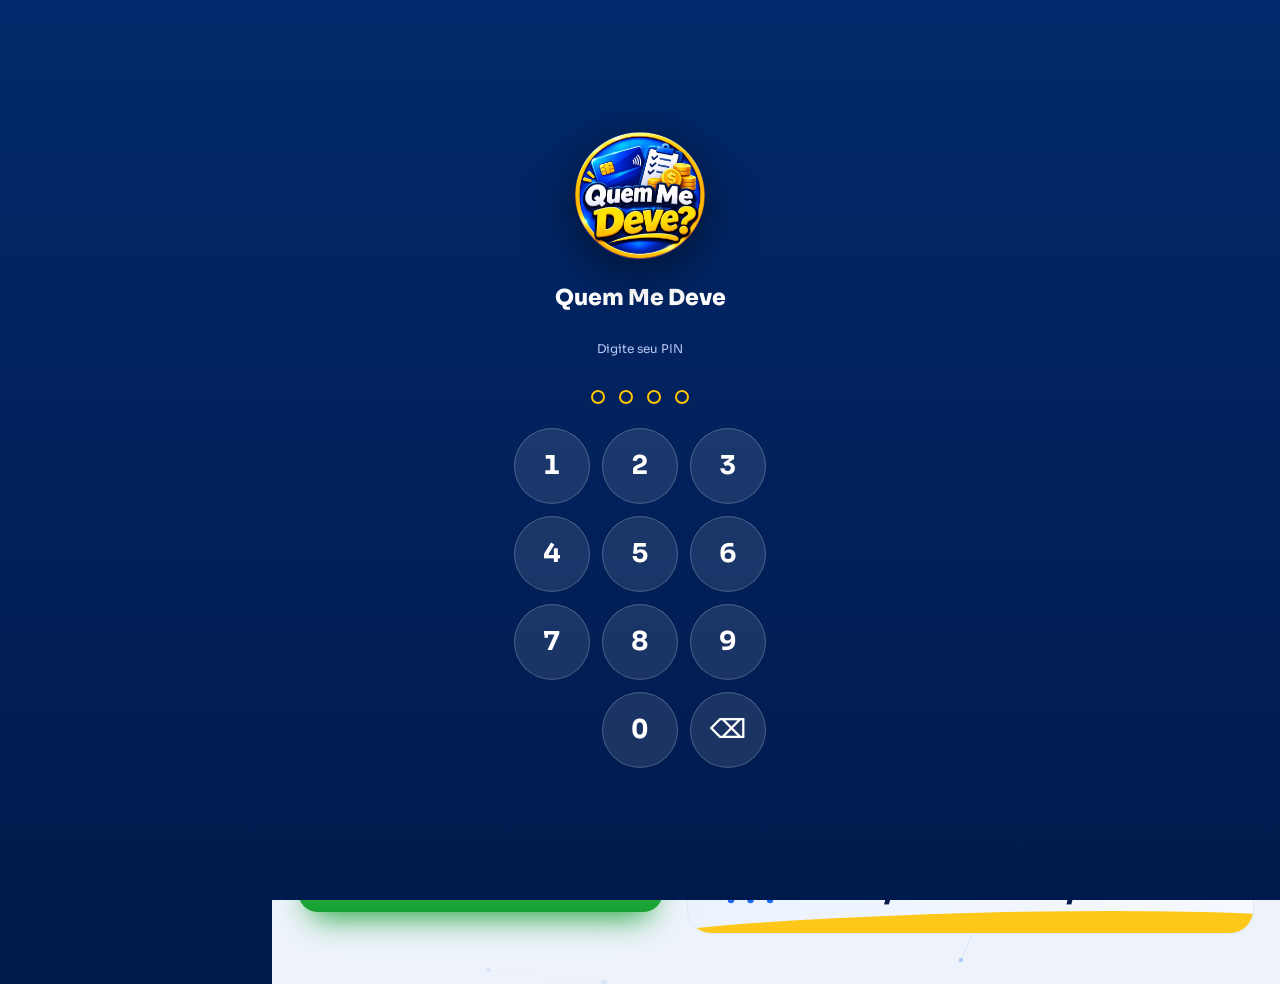
==== index.html @ 71e8ed75 "Add files via upload" ====
<!DOCTYPE html>
<html lang="pt-BR">
<head>
<meta charset="utf-8">
<meta name="viewport" content="width=device-width, initial-scale=1, viewport-fit=cover">
<title>Quem Me Deve</title>
<meta name="theme-color" content="#02296b">
<link rel="manifest" href="manifest.webmanifest">
<link rel="icon" type="image/png" href="logo.png">
<link rel="apple-touch-icon" href="apple-touch-icon.png">
<meta name="apple-mobile-web-app-title" content="Quem Me Deve">
<meta name="apple-mobile-web-app-capable" content="yes">
<meta name="mobile-web-app-capable" content="yes">
<link rel="preconnect" href="https://fonts.googleapis.com"><link rel="preconnect" href="https://fonts.gstatic.com" crossorigin>
<link href="https://fonts.googleapis.com/css2?family=Sora:wght@400;600;700;800&display=swap" rel="stylesheet">
<link rel="stylesheet" href="style.css?v=16">
</head>
<body>
<div class="app">
<aside class="side">
<canvas id="fx2" aria-hidden="true"></canvas>
<div class="sb-logo"><img src="logo.png" alt="Quem Me Deve"></div>
<nav class="nav" aria-label="Menu">
<button class="nv on" data-nv="home"><svg viewBox="0 0 24 24" fill="none" stroke="currentColor" stroke-width="2" stroke-linecap="round" stroke-linejoin="round" aria-hidden="true"><path d="M3 11l9-8 9 8v9a1 1 0 0 1-1 1h-5v-6H9v6H4a1 1 0 0 1-1-1z"/></svg><span>Início</span></button>
<button class="nv" data-nv="nova"><svg viewBox="0 0 24 24" fill="none" stroke="currentColor" stroke-width="2" stroke-linecap="round" stroke-linejoin="round" aria-hidden="true"><circle cx="12" cy="12" r="10"/><path d="M12 8v8M8 12h8"/></svg><span>Nova Dívida</span></button>
<button class="nv" data-nv="minhas"><svg viewBox="0 0 24 24" fill="none" stroke="currentColor" stroke-width="2" stroke-linecap="round" stroke-linejoin="round" aria-hidden="true"><path d="M8 6h13M8 12h13M8 18h13M3 6h.01M3 12h.01M3 18h.01"/></svg><span>Minhas Dívidas</span></button>
<button class="nv" data-nv="rel"><svg viewBox="0 0 24 24" fill="none" stroke="currentColor" stroke-width="2" stroke-linecap="round" stroke-linejoin="round" aria-hidden="true"><path d="M18 20V10M12 20V4M6 20v-6"/></svg><span>Relatórios</span></button>
<button class="nv" id="cfg"><svg viewBox="0 0 24 24" fill="none" stroke="currentColor" stroke-width="2" stroke-linecap="round" stroke-linejoin="round" aria-hidden="true"><circle cx="12" cy="12" r="3"/><path d="M19.4 15a1.7 1.7 0 0 0 .3 1.8l.1.1a2 2 0 1 1-2.8 2.8l-.1-.1a1.7 1.7 0 0 0-1.8-.3 1.7 1.7 0 0 0-1 1.5V21a2 2 0 1 1-4 0v-.1a1.7 1.7 0 0 0-1.1-1.5 1.7 1.7 0 0 0-1.8.3l-.1.1a2 2 0 1 1-2.8-2.8l.1-.1a1.7 1.7 0 0 0 .3-1.8 1.7 1.7 0 0 0-1.5-1H3a2 2 0 1 1 0-4h.1a1.7 1.7 0 0 0 1.5-1.1 1.7 1.7 0 0 0-.3-1.8l-.1-.1a2 2 0 1 1 2.8-2.8l.1.1a1.7 1.7 0 0 0 1.8.3H9a1.7 1.7 0 0 0 1-1.5V3a2 2 0 1 1 4 0v.1a1.7 1.7 0 0 0 1 1.5 1.7 1.7 0 0 0 1.8-.3l.1-.1a2 2 0 1 1 2.8 2.8l-.1.1a1.7 1.7 0 0 0-.3 1.8V9a1.7 1.7 0 0 0 1.5 1H21a2 2 0 1 1 0 4h-.1a1.7 1.7 0 0 0-1.5 1z"/></svg><span>Configurações</span></button>
<button class="nv" id="sair"><svg viewBox="0 0 24 24" fill="none" stroke="currentColor" stroke-width="2" stroke-linecap="round" stroke-linejoin="round" aria-hidden="true"><path d="M9 21H5a2 2 0 0 1-2-2V5a2 2 0 0 1 2-2h4M16 17l5-5-5-5M21 12H9"/></svg><span>Sair</span></button>
</nav>
<div class="sb-art" aria-hidden="true"></div>
</aside>

<div class="mainc">
<header class="topbar">
<span class="tdate"><svg viewBox="0 0 24 24" fill="none" stroke="currentColor" stroke-width="2" stroke-linecap="round" stroke-linejoin="round" aria-hidden="true"><rect x="3" y="5" width="18" height="16" rx="3"/><path d="M8 3v4M16 3v4M3 10h18M8 14h.01M12 14h.01M16 14h.01M8 18h.01M12 18h.01"/></svg><span id="hello"></span></span>
<div class="tact"><button class="tb-i" id="priv" title="Modo privacidade: esconder valores" aria-label="Modo privacidade"></button><button class="tb-i" id="rkb" title="Ranking de pagadores" aria-label="Ranking">🏆</button><button class="tb-i" id="tb" title="Lixeira" aria-label="Lixeira">🗑 <span class="bn" id="bn" hidden>0</span></button><span class="tsep"></span><button class="avatar" id="usr" title="Configurações" aria-label="Configurações"><svg viewBox="0 0 24 24" fill="none" stroke="currentColor" stroke-width="2" stroke-linecap="round" stroke-linejoin="round" aria-hidden="true"><circle cx="12" cy="8" r="4"/><path d="M4 21a8 8 0 0 1 16 0"/></svg></button></div>
</header>

<main class="page">
<canvas id="fx" aria-hidden="true"></canvas>
<section id="v_home">
<div class="banner rise"><img src="banner.webp" alt="Quem Me Deve? Controle suas dívidas de forma simples e eficiente!"></div>

<div class="kpis">
<div class="kpi k1 rise"><span class="ki"><svg viewBox="0 0 24 24" fill="none" stroke="currentColor" stroke-width="2" stroke-linecap="round" stroke-linejoin="round" aria-hidden="true"><path d="M3 7a2 2 0 0 1 2-2h13v4"/><path d="M3 7v11a2 2 0 0 0 2 2h14a1 1 0 0 0 1-1v-3"/><path d="M21 12v4h-5a2 2 0 0 1 0-4z"/></svg></span><div><small>Total Devido</small><b id="tt">R$ 0,00</b><em id="ktn"></em></div></div>
<div class="kpi k2 rise"><span class="ki"><svg viewBox="0 0 24 24" fill="none" stroke="currentColor" stroke-width="2" stroke-linecap="round" stroke-linejoin="round" aria-hidden="true"><path d="M5 12.5l4.5 4.5L19 7.5" stroke-width="3"/></svg></span><div><small>Já Pago</small><b id="tk">R$ 0,00</b><em id="kkn"></em></div></div>
<div class="kpi k3 rise"><span class="ki"><svg viewBox="0 0 24 24" fill="none" stroke="currentColor" stroke-width="2" stroke-linecap="round" stroke-linejoin="round" aria-hidden="true"><circle cx="12" cy="12" r="9"/><path d="M12 7v5l3 2"/></svg></span><div><small>Ainda Deve</small><b id="tp">R$ 0,00</b><em id="kpn"></em></div></div>
<div class="kpi k4 rise"><span class="ki"><svg viewBox="0 0 24 24" fill="none" stroke="currentColor" stroke-width="2" stroke-linecap="round" stroke-linejoin="round" aria-hidden="true"><rect x="3" y="5" width="18" height="16" rx="3"/><path d="M8 3v4M16 3v4M3 10h18M8 14h.01M12 14h.01M16 14h.01M8 18h.01M12 18h.01"/></svg></span><div><small>Parcelas Pendentes</small><b id="kpp">0</b><em>em aberto</em></div></div>
</div>

<section class="panel rise" id="minhas">
<div class="ph"><h2><svg viewBox="0 0 24 24" fill="none" stroke="currentColor" stroke-width="2" stroke-linecap="round" stroke-linejoin="round" aria-hidden="true"><path d="M8 6h13M8 12h13M8 18h13M3 6h.01M3 12h.01M3 18h.01"/></svg> Minhas Dívidas <span class="s" id="cnt"></span></h2>
<label class="search"><svg viewBox="0 0 24 24" fill="none" stroke="currentColor" stroke-width="2" stroke-linecap="round" stroke-linejoin="round" aria-hidden="true"><circle cx="11" cy="11" r="7"/><path d="M20 20l-3.5-3.5"/></svg><input id="q" type="search" placeholder="Buscar por nome..." aria-label="Buscar"></label></div>
<div class="pf"><select id="fm" aria-label="Mês"></select><select id="fp" aria-label="Pessoa"></select><select id="fs" aria-label="Situação"><option value="">Todas</option><option value="0">Pendentes</option><option value="1">Pagas</option></select>
<div class="pfb"><button class="sec" id="expb">⇣ Abrir tudo</button><button class="sec" id="vw">☰ Cards</button><button class="sec" id="selb">☑ Selecionar</button></div></div>
<div id="list"></div>
</section>

<div class="acts">
<button class="go" id="rg"><span class="gi">+</span> Adicionar Nova Dívida</button>
<div class="mot"><svg viewBox="0 0 24 24" fill="none" stroke="currentColor" stroke-width="2" stroke-linecap="round" stroke-linejoin="round" aria-hidden="true"><path d="M4 20V13M10 20V9M16 20V12"/><path d="M3 9l6-5 4 3 7-5M15 2h5v5" stroke-width="2.4"/></svg><p>Organização hoje,<br>tranquilidade sempre!</p></div>
</div>
</section>

<section id="v_rep" hidden>
<div class="rph"><h2>Relatórios</h2><button class="sec" id="rkb2">🏆 Ranking de pagadores</button></div>
<section class="dash rise">
<div class="dn e" id="dn"><i><span id="pct">0%</span></i></div>
<div class="panels">
<div class="bars"><h3>Pendente por pessoa</h3><div id="bp"></div></div>
<div class="bars"><h3>Pendente por origem</h3><div id="bo"></div></div>
<div class="bars"><h3>Por mês</h3><div id="bm"></div></div>
</div>
<div class="lg"><u style="background:var(--ok)"></u>pago <u style="background:var(--pe);margin-left:12px"></u>pendente · o círculo mostra a % paga</div>
</section>
<section class="rec rise">
<div class="sh"><h2>Recebimentos por mês</h2><span class="s" id="rtot"></span></div>
<div class="cols" id="rc"></div>
<p class="s" style="margin:12px 0 0">Conta o valor pelo mês em que a dívida foi marcada como paga. Segue o filtro de pessoa. Pagamentos parciais ainda não entram.</p>
</section>
</section>

<span hidden><b id="h_p"></b><b id="h_n"></b><b id="h_k"></b></span>
</main>
</div>
</div>


<dialog id="ed"><form class="fg" id="ef">
<h2 class="full">Editar dívida</h2>
<div class="full"><label for="e_desc">Descrição</label><input id="e_desc" required></div>
<div><label for="e_who">Nome</label><input id="e_who" list="ppl" required></div>
<div><label for="e_cat">Origem</label><input id="e_cat" list="cats"></div>
<div><label for="e_val">Valor total (R$)</label><input id="e_val" type="number" step="0.01" required></div>
<div><label for="e_got">Já pagou (R$)</label><input id="e_got" type="number" step="0.01" min="0"></div>
<div class="full"><label for="e_mon">Data da dívida</label><input id="e_mon" type="date" required></div>
<div class="full"><label for="e_note">Observação</label><input id="e_note"></div>
<label class="full ck" id="e_allw" hidden><input type="checkbox" id="e_all" checked> Aplicar nome, pessoa e origem às <b id="e_n"></b> parcelas</label>
<div class="full" id="e_h"></div>
<button class="sec" type="button" data-close="ed">Cancelar</button><button class="add" type="submit">Salvar</button>
</form></dialog>

<dialog id="pd"><form class="fg" id="pf">
<h2 class="full">⚙ Dados da pessoa</h2>
<div class="full psum" id="p_sum"></div>
<p class="s full" id="p_hint">Mudar o total ajusta o valor das dívidas pendentes, na mesma proporção. O que já foi pago não muda.</p>
<div class="full pr"><span id="p_av"></span><div><button class="sec" type="button" id="p_pick">Escolher foto</button> <button class="sec" type="button" id="p_rm">Remover</button></div><input id="p_file" type="file" accept="image/*" hidden></div>
<div class="full"><label for="p_name">Nome</label><input id="p_name" required></div>
<div class="full"><label for="p_phone">WhatsApp (com DDD)</label><input id="p_phone" type="tel" inputmode="tel" placeholder="Ex.: 85 99999-9999"></div>
<div class="full ktools"><button class="sec" type="button" id="p_n">＋ Nova dívida</button><button class="sec" type="button" id="p_w">💬 Cobrar</button><button class="sec" type="button" id="p_x">📄 Extrato</button><button class="sec" type="button" id="p_r">🧾 Recibo</button><button class="sec" type="button" id="p_q">✔ Quitar tudo</button></div>
<button class="sec" type="button" data-close="pd">Cancelar</button><button class="add" type="submit">Salvar</button>
</form></dialog>

<dialog id="kd"><form class="fg" id="kf">
<h2 class="full">Parcelas</h2>
<p class="s full" id="k_t"></p>
<div class="full" id="k_l"></div>
<div class="full ktools"><button class="sec" type="button" id="k_n">＋ Outra dívida</button><button class="sec" type="button" id="k_w">💬 Cobrar</button><button class="sec" type="button" id="k_x">📄 Extrato</button><button class="sec" type="button" id="k_rc">🧾 Recibo</button><button class="sec" type="button" id="k_g">⚙ Dívida</button><button class="sec" type="button" id="k_p">👤 Pessoa</button></div>
<button class="sec full" type="button" id="k_all">Marcar todas como pagas</button>
<button class="sec" type="button" data-close="kd">Cancelar</button><button class="add" type="submit">Salvar</button>
</form></dialog>

<dialog id="xd"><div id="x_b"></div>
<div class="fg" style="margin-top:12px">
<button class="add" id="x_w">Enviar no WhatsApp</button><button class="sec" id="x_i">Imagem</button>
<button class="sec" id="x_c">Copiar texto</button><button class="sec" data-close="xd">Fechar</button>
</div></dialog>

<dialog id="vd"><img id="v_img" alt="Comprovante" style="width:100%;border-radius:14px;max-height:65vh;object-fit:contain;background:var(--bg)">
<div class="fg" style="margin-top:12px"><button class="sec" id="v_dl">Baixar</button><button class="sec" id="v_re">Trocar foto</button><button class="sec" id="v_rm">Remover</button><button class="add" data-close="vd">Fechar</button></div></dialog>
<input id="pfile" type="file" accept="image/*" hidden>

<dialog id="td"><h2>🗑 Lixeira</h2><p class="s">Itens apagados ficam aqui por 30 dias e podem ser restaurados.</p>
<div id="t_l"></div>
<div class="fg" style="margin-top:12px"><button class="sec" id="t_e">Esvaziar lixeira</button><button class="add" data-close="td">Fechar</button></div></dialog>

<button class="fab" id="fab" aria-label="Nova dívida">+</button>

<dialog id="rd"><form id="f">
<h2 class="full">Registrar dívidas</h2>
<div class="full pr"><span id="r_av"></span><div><button class="sec" type="button" id="r_pick">Foto da pessoa</button></div><input id="r_file" type="file" accept="image/*" hidden></div>
<div><label for="who">Nome</label><input id="who" list="ppl" required placeholder="Ex.: Maria" autocomplete="off"><datalist id="ppl"></datalist></div>
<div><label for="r_phone">WhatsApp (com DDD)</label><input id="r_phone" type="tel" inputmode="tel" placeholder="Ex.: 85 99999-9999"></div>
<p class="s full" id="r_hint"></p>
<div><label for="r_day">Dia fixo de vencimento</label><input id="r_day" type="number" min="1" max="31" value="10"></div>
<p class="s" style="align-self:end;margin:0 0 12px">Todo mês nesse dia. Dá para mudar a data de cada dívida.</p>
<div class="full" id="r_debts"></div>
<button class="sec full" type="button" id="r_add">＋ Adicionar outra dívida</button>
<datalist id="cats"></datalist>
<button class="sec" type="button" data-close="rd">Cancelar</button><button class="add" type="submit" id="r_go">Registrar</button>
</form></dialog>

<dialog id="cd"><div class="cs">
<h2>⚙ Configurações</h2>
<div class="cg"><h3>Som e aparência</h3>
<div class="cr"><span>Sons do site</span><button class="sec" id="snd">Ligado</button></div>
<div class="cr"><span>Modo privacidade (esconder valores)</span><button class="sec" id="privb">Desativado</button></div>
<div class="cr"><span>Efeitos e partículas</span><button class="sec" id="fxb">Ligado</button></div>
<div class="cr"><span>Tema</span><select id="th"><option value="">Claro</option><option value="dark">Escuro</option></select></div></div>
<div class="cg"><h3>Dívidas</h3>
<div class="cr"><span>Dia padrão de vencimento</span><input id="cfg_day" type="number" min="1" max="31" style="width:90px;height:40px"></div>
<p class="s">As novas dívidas vencem nesse dia, todo mês. Você pode mudar a data de cada dívida ao registrar.</p></div>
<div class="cg"><h3>Segurança</h3>
<div class="cr"><span>Pedir PIN ao abrir</span><button class="sec" id="pin_t">Ativado</button></div>
<div class="cr"><span>Alterar PIN</span><button class="sec" id="pin_c">Alterar</button></div>
<div class="cr"><span>Bloquear agora</span><button class="sec" id="pin_l">Bloquear</button></div>
<p class="s">O PIN inicial é 1234. Ele protege a tela, mas não criptografa os dados guardados no aparelho.</p></div>
<div class="cg"><h3>Aplicativo no celular</h3>
<div class="cr"><span>Instalar na tela inicial</span><button class="add" id="inst">Instalar aplicativo</button></div>
<p class="s" id="i_hint"></p></div>
<div class="cg"><h3>Dados e backup</h3>
<div class="bk2"><button class="sec" id="bc">Copiar backup (.js)</button><button class="sec" id="bd">Baixar backup</button><button class="sec" id="br">Restaurar backup</button><button class="sec" id="cv">Exportar CSV (Excel)</button><button class="sec" id="imb">Importar planilha (CSV)</button><input id="bf" type="file" accept=".js,.txt,.json" hidden></div>
<p class="s" id="bs">O backup é um arquivo JavaScript com dívidas, telefones e fotos. Cole o texto copiado em um arquivo chamado dividas-backup.js (ou baixe o arquivo).</p>
<p class="s" id="mode"></p></div>
<button class="add" data-close="cd">Fechar</button>
</div></dialog>

<dialog id="rk"><h2>🏆 Ranking de pagadores</h2>
<p class="s">Tempo médio entre a data da dívida e o pagamento. Menos dias é melhor. Dívidas registradas já como pagas contam 0 dia.</p>
<div id="rk_l"></div>
<button class="add" style="margin-top:14px;width:100%" data-close="rk">Fechar</button></dialog>

<dialog id="im"><h2>Importar planilha</h2>
<p class="s">Cole as linhas ou escolha um arquivo CSV. Colunas: Descrição, Nome, Valor, Data, Origem, Situação, Observação. A primeira linha pode ser o cabeçalho.</p>
<textarea id="i_txt" rows="7" placeholder="Descrição;Nome;Valor;Data;Origem;Situação;Observação"></textarea>
<div id="i_pv" class="s" style="margin-bottom:12px"></div>
<div class="fg"><button class="sec" id="i_file">Escolher arquivo</button><button class="sec" id="i_tpl">Baixar modelo</button><button class="sec" data-close="im">Cancelar</button><button class="add" id="i_go">Importar</button></div>
<input id="i_f" type="file" accept=".csv,.txt" hidden></dialog>

<dialog id="sd"><form class="fg" id="sf"><h2 class="full">Mover data</h2><p class="s full" id="s_t"></p>
<div class="full"><label for="s_d">Nova data</label><input id="s_d" type="date" required></div>
<button class="sec" type="button" data-close="sd">Cancelar</button><button class="add" type="submit">Mover</button></form></dialog>

<div id="selbar" hidden><span id="sel_n">0 selecionadas</span><button class="sec" id="s_all">Todas</button><button class="add" id="s_pay">Pagar</button><button class="sec" id="s_date">Mover data</button><button class="sec" id="s_del">Apagar</button><button class="sec" id="s_x" aria-label="Sair">✕</button></div>

<div id="lock"><div class="lk"><div class="logo"><img src="logo.png" alt=""></div><h2>Quem Me Deve</h2><p class="s" id="lk_m">Digite seu PIN</p><div class="dots" id="lk_d"></div><div class="pad" id="lk_p"></div></div></div>

<dialog id="recd"><div id="rc_b"></div>
<div class="fg rc-act">
<button class="add" id="rc_w">Enviar no WhatsApp</button><button class="sec" id="rc_i">Imagem</button>
<button class="sec" id="rc_c">Copiar texto</button><button class="sec" id="rc_p">Imprimir / PDF</button>
<button class="sec full" data-close="recd">Fechar</button></div></dialog>

<dialog id="dg"><form class="fg" id="dgf"><h2 class="full">⚙ Editar dívida</h2><p class="s full" id="dg_t"></p>
<div class="full"><label for="dg_n">Nome da dívida</label><input id="dg_n" required placeholder="Ex.: Celular"></div>
<div><label for="dg_w">Nome da pessoa</label><input id="dg_w" list="ppl" required></div>
<div><label for="dg_c">Origem</label><input id="dg_c" list="cats" placeholder="Ex.: Nubank"></div>
<button class="sec full" type="button" id="dg_x">🗑 Apagar dívida inteira</button>
<button class="sec" type="button" data-close="dg">Cancelar</button><button class="add" type="submit">Salvar</button></form></dialog>

<div id="toast" role="status"><span id="tm"></span><button id="tu">Desfazer</button><button id="t2" hidden></button></div>
<canvas id="fxc" aria-hidden="true"></canvas>
<script src="script.js?v=16"></script>
<script src="efeitos.js?v=16"></script>
</body>
</html>
---- style.css ----
/* ==========================================================
   Quem Me Deve · painel azul e dourado
   01 Tokens · 02 Base · 03 Botões e campos · 04 Estrutura (menu e topo)
   05 Início (banner, resumo, ações) · 06 Minhas Dívidas (painel e tabela)
   07 Cards por pessoa · 08 Relatórios · 09 Janelas · 10 Avisos e PIN
   11 Efeitos · 12 Privacidade · 13 Responsivo e impressão
   ========================================================== */

/* 01 · Tokens */
@property --p{syntax:"<number>";inherits:false;initial-value:0}
:root{
  color-scheme:light;
  --font:"Sora","Plus Jakarta Sans","Segoe UI Variable Text","Segoe UI",system-ui,-apple-system,Roboto,sans-serif;
  --bg:#eef3fb;--card:#ffffff;--tx:#0c1c4a;--mu:#5f6f99;--bd:#dfe7f5;
  --pr:#1a6cf5;--pr2:#0ea5e9;--gold:#ffc400;--on:#fff;--navy:#0c1c4a;
  --ok:#15923c;--okb:#e2f6e8;--pe:#d92d2d;--peb:#fde4e4;--rd:#d92d2d;--wa:#15923c;
  --nav1:#02296b;--nav2:#011a4d;
  --shadow:0 10px 28px -16px rgba(8,40,120,.45);
  --r:22px;--ease:cubic-bezier(.2,.8,.2,1);
  box-sizing:border-box;padding-top:env(safe-area-inset-top,0px);padding-bottom:env(safe-area-inset-bottom,0px);
}
:root[data-theme="dark"]{
  color-scheme:dark;
  --bg:#07122f;--card:#0e1d4d;--tx:#eaf0ff;--mu:#8ea3d8;--bd:#1e3470;
  --pr:#4d90ff;--pr2:#38bdf8;--on:#fff;--navy:#eaf0ff;
  --ok:#4ade80;--okb:rgba(74,222,128,.14);--pe:#ff7b7b;--peb:rgba(255,123,123,.15);--rd:#ff8a80;--wa:#4ade80;
  --shadow:0 10px 28px -16px rgba(0,0,0,.8)}

/* 02 · Base */
*{box-sizing:border-box}
[hidden]{display:none!important}
html{scroll-padding-top:env(safe-area-inset-top,0px);-webkit-text-size-adjust:100%}
body{margin:0;background:var(--nav2);color:var(--tx);font-family:var(--font);line-height:1.45;font-variant-numeric:tabular-nums}
h1,h2,h3{margin:0}
::selection{background:color-mix(in srgb,var(--pr) 30%,transparent)}
::-webkit-scrollbar{width:10px;height:10px}::-webkit-scrollbar-thumb{background:var(--bd);border-radius:10px}
.s{font-size:12px;color:var(--mu)}
.full{grid-column:1/-1}
.rise{animation:rise .7s var(--ease) both}
@keyframes rise{from{opacity:0;transform:translateY(18px)}}
@keyframes grow{from{transform:scaleX(0)}}
@keyframes growy{from{transform:scaleY(0)}}
@keyframes pop{from{opacity:0;transform:translateY(14px) scale(.96)}}
@keyframes beat{50%{transform:scale(1.06)}}
@keyframes shake{25%{transform:translateX(-10px)}75%{transform:translateX(10px)}}
@keyframes sheet{from{transform:translateY(100%)}}

/* 03 · Botões e campos */
button{font:inherit;cursor:pointer;border:0;border-radius:12px;padding:10px 16px;color:inherit;transition:transform .18s var(--ease),background .2s,border-color .2s,filter .2s,box-shadow .2s}
button:active{transform:scale(.95)}
button:focus-visible,input:focus-visible,select:focus-visible,textarea:focus-visible{outline:0;box-shadow:0 0 0 3px color-mix(in srgb,var(--pr) 35%,transparent)}
label{display:block;font-size:11px;font-weight:700;letter-spacing:.05em;text-transform:uppercase;color:var(--mu);margin:0 0 5px 3px}
input,select,textarea{width:100%;height:46px;padding:0 14px;border:1.5px solid var(--bd);border-radius:12px;background:var(--bg);color:var(--tx);font:inherit;font-size:16px;transition:border-color .2s,background .2s}
textarea{height:auto;padding:12px;font-size:14px;resize:vertical;margin:10px 0}
input::placeholder{color:color-mix(in srgb,var(--mu) 70%,transparent)}
input:focus,select:focus,textarea:focus{border-color:var(--pr);background:var(--card)}
select option{background:var(--card);color:var(--tx)}
input[type=checkbox]{width:19px;height:19px;accent-color:var(--pr);flex:none}
.add{background:linear-gradient(180deg,#38cf55,#17a232);color:#fff;font-weight:800;box-shadow:0 10px 22px -12px #17a232}
.add:hover{filter:brightness(1.07);transform:translateY(-2px)}
.sec{background:var(--card);border:1.5px solid var(--bd);color:var(--tx);font-weight:600}
.sec:hover{border-color:var(--pr);color:var(--pr)}
.fg{display:grid;grid-template-columns:1fr 1fr;gap:14px}
.pv{align-self:end;font-size:14px;font-weight:700;color:var(--pr);padding-bottom:12px}
svg{width:1.2em;height:1.2em;flex:none}

/* 04 · Estrutura: menu lateral e topo */
.app{display:grid;grid-template-columns:272px 1fr;min-height:100vh}
.side{position:sticky;top:0;height:100vh;display:flex;flex-direction:column;padding:26px 18px 0;background:linear-gradient(180deg,var(--nav1),var(--nav2));overflow:hidden;color:#fff}
.sb-logo{display:grid;place-items:center;margin-bottom:26px}
.sb-logo img{width:150px;height:150px;filter:drop-shadow(0 10px 24px rgba(0,0,0,.45));animation:beat 5s ease-in-out infinite}
.nav{display:flex;flex-direction:column;gap:6px;position:relative;z-index:1}
.nv{display:flex;align-items:center;gap:16px;width:100%;padding:13px 18px;border-radius:14px;background:transparent;color:#e7eeff;font-size:16px;font-weight:600;text-align:left}
.nv svg{width:24px;height:24px}
.nv:hover{background:rgba(255,255,255,.1)}
.nv.on{background:linear-gradient(90deg,#1a6cf5,#2f8bff);color:#fff;box-shadow:0 10px 24px -12px #2f8bff}
.sb-art{position:absolute;left:0;right:0;bottom:0;height:230px;background:url(side-art.png) center bottom/cover no-repeat;-webkit-mask-image:linear-gradient(180deg,transparent,#000 38%);mask-image:linear-gradient(180deg,transparent,#000 38%);pointer-events:none}
.mainc{min-width:0;display:flex;flex-direction:column;background:var(--nav2)}
.topbar{display:flex;justify-content:space-between;align-items:center;gap:12px;padding:14px 30px;background:linear-gradient(90deg,var(--nav1),var(--nav2));color:#fff;position:sticky;top:0;z-index:20}
.tdate{display:flex;align-items:center;gap:12px;font-size:15px;font-weight:600;margin-left:auto}
.tdate svg{width:26px;height:26px}
.tact{display:flex;align-items:center;gap:10px}
.tb-i{background:rgba(255,255,255,.12);color:#fff;border-radius:50%;width:40px;height:40px;padding:0;font-size:16px;display:grid;place-items:center;position:relative}
.tb-i:hover{background:rgba(255,255,255,.22)}
.tsep{width:1.5px;height:34px;background:rgba(255,255,255,.35);margin:0 6px}
.avatar{width:46px;height:46px;padding:0;border-radius:50%;background:transparent;color:#fff;display:grid;place-items:center}
.avatar svg{width:36px;height:36px}
.bn{display:inline-block;background:#ef4444;color:#fff;border-radius:99px;font-size:10px;font-weight:800;padding:1px 6px;position:absolute;top:-4px;right:-6px}
.page{flex:1;background:var(--bg);border-top-left-radius:30px;padding:22px 26px 50px;min-width:0;transition:background .3s}

/* 05 · Início: banner, resumo e ações */
.banner img{display:block;width:100%;height:auto;border-radius:28px;box-shadow:var(--shadow)}
.kpis{display:grid;grid-template-columns:repeat(4,1fr);gap:16px;margin-top:18px}
.kpi{--kc:var(--pr);display:flex;align-items:center;gap:16px;padding:18px;border-radius:var(--r);border:1.5px solid color-mix(in srgb,var(--kc) 22%,transparent);background:linear-gradient(135deg,color-mix(in srgb,var(--kc) 10%,var(--card)),color-mix(in srgb,var(--kc) 4%,var(--card)));box-shadow:var(--shadow);transition:transform .3s var(--ease)}
.kpi:hover{transform:translateY(-4px)}
.ki{width:58px;height:58px;border-radius:50%;display:grid;place-items:center;flex:none;color:#fff;background:radial-gradient(circle at 30% 25%,color-mix(in srgb,var(--kc) 60%,#fff),var(--kc));box-shadow:0 10px 20px -8px var(--kc)}
.ki svg{width:28px;height:28px}
.kpi small{display:block;font-size:15px;font-weight:700;color:var(--kc)}
.kpi b{display:block;font-size:clamp(22px,2.6vw,31px);font-weight:800;letter-spacing:-.03em;line-height:1.1;color:var(--kc)}
.kpi em{display:block;font-style:normal;font-size:11px;color:var(--mu);margin-top:2px}
.k1{--kc:#1a5fe0}.k2{--kc:var(--ok)}.k3{--kc:var(--pe)}.k4{--kc:#6a3fd8}
.k1 small,.k1 b{color:var(--navy)}
.kpi:nth-child(2){animation-delay:.07s}.kpi:nth-child(3){animation-delay:.14s}.kpi:nth-child(4){animation-delay:.21s}
.acts{display:grid;grid-template-columns:auto 1fr;gap:24px;align-items:center;margin-top:22px}
.go{display:flex;align-items:center;gap:16px;padding:22px 40px 22px 26px;border-radius:20px;background:linear-gradient(180deg,#3bd35a,#16a032);color:#fff;font-size:22px;font-weight:800;box-shadow:0 18px 32px -14px #15a032;animation:rise .8s var(--ease) .3s both}
.go:hover{transform:translateY(-3px);filter:brightness(1.06)}
.gi{font-size:40px;line-height:.8;font-weight:500}
.mot{position:relative;display:flex;align-items:center;gap:22px;padding:20px 30px;border-radius:24px;background:linear-gradient(120deg,color-mix(in srgb,var(--pr) 9%,var(--card)),color-mix(in srgb,var(--pr) 4%,var(--card)));border:1.5px solid var(--bd);overflow:hidden}
.mot svg{width:78px;height:78px;color:var(--pr)}
.mot p{margin:0;font-size:clamp(18px,2.2vw,27px);font-weight:800;font-style:italic;color:var(--navy);line-height:1.2;letter-spacing:-.02em}
.mot::after{content:"";position:absolute;left:0;right:0;bottom:-26px;height:46px;border-radius:50%;background:var(--gold);opacity:.9;transform:scaleX(1.3) rotate(-2deg)}

/* 06 · Minhas Dívidas: painel, filtros e tabela */
.panel{margin-top:20px;border-radius:var(--r);background:var(--card);border:1.5px solid var(--bd);box-shadow:var(--shadow);overflow:hidden;animation-delay:.25s}
.ph{display:flex;justify-content:space-between;align-items:center;gap:16px;flex-wrap:wrap;padding:16px 20px;background:linear-gradient(90deg,#02205f,#033a96);color:#fff}
.ph h2{display:flex;align-items:center;gap:12px;font-size:25px;font-weight:800;letter-spacing:-.03em}
.ph h2 svg{width:28px;height:28px}
.ph .s{color:rgba(255,255,255,.7);font-weight:500;font-size:13px;letter-spacing:0}
.search{position:relative;display:block;margin:0;width:min(360px,100%);text-transform:none}
.search svg{position:absolute;left:14px;top:50%;transform:translateY(-50%);width:20px;height:20px;color:var(--pr)}
.search input{height:46px;padding-left:44px;border-radius:99px;border:0;background:#fff;color:#0c1c4a;font-size:15px}
.pf{display:flex;gap:10px;align-items:center;flex-wrap:wrap;padding:12px 20px;background:color-mix(in srgb,var(--pr) 7%,var(--card));border-bottom:1.5px solid var(--bd)}
.pf select{width:auto;min-width:130px;height:40px;font-size:14px}
.pfb{display:flex;gap:8px;flex-wrap:wrap;margin-left:auto}
.pfb button{padding:9px 14px;font-size:13px}
#list:has(.tw){padding:0}
#list:not(:has(.tw)){padding:18px;display:grid;grid-template-columns:1fr;gap:20px;align-items:start}
.tw{overflow-x:auto}
.tw table{width:100%;min-width:1040px;border-collapse:collapse;font-size:15px}
.tw th{background:color-mix(in srgb,var(--pr) 9%,var(--card));color:var(--navy);font-size:15px;font-weight:700;padding:15px 12px;text-align:center;white-space:nowrap}
.tw td{padding:14px 12px;text-align:center;border-bottom:1.5px solid var(--bd);vertical-align:middle}
.tw td.n,.tw th:first-child{text-align:left;padding-left:20px}
.tw td.n{font-weight:800;white-space:nowrap}
.tw td.v,.tw td.r{font-weight:700;white-space:nowrap}
.tw td.r{color:var(--pe)}.tw td.r.z{color:var(--ok)}
.tw td.num{white-space:nowrap}
.tw td small{display:block;font-size:11px;font-weight:500;color:var(--mu)}
.tw tr.gr{cursor:pointer;animation:rise .5s var(--ease) both}
.tw tr.gr:hover td{background:color-mix(in srgb,var(--pr) 6%,transparent)}
.tw tfoot td{font-weight:800;border-bottom:0;background:color-mix(in srgb,var(--pr) 7%,var(--card))}
.st{display:inline-block;padding:5px 16px;border-radius:99px;font-size:13px;font-weight:800}
.st-pe{background:var(--peb);color:var(--pe)}
.st-ok{background:var(--okb);color:var(--ok)}
.st-late{background:var(--pe);color:#fff}
.q{display:inline-block;background:var(--okb);color:var(--ok);border-radius:99px;padding:3px 11px;font-size:12px;font-weight:800}
.ac{white-space:nowrap}
.ab{width:38px;height:36px;padding:0;border-radius:9px;color:#fff;display:inline-grid;place-items:center;margin:0 3px}
.ab svg{width:18px;height:18px}
.ab-e{background:linear-gradient(180deg,#2f8bff,#1a63e6)}
.ab-d{background:linear-gradient(180deg,#f25555,#d92d2d)}
.ab-g{background:linear-gradient(180deg,#5f78b8,#3f5594)}
.ab-w{background:linear-gradient(180deg,#34c759,#16a34a)}
.tw td.n .av{width:30px;height:30px;font-size:12px;display:inline-grid;vertical-align:middle;margin-right:10px}
.ab:hover{filter:brightness(1.1);transform:translateY(-2px)}
.empty{grid-column:1/-1;text-align:center;color:var(--mu);padding:48px 16px}
.empty::before{content:"🧾";display:block;font-size:44px;margin-bottom:8px}

/* 07 · Cards por pessoa (visão em cards) */
.group{background:var(--card);border:1.5px solid var(--bd);border-radius:var(--r);padding:18px;box-shadow:var(--shadow)}
.gh{display:flex;align-items:center;gap:12px;flex-wrap:wrap}
.av{width:48px;height:48px;border-radius:50%;object-fit:cover;flex:none;display:grid;place-items:center;font-weight:800;font-size:19px;color:#fff;background:linear-gradient(135deg,hsl(var(--h,220) 70% 52%),hsl(calc(var(--h,220) + 40) 70% 42%))}
.gn{background:none;padding:0;font-size:19px;font-weight:800;letter-spacing:-.02em;color:var(--tx);text-align:left;border-radius:8px}
.gn:hover{color:var(--pr)}
.gp{margin-left:auto;background:var(--peb);color:var(--pe);border-radius:99px;padding:5px 13px;font-size:12px;font-weight:800}
.gear{width:36px;height:36px;padding:0;border-radius:50%;background:var(--card);border:1.5px solid var(--bd);color:var(--mu);font-size:17px;display:grid;place-items:center;flex:none}
.gear:hover{color:var(--pr);border-color:var(--pr);transform:rotate(80deg)}
.ga{display:flex;flex-wrap:wrap;gap:7px;flex-basis:100%}
.ga button{padding:7px 14px;font-size:13px;font-weight:600;background:var(--card);border:1.5px solid var(--bd)}
.ga button:hover{border-color:var(--pr);color:var(--pr)}
.ga .wa{background:var(--okb);border-color:transparent;color:var(--wa)}
.pb{height:6px;border-radius:6px;background:var(--bd);overflow:hidden}
.pb i{display:block;height:100%;background:linear-gradient(90deg,var(--ok),#4ade80);border-radius:6px;transform-origin:left;animation:grow 1s var(--ease) both}
.gpb{margin:16px 0 6px}
.tgl{background:none;border:0;padding:0;color:inherit;border-radius:12px}
.chev{display:inline-block;font-size:14px;color:var(--mu);transition:transform .25s var(--ease)}
.pt{width:34px;height:34px;border-radius:50%;border:1.5px solid var(--bd);display:grid;place-items:center;flex:none}
.debt{margin-top:14px;border:1.5px solid var(--bd);border-radius:18px;padding:6px 8px 10px;background:color-mix(in srgb,var(--pr) 3%,var(--card))}
.debt.one{padding-top:2px;padding-bottom:6px}
.dh{display:flex;align-items:center;justify-content:space-between;gap:10px;flex-wrap:wrap;padding:12px 10px 2px}
.dt.tgl{display:flex;align-items:center;gap:10px;flex:1;min-width:0;text-align:left}
.dt b{display:block;font-size:17px;font-weight:800;letter-spacing:-.02em}
.dt .s{display:block;margin-top:1px}
.dt.tgl:hover b{color:var(--pr)}
.dbtn{display:flex;gap:6px;flex-wrap:wrap;align-items:center}
.dh .gear{width:34px;height:34px;font-size:16px}
.debt>.pb{margin:10px 10px 8px;height:5px}
.debt:not(.open) .dt .chev,.group.shut .pt .chev{transform:rotate(-90deg)}
.debt:not(.one):not(.open) .it{display:none}
.group.shut .debt,.group.shut .gpb{display:none}
.debt.open .it{animation:rise .35s var(--ease) both}
.it{position:relative;display:flex;flex-wrap:wrap;align-items:center;gap:8px;margin-top:6px;padding:12px 10px 12px 26px;border:1.5px solid transparent;border-radius:14px;background:var(--card);transition:transform .25s var(--ease),border-color .25s,opacity .3s}
.it::before{content:"";position:absolute;left:11px;top:50%;width:8px;height:8px;margin-top:-4px;border-radius:50%;background:var(--pe)}
.it.paid::before{background:var(--ok)}
.it:hover{transform:translateX(4px);border-color:var(--bd)}
.it.in{animation:rise .6s var(--ease) both}
.it.paid .d,.it.paid .v{opacity:.55}
.it.sel{border-color:var(--pr);background:color-mix(in srgb,var(--pr) 9%,var(--card))}
.it .m{flex:1;min-width:150px}
.it .d{font-weight:700;overflow-wrap:anywhere}
.it .m .pb{margin-top:8px;height:4px}
.it .v{font-weight:800;white-space:nowrap;text-align:right;min-width:104px}
.it .v small{display:block;font-size:11px;font-weight:600;color:var(--pe)}
.sk{width:20px;height:20px;margin:0 2px 0 -8px;cursor:pointer}
.c{display:inline-block;border:1.5px solid var(--bd);border-radius:99px;padding:0 9px;font-size:10px;font-weight:800;letter-spacing:.04em;margin-right:6px;color:var(--pr)}
.tg{padding:6px 14px;font-size:11px;font-weight:800;letter-spacing:.04em;text-transform:uppercase;border-radius:99px}
.tg.p{background:var(--peb);color:var(--pe)}
.tg.o{background:var(--okb);color:var(--ok)}
.pcs{padding:5px 12px;font-size:11px;font-weight:700;background:var(--card);border:1.5px solid var(--bd);color:var(--pr);border-radius:99px}
.pcs:hover{border-color:var(--pr)}
.x{background:none;color:var(--mu);padding:6px 9px;font-size:16px;border-radius:10px}
.x:hover{background:var(--bg);color:var(--pr)}

/* 08 · Relatórios */
.rph,.sh{display:flex;justify-content:space-between;align-items:center;gap:12px;margin:0 0 16px;flex-wrap:wrap}
.rph h2,.sh h2{font-size:26px;font-weight:800;letter-spacing:-.03em}
.dash,.rec{background:var(--card);border:1.5px solid var(--bd);border-radius:var(--r);box-shadow:var(--shadow);padding:24px;margin-bottom:18px}
.dash{display:grid;grid-template-columns:170px 1fr;gap:30px;align-items:center}
.dn{--p:0;width:160px;height:160px;border-radius:50%;display:grid;place-items:center;background:conic-gradient(var(--ok) calc(var(--p)*1%),var(--pe) 0);transition:--p 1.1s var(--ease)}
.dn.e{background:var(--bd)}
.dn i{width:120px;height:120px;border-radius:50%;background:var(--card);display:grid;place-items:center;font-style:normal;font-weight:800;font-size:30px;letter-spacing:-.04em}
.dn small{display:block;font-size:10px;font-weight:700;letter-spacing:.1em;text-transform:uppercase;color:var(--mu);text-align:center}
.panels{display:grid;grid-template-columns:repeat(auto-fit,minmax(210px,1fr));gap:26px}
.bars h3{font-size:11px;font-weight:800;letter-spacing:.12em;text-transform:uppercase;color:var(--mu);margin-bottom:14px}
.br{display:grid;grid-template-columns:64px 1fr 78px;gap:10px;align-items:center;font-size:12px;margin-bottom:10px}
.br .t{height:10px;background:var(--bd);border-radius:10px;overflow:hidden;display:flex}
.br .t b{display:block;height:100%;transform-origin:left;animation:grow 1s var(--ease) both}
.br .a{background:linear-gradient(90deg,var(--ok),#4ade80)}
.br .b{background:linear-gradient(90deg,var(--pe),#ff9a7a)}
.br span:last-child{text-align:right;font-weight:700}
.br span:first-child{overflow:hidden;text-overflow:ellipsis;white-space:nowrap;color:var(--mu)}
.lg{grid-column:1/-1;font-size:12px;color:var(--mu);border-top:1.5px dashed var(--bd);padding-top:14px}
.lg u{text-decoration:none;display:inline-block;width:9px;height:9px;border-radius:50%;margin-right:5px}
.rec .sh{margin-bottom:14px}.rec .sh h2{font-size:18px}
.cols{display:flex;gap:9px;height:210px;overflow-x:auto}
.col{flex:1;min-width:46px;display:grid;grid-template-rows:auto 1fr auto;gap:8px;text-align:center}
.cv{font-size:10px;font-weight:800;color:var(--mu);min-height:15px;white-space:nowrap}
.cb{display:flex;align-items:flex-end;background:var(--bd);border-radius:12px;overflow:hidden}
.cb i{display:block;width:100%;border-radius:12px;background:linear-gradient(180deg,#ffd21f,#f59e0b);transform-origin:bottom;animation:growy 1s var(--ease) both}
.cm{font-size:10px;font-weight:700;color:var(--mu)}
.col.now .cm{color:var(--pr)}.col.now .cv{color:var(--tx)}
.rk-row{display:flex;align-items:center;gap:12px;padding:12px 0;border-bottom:1.5px dashed var(--bd)}
.rk-pos{width:30px;text-align:center;font-size:20px;font-weight:800;flex:none}
.rk-row .av{width:42px;height:42px;font-size:16px}
.rk-row .mm{flex:1;min-width:0}.rk-row .mm b{display:block}
.rk-b{font-size:11px;font-weight:800;padding:4px 10px;border-radius:99px;white-space:nowrap}
.rk-b.g{background:var(--okb);color:var(--ok)}.rk-b.m{background:#fff3d6;color:#a86400}.rk-b.r{background:var(--peb);color:var(--pe)}.rk-b.n{background:var(--bd);color:var(--mu)}

/* 09 · Janelas */
dialog{border:0;border-radius:26px;padding:24px;width:min(500px,94vw);max-height:92vh;overflow:auto;background:var(--card);color:var(--tx);box-shadow:0 40px 90px -20px rgba(0,10,50,.6)}
dialog[open]{animation:pop .32s var(--ease)}
dialog::backdrop{background:rgba(2,16,60,.6);backdrop-filter:blur(5px)}
dialog h2{font-size:22px;font-weight:800;letter-spacing:-.03em}
dialog #f{display:grid;grid-template-columns:1fr 1fr;gap:14px}
.pr{display:flex;align-items:center;gap:14px}
.pr .av{width:70px;height:70px;font-size:26px}
.psum{display:grid;grid-template-columns:1fr 1fr;gap:10px}
.psum div{background:var(--bg);border:1.5px solid var(--bd);border-radius:18px;padding:12px 14px}
.psum small{display:block;font-size:10px;font-weight:800;letter-spacing:.1em;text-transform:uppercase;color:var(--mu)}
.psum b{font-size:18px;font-weight:800}
.psum .t{grid-column:1/-1;background:linear-gradient(120deg,#0a3bc2,#1d8bff);border:0;color:#fff}
.psum .t small{color:rgba(255,255,255,.8)}
.psum .t input{background:rgba(255,255,255,.18);border:1.5px solid rgba(255,255,255,.4);color:#fff;font-size:28px;font-weight:800;height:58px;margin-top:6px}
.psum .t input:focus{background:rgba(255,255,255,.28);border-color:#fff}
.ck{display:flex;gap:10px;align-items:center;font-size:13px;font-weight:500;letter-spacing:0;text-transform:none;color:var(--tx);margin:0}
.pl{display:flex;gap:4px;align-items:center;padding:6px 8px 6px 14px;border:1.5px solid var(--bd);border-radius:16px;margin:0 0 8px;font-size:14px}
.pl:hover{border-color:var(--pr)}
.plc{display:flex;gap:12px;align-items:center;flex:1;min-width:0;margin:0;padding:6px 0;font-size:14px;font-weight:500;letter-spacing:0;text-transform:none;color:var(--tx);cursor:pointer}
.plc span{flex:1}.plc b{white-space:nowrap}
.pl .x{padding:6px 8px;font-size:14px;white-space:nowrap}
.pl .x.on{color:var(--pr);font-weight:700}
.ktools{display:flex;flex-wrap:wrap;gap:8px}
.ktools button{padding:9px 14px;font-size:13px}
.xh{font-size:24px;font-weight:800}
.xs{margin:18px 0 4px;font-size:11px;font-weight:800;letter-spacing:.1em;text-transform:uppercase;color:var(--mu)}
.xr{display:flex;justify-content:space-between;align-items:center;gap:12px;padding:10px 0;border-bottom:1.5px dashed var(--bd);font-size:14px}
.xr b{white-space:nowrap}
.xt{display:flex;justify-content:space-between;gap:10px;margin-top:16px;padding:14px 16px;border-radius:16px;background:var(--bg);font-weight:800}
.xt .ok{color:var(--ok)}.xt .pe{color:var(--pe)}
#x_b{max-height:55vh;overflow:auto}
.tr>span{flex:1;min-width:0}.tr .pcs{flex:none}
.hist summary{cursor:pointer;font-size:13px;font-weight:700;color:var(--pr);padding:6px 0}
.hr{display:flex;gap:12px;justify-content:space-between;font-size:13px;padding:7px 0;border-bottom:1.5px dashed var(--bd)}
.hr>span:first-child{flex:none}
.cs{display:grid;gap:16px}
.cg{border:1.5px solid var(--bd);border-radius:20px;padding:16px;background:var(--bg)}
.cg h3{font-size:11px;font-weight:800;letter-spacing:.12em;text-transform:uppercase;color:var(--mu);margin:0 0 8px}
.cg .s{margin:8px 0 0}
.cr{display:flex;justify-content:space-between;align-items:center;gap:12px;padding:7px 0;font-size:14px;font-weight:600}
.cr select{width:auto;min-width:140px;height:40px}
.cr button{padding:8px 16px;font-size:13px}
.bk2{display:flex;flex-wrap:wrap;gap:8px}.bk2 button{padding:8px 14px;font-size:13px}
dialog#recd{width:min(580px,94vw)}
.rc-h{display:flex;align-items:center;gap:14px;margin-bottom:16px}
.rc-h img{width:68px;height:68px;border-radius:50%;flex:none}
.rc-h h2{font-size:28px;color:var(--pr)}
.rc-cl{display:flex;flex-direction:column;gap:2px;margin-bottom:6px}
.rc-cl b{font-size:22px;font-weight:800}
.rc-debt{border:1.5px dashed var(--bd);border-radius:18px;padding:16px;margin-top:14px}
.rc-dt{display:flex;justify-content:space-between;align-items:baseline;gap:10px;margin-bottom:10px;flex-wrap:wrap}
.rc-dt b{font-size:18px;font-weight:800}
.rc-stats{display:grid;grid-template-columns:repeat(3,1fr);gap:8px;margin:12px 0}
.rc-stats div{background:var(--bg);border-radius:14px;padding:9px 10px;text-align:center}
.rc-stats small{display:block;font-size:10px;font-weight:800;letter-spacing:.08em;text-transform:uppercase;color:var(--mu)}
.rc-stats b{font-size:15px;font-weight:800}
.rc-stats .ok b{color:var(--ok)}.rc-stats .pe b{color:var(--pe)}
.rc-p{display:flex;gap:10px;align-items:center;padding:7px 0;border-bottom:1.5px dashed var(--bd);font-size:14px}
.rc-p>span:first-child{width:62px;font-weight:700;flex:none}
.rc-p>span.s{flex:1}
.rc-p.ok>span:first-child{color:var(--ok)}
.rc-q{margin-top:10px;font-weight:800;color:var(--ok)}
.rc-t{display:grid;grid-template-columns:1fr 1fr;gap:10px;margin-top:16px;padding:16px;border-radius:18px;background:linear-gradient(110deg,#ffd21f,#ffb300);color:#0c1c4a}
.rc-t small{display:block;font-size:10px;font-weight:800;letter-spacing:.1em;text-transform:uppercase;opacity:.75}
.rc-t b{font-size:22px;font-weight:800}
.rc-act{margin-top:16px}

/* 10 · Avisos, seleção e PIN */
#toast{position:fixed;left:50%;bottom:calc(22px + env(safe-area-inset-bottom,0px));transform:translate(-50%,30px);opacity:0;pointer-events:none;background:#031e5a;color:#fff;border-radius:16px;padding:11px 12px 11px 20px;display:flex;gap:10px;align-items:center;flex-wrap:wrap;box-shadow:0 20px 50px -14px rgba(0,10,50,.7);transition:.35s var(--ease);z-index:60;max-width:92vw;font-size:14px}
#toast.on{opacity:1;transform:translate(-50%,0);pointer-events:auto}
#toast button{background:linear-gradient(110deg,#ffd21f,#ffb300);color:#0c1c4a;padding:7px 15px;font-weight:800;font-size:13px;border-radius:99px}
#selbar{position:fixed;left:50%;bottom:calc(20px + env(safe-area-inset-bottom,0px));transform:translateX(-50%);z-index:55;display:flex;align-items:center;gap:8px;flex-wrap:wrap;justify-content:center;padding:10px 12px 10px 18px;border-radius:22px;background:var(--card);border:1.5px solid var(--bd);box-shadow:0 20px 50px -14px rgba(0,10,50,.5);max-width:94vw;animation:pop .35s var(--ease)}
#selbar span{font-weight:800;font-size:14px}
#selbar button{padding:8px 14px;font-size:13px}
.fab{display:none}
#lock{position:fixed;inset:0;z-index:200;display:grid;place-items:center;background:linear-gradient(180deg,var(--nav1),var(--nav2));padding:20px;color:#fff}
.lk{text-align:center;width:min(320px,100%);display:grid;gap:14px;justify-items:center}
.lk .logo img{width:130px;height:130px;filter:drop-shadow(0 10px 24px rgba(0,0,0,.5))}
.lk h2{font-size:22px;font-weight:800}
.lk .s{color:#b8c8f5}
.dots{display:flex;gap:14px;margin:6px 0 10px}
.dots i{width:14px;height:14px;border-radius:50%;border:2px solid #ffc400;transition:background .15s,transform .15s}
.dots i.f{background:#ffc400;transform:scale(1.15)}
.dots.bad{animation:shake .4s}
.pad{display:grid;grid-template-columns:repeat(3,76px);gap:12px}
.pad button{height:76px;border-radius:50%;font-size:26px;font-weight:700;padding:0;background:rgba(255,255,255,.1);border:1.5px solid rgba(255,255,255,.22);color:#fff}
.pad button:hover{background:rgba(255,255,255,.2)}
.pad .nb{visibility:hidden}

/* 11 · Efeitos (partículas, brilho, ondinha) */
.page{position:relative;overflow:clip}
.page>*:not(#fx){position:relative;z-index:1}
#fx{position:sticky;top:0;display:block;width:100%;height:100vh;margin-bottom:-100vh;pointer-events:none;z-index:0}
#fx2{position:absolute;inset:0;width:100%;height:100%;pointer-events:none;z-index:0}
.sb-logo,.nav{position:relative;z-index:1}
#fxc{position:fixed;inset:0;width:100%;height:100%;pointer-events:none;z-index:300}
.fx-off #fx,.fx-off #fx2,.fx-off #fxc{display:none}
.kpi,.mot{position:relative;overflow:hidden;--mx:50%;--my:50%}
.kpi::before,.mot::before{content:"";position:absolute;inset:0;border-radius:inherit;background:radial-gradient(280px circle at var(--mx) var(--my),rgba(255,255,255,.65),transparent 60%);opacity:0;transition:opacity .3s;pointer-events:none}
:root[data-theme="dark"] .kpi::before,:root[data-theme="dark"] .mot::before{background:radial-gradient(280px circle at var(--mx) var(--my),rgba(255,255,255,.14),transparent 60%)}
.kpi:hover::before,.mot:hover::before{opacity:1}
.kpi>*,.mot>*{position:relative;z-index:1}
.go,.add,.nv,.ab,.ga button{position:relative;overflow:hidden}
.rip{position:absolute;border-radius:50%;background:rgba(255,255,255,.5);transform:scale(0);animation:ripple .65s ease-out;pointer-events:none}
@keyframes ripple{to{transform:scale(3.2);opacity:0}}
.banner{position:relative;overflow:hidden;border-radius:28px}
.banner::after{content:"";position:absolute;inset:0;background:linear-gradient(110deg,transparent 38%,rgba(255,255,255,.38) 50%,transparent 62%);transform:translateX(-130%);animation:sweep 8s ease-in-out 2s infinite;pointer-events:none}
@keyframes sweep{0%,55%{transform:translateX(-130%)}100%{transform:translateX(130%)}}
#v_home,#v_rep{animation:viewin .5s var(--ease)}
@keyframes viewin{from{opacity:0;transform:translateY(14px)}}
.topbar{transition:box-shadow .3s}
.topbar.sc{box-shadow:0 14px 30px -14px rgba(0,10,50,.7)}

/* 12 · Modo privacidade (esconde os valores em reais) */
.tb-i svg{width:20px;height:20px}
.tb-i.on{background:#ffc400;color:#0c1c4a}
.priv :is(#tt,#tk,#tp,.tw td.v,.tw td.r,.tw tbody td:nth-child(5),.tw tfoot td+td,.gp,.dt .s,.it .v,.psum b,.psum input,.br span:last-child,.cv,#rtot,.rk-row .mm .s,.pl b,#t_l .xr b,.pv){filter:blur(7px);user-select:none;pointer-events:none}
.priv .tw tfoot td+td{filter:blur(7px)}
.priv .psum input{pointer-events:auto}

/* 13 · Responsivo e impressão */
@media(max-width:1180px){.kpis{grid-template-columns:repeat(2,1fr)}.acts{grid-template-columns:1fr}.go{justify-content:center}}
@media(max-width:900px){
  #fx2{display:none}
  .app{grid-template-columns:1fr}
  .side{position:fixed;top:auto;bottom:0;left:0;right:0;height:auto;flex-direction:row;padding:6px 6px calc(6px + env(safe-area-inset-bottom,0px));z-index:50;box-shadow:0 -10px 30px -10px rgba(0,10,50,.5)}
  .sb-logo,.sb-art{display:none}
  .nav{flex-direction:row;width:100%;gap:2px}
  .nv{flex-direction:column;gap:3px;padding:8px 2px;font-size:10px;text-align:center;flex:1;min-width:0;justify-content:center}
  .nv svg{width:22px;height:22px}
  .nv span{overflow:hidden;text-overflow:ellipsis;white-space:nowrap;max-width:100%}
  .topbar{padding:12px 16px}
  .page{border-top-left-radius:24px;padding:16px 14px 110px}
  .dash{grid-template-columns:1fr;justify-items:center;gap:24px}
  .panels,.bars{width:100%}
  #toast{bottom:calc(86px + env(safe-area-inset-bottom,0px))}
  #selbar{bottom:calc(86px + env(safe-area-inset-bottom,0px))}
}
@media(max-width:560px){
  .kpi{padding:14px;gap:10px;flex-direction:column;align-items:flex-start}
  .ki{width:48px;height:48px}
  .go{font-size:18px;padding:18px 24px}
  .ph h2{font-size:21px}
  .pf select{flex:1;min-width:110px}
  .pfb{margin-left:0}
  dialog{width:100%;max-width:none;margin:auto 0 0;border-radius:26px 26px 0 0;padding-bottom:calc(24px + env(safe-area-inset-bottom,0px))}
  dialog[open]{animation:sheet .35s var(--ease)}
}
@media(prefers-reduced-motion:reduce){*,*::before,*::after{animation:none!important;transition:none!important}}
@media print{
  .priv *{filter:none!important}
  body>*:not(#recd){display:none!important}
  dialog#recd{display:block!important;position:static!important;width:100%!important;max-height:none!important;box-shadow:none!important;border:0!important;background:#fff!important;color:#111!important;--tx:#111;--mu:#555;--bd:#cfcfcf;--card:#fff;--bg:#f4f6fb}
  dialog#recd::backdrop{display:none}
  .rc-act{display:none!important}
}

/* 14 · Registrar várias dívidas e recibo detalhado */
dialog#rd{width:min(640px,94vw)}
.dbk{border:1.5px solid var(--bd);border-radius:18px;padding:14px;margin-bottom:12px;background:var(--bg)}
.dbk-h{display:flex;justify-content:space-between;align-items:center;margin-bottom:10px}
.dbk-h b{font-size:15px;font-weight:800}
.dbk .fg{gap:10px}
.qk{display:flex;align-items:center;gap:8px;flex-wrap:wrap}
.d-pv{margin-left:auto;font-size:13px;font-weight:700;color:var(--pr)}
.rc-sum{display:flex;flex-wrap:wrap;gap:8px;margin:10px 0 2px}
.rc-sum span{background:var(--bg);border:1.5px solid var(--bd);border-radius:99px;padding:5px 12px;font-size:12px;font-weight:700}
.rc-sum .late{background:var(--peb);color:var(--pe);border-color:transparent}
.rc-meta{font-size:12px;color:var(--mu);margin:-4px 0 8px}
.rc-p.late>span:first-child,.rc-p .lt{color:var(--pe);font-weight:800}
.rc-p .pc{color:var(--pr);font-size:11px;font-weight:700}
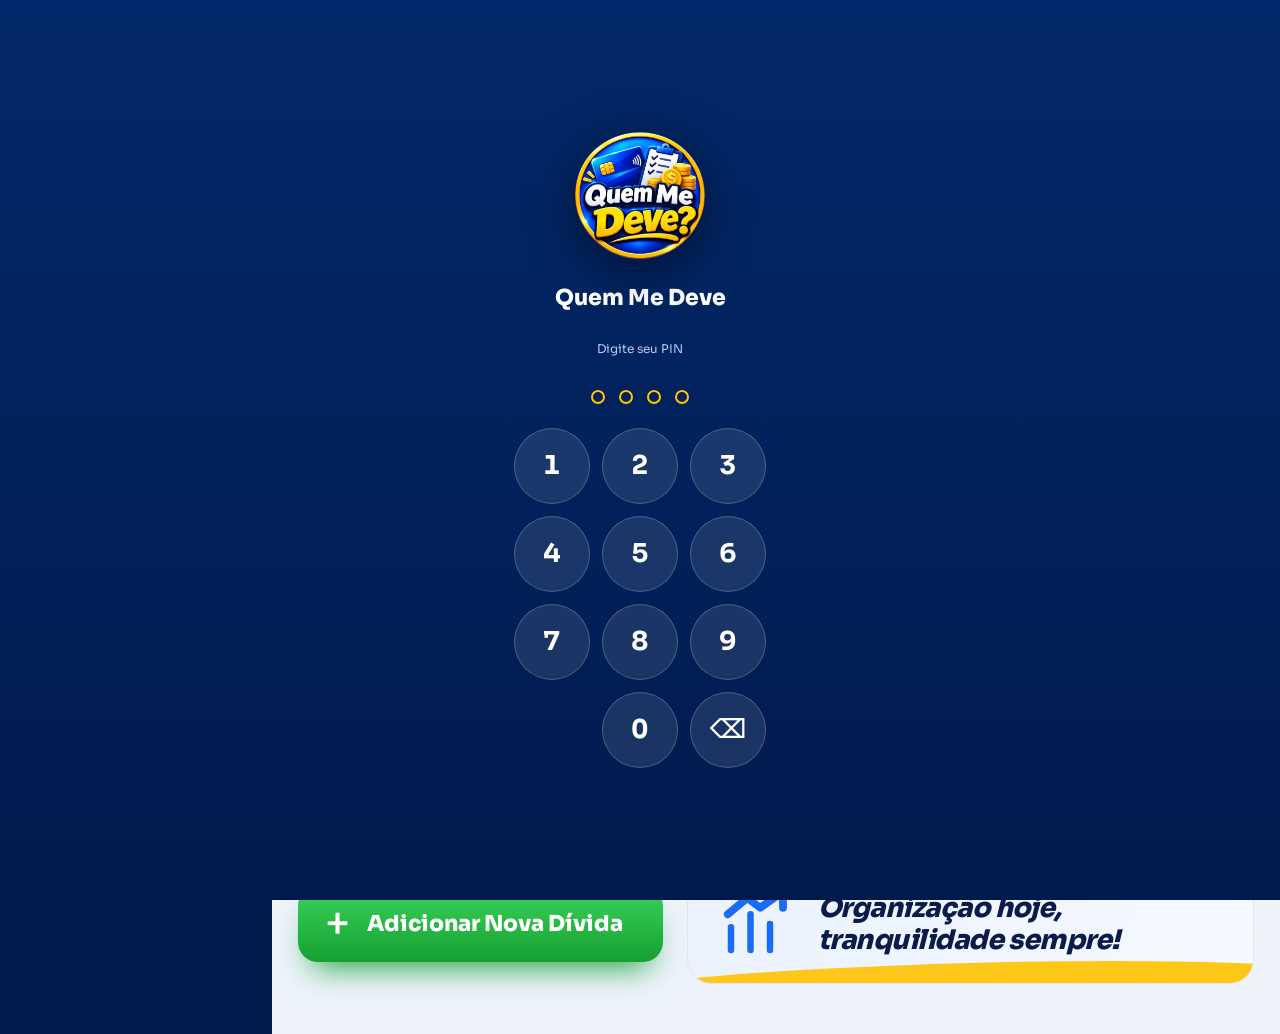
==== commit f820e31a: "Add files via upload" ====
--- a/index.html
+++ b/index.html
@@ -13,7 +13,7 @@
 <meta name="mobile-web-app-capable" content="yes">
 <link rel="preconnect" href="https://fonts.googleapis.com"><link rel="preconnect" href="https://fonts.gstatic.com" crossorigin>
 <link href="https://fonts.googleapis.com/css2?family=Sora:wght@400;600;700;800&display=swap" rel="stylesheet">
-<link rel="stylesheet" href="style.css?v=16">
+<link rel="stylesheet" href="style.css?v=18">
 </head>
 <body>
 <div class="app">
@@ -53,6 +53,7 @@
 <div class="ph"><h2><svg viewBox="0 0 24 24" fill="none" stroke="currentColor" stroke-width="2" stroke-linecap="round" stroke-linejoin="round" aria-hidden="true"><path d="M8 6h13M8 12h13M8 18h13M3 6h.01M3 12h.01M3 18h.01"/></svg> Minhas Dívidas <span class="s" id="cnt"></span></h2>
 <label class="search"><svg viewBox="0 0 24 24" fill="none" stroke="currentColor" stroke-width="2" stroke-linecap="round" stroke-linejoin="round" aria-hidden="true"><circle cx="11" cy="11" r="7"/><path d="M20 20l-3.5-3.5"/></svg><input id="q" type="search" placeholder="Buscar por nome..." aria-label="Buscar"></label></div>
 <div class="pf"><select id="fm" aria-label="Mês"></select><select id="fp" aria-label="Pessoa"></select><select id="fs" aria-label="Situação"><option value="">Todas</option><option value="0">Pendentes</option><option value="1">Pagas</option></select>
+<div class="seg" id="jseg" role="group" aria-label="Como mostrar as dívidas"><button type="button" data-j="0" class="on" title="Uma linha para cada dívida">Separadas</button><button type="button" data-j="1" title="Uma linha para cada pessoa, somando tudo">Juntar por pessoa</button></div>
 <div class="pfb"><button class="sec" id="expb">⇣ Abrir tudo</button><button class="sec" id="vw">☰ Cards</button><button class="sec" id="selb">☑ Selecionar</button></div></div>
 <div id="list"></div>
 </section>
@@ -107,8 +108,9 @@
 <p class="s full" id="p_hint">Mudar o total ajusta o valor das dívidas pendentes, na mesma proporção. O que já foi pago não muda.</p>
 <div class="full pr"><span id="p_av"></span><div><button class="sec" type="button" id="p_pick">Escolher foto</button> <button class="sec" type="button" id="p_rm">Remover</button></div><input id="p_file" type="file" accept="image/*" hidden></div>
 <div class="full"><label for="p_name">Nome</label><input id="p_name" required></div>
+<div class="full"><label for="p_code">Código / ID da pessoa</label><input id="p_code" placeholder="Ex.: C001" autocomplete="off"></div>
 <div class="full"><label for="p_phone">WhatsApp (com DDD)</label><input id="p_phone" type="tel" inputmode="tel" placeholder="Ex.: 85 99999-9999"></div>
-<div class="full ktools"><button class="sec" type="button" id="p_n">＋ Nova dívida</button><button class="sec" type="button" id="p_w">💬 Cobrar</button><button class="sec" type="button" id="p_x">📄 Extrato</button><button class="sec" type="button" id="p_r">🧾 Recibo</button><button class="sec" type="button" id="p_q">✔ Quitar tudo</button></div>
+<div class="full ktools"><button class="sec" type="button" id="p_pay">💵 Pagamento</button><button class="sec" type="button" id="p_n">＋ Nova dívida</button><button class="sec" type="button" id="p_w">💬 Cobrar</button><button class="sec" type="button" id="p_x">📄 Extrato</button><button class="sec" type="button" id="p_r">🧾 Recibo</button><button class="sec" type="button" id="p_q">✔ Quitar tudo</button></div>
 <button class="sec" type="button" data-close="pd">Cancelar</button><button class="add" type="submit">Salvar</button>
 </form></dialog>
 
@@ -116,7 +118,7 @@
 <h2 class="full">Parcelas</h2>
 <p class="s full" id="k_t"></p>
 <div class="full" id="k_l"></div>
-<div class="full ktools"><button class="sec" type="button" id="k_n">＋ Outra dívida</button><button class="sec" type="button" id="k_w">💬 Cobrar</button><button class="sec" type="button" id="k_x">📄 Extrato</button><button class="sec" type="button" id="k_rc">🧾 Recibo</button><button class="sec" type="button" id="k_g">⚙ Dívida</button><button class="sec" type="button" id="k_p">👤 Pessoa</button></div>
+<div class="full ktools"><button class="sec" type="button" id="k_pay">💵 Pagamento</button><button class="sec" type="button" id="k_n">＋ Outra dívida</button><button class="sec" type="button" id="k_w">💬 Cobrar</button><button class="sec" type="button" id="k_x">📄 Extrato</button><button class="sec" type="button" id="k_rc">🧾 Recibo</button><button class="sec" type="button" id="k_g">⚙ Dívida</button><button class="sec" type="button" id="k_p">👤 Pessoa</button></div>
 <button class="sec full" type="button" id="k_all">Marcar todas como pagas</button>
 <button class="sec" type="button" data-close="kd">Cancelar</button><button class="add" type="submit">Salvar</button>
 </form></dialog>
@@ -127,9 +129,11 @@
 <button class="sec" id="x_c">Copiar texto</button><button class="sec" data-close="xd">Fechar</button>
 </div></dialog>
 
-<dialog id="vd"><img id="v_img" alt="Comprovante" style="width:100%;border-radius:14px;max-height:65vh;object-fit:contain;background:var(--bg)">
-<div class="fg" style="margin-top:12px"><button class="sec" id="v_dl">Baixar</button><button class="sec" id="v_re">Trocar foto</button><button class="sec" id="v_rm">Remover</button><button class="add" data-close="vd">Fechar</button></div></dialog>
-<input id="pfile" type="file" accept="image/*" hidden>
+<dialog id="vd"><div class="s" id="v_c" style="margin-bottom:6px"></div>
+<img id="v_img" alt="Comprovante" style="width:100%;border-radius:14px;max-height:58vh;object-fit:contain;background:var(--bg)">
+<div id="v_th" class="thumbs"></div>
+<div class="fg" style="margin-top:12px"><button class="sec" id="v_dl">Baixar</button><button class="sec" id="v_re">＋ Adicionar</button><button class="sec" id="v_rm">Remover esta</button><button class="add" data-close="vd">Fechar</button></div></dialog>
+<input id="pfile" type="file" accept="image/*" multiple hidden>
 
 <dialog id="td"><h2>🗑 Lixeira</h2><p class="s">Itens apagados ficam aqui por 30 dias e podem ser restaurados.</p>
 <div id="t_l"></div>
@@ -143,8 +147,9 @@
 <div><label for="who">Nome</label><input id="who" list="ppl" required placeholder="Ex.: Maria" autocomplete="off"><datalist id="ppl"></datalist></div>
 <div><label for="r_phone">WhatsApp (com DDD)</label><input id="r_phone" type="tel" inputmode="tel" placeholder="Ex.: 85 99999-9999"></div>
 <p class="s full" id="r_hint"></p>
+<div><label for="r_code">Código / ID (opcional)</label><input id="r_code" placeholder="Automático" autocomplete="off"></div>
 <div><label for="r_day">Dia fixo de vencimento</label><input id="r_day" type="number" min="1" max="31" value="10"></div>
-<p class="s" style="align-self:end;margin:0 0 12px">Todo mês nesse dia. Dá para mudar a data de cada dívida.</p>
+<p class="s full" style="margin:-4px 0 0">As parcelas vencem todo mês nesse dia. Dá para mudar a data de cada dívida.</p>
 <div class="full" id="r_debts"></div>
 <button class="sec full" type="button" id="r_add">＋ Adicionar outra dívida</button>
 <datalist id="cats"></datalist>
@@ -196,7 +201,8 @@
 
 <div id="lock"><div class="lk"><div class="logo"><img src="logo.png" alt=""></div><h2>Quem Me Deve</h2><p class="s" id="lk_m">Digite seu PIN</p><div class="dots" id="lk_d"></div><div class="pad" id="lk_p"></div></div></div>
 
-<dialog id="recd"><div id="rc_b"></div>
+<dialog id="recd"><label class="ck" id="rc_jw" hidden><input type="checkbox" id="rc_j"> Juntar todas as dívidas em um só quadro</label>
+<div id="rc_b"></div>
 <div class="fg rc-act">
 <button class="add" id="rc_w">Enviar no WhatsApp</button><button class="sec" id="rc_i">Imagem</button>
 <button class="sec" id="rc_c">Copiar texto</button><button class="sec" id="rc_p">Imprimir / PDF</button>
@@ -209,9 +215,24 @@
 <button class="sec full" type="button" id="dg_x">🗑 Apagar dívida inteira</button>
 <button class="sec" type="button" data-close="dg">Cancelar</button><button class="add" type="submit">Salvar</button></form></dialog>
 
+<dialog id="pg"><form class="fg" id="pgf">
+<h2 class="full">💵 Registrar pagamento</h2>
+<p class="s full" id="pg_t"></p>
+<div class="pgsum full"><div><small>Falta pagar</small><b id="pg_rem">R$ 0,00</b></div><div><small>Depois deste pagamento</small><b id="pg_after">R$ 0,00</b></div></div>
+<div><label for="pg_v">Valor recebido (R$)</label><input id="pg_v" type="number" step="0.01" min="0.01" required placeholder="0,00"></div>
+<div><label for="pg_m">Forma de pagamento</label><select id="pg_m"><option>Pix</option><option>Dinheiro</option><option>Cartão</option><option>Transferência</option><option>Boleto</option><option>Outro</option></select></div>
+<div><label for="pg_d">Data do pagamento</label><input id="pg_d" type="date" required></div>
+<div style="align-self:end"><button class="sec" type="button" id="pg_all" style="width:100%">Pagar tudo</button></div>
+<p class="s full" id="pg_ex" style="margin:-4px 0 0"></p>
+<div class="full"><label for="pg_n">Observação</label><input id="pg_n" placeholder="Opcional"></div>
+<div class="full"><label>Comprovantes (pode ser mais de um)</label><div class="thumbs" id="pg_th"></div><button class="sec" type="button" id="pg_add">＋ Adicionar fotos</button></div>
+<button class="sec" type="button" data-close="pg">Fechar</button><button class="add" type="submit" id="pg_go">Registrar pagamento</button>
+<div class="full" id="pg_h"></div>
+</form></dialog>
+
 <div id="toast" role="status"><span id="tm"></span><button id="tu">Desfazer</button><button id="t2" hidden></button></div>
 <canvas id="fxc" aria-hidden="true"></canvas>
-<script src="script.js?v=16"></script>
-<script src="efeitos.js?v=16"></script>
+<script src="script.js?v=18"></script>
+<script src="efeitos.js?v=18"></script>
 </body>
 </html>
--- a/style.css
+++ b/style.css
@@ -417,3 +417,46 @@
 .rc-meta{font-size:12px;color:var(--mu);margin:-4px 0 8px}
 .rc-p.late>span:first-child,.rc-p .lt{color:var(--pe);font-weight:800}
 .rc-p .pc{color:var(--pr);font-size:11px;font-weight:700}
+
+/* 15 · Juntar dívidas por pessoa */
+.seg{display:inline-flex;background:var(--bg);border:1.5px solid var(--bd);border-radius:12px;padding:3px;gap:2px}
+.seg button{padding:7px 14px;font-size:13px;font-weight:700;background:transparent;color:var(--mu);border-radius:9px}
+.seg button.on{background:var(--pr);color:#fff}
+.jsum{display:none;margin:12px 2px 0;padding:11px 14px;border-radius:14px;background:color-mix(in srgb,var(--pr) 7%,var(--card));border:1.5px solid var(--bd);font-size:13px;align-items:center;gap:6px;flex-wrap:wrap}
+.jsum span{margin-left:auto;font-weight:800}
+.group.jn .jsum{display:flex}
+.group.jn .debt{display:none}
+.group.jn.open .debt{display:block}
+.group.jn:not(.open) .pt .chev{transform:rotate(-90deg)}
+.ab-r{background:linear-gradient(180deg,#f7b500,#d99200)}
+.ab-n{background:linear-gradient(180deg,#19b3b3,#0e8f8f)}
+.tw td.dsc small{display:block;font-size:11px;font-weight:500;color:var(--mu);max-width:260px;margin:0 auto;overflow:hidden;text-overflow:ellipsis;white-space:nowrap}
+.rc-p.wide>span:first-child{width:auto;flex:0 1 44%;overflow:hidden;text-overflow:ellipsis;white-space:nowrap}
+
+/* 16 · Código/ID, pagamentos e comprovantes */
+.cd{display:inline-block;margin-left:8px;padding:1px 9px;border-radius:99px;background:color-mix(in srgb,var(--pr) 12%,transparent);color:var(--pr);font-size:11px;font-weight:800;letter-spacing:.04em;vertical-align:middle}
+.nm{display:inline-block;vertical-align:middle;text-align:left}
+.tw .nm .cd{display:table;margin:2px 0 0}
+.gn+.cd{margin-left:0}
+.dt b .cd,.dt .cd{margin:0 0 2px}
+.ab-p{background:linear-gradient(180deg,#9b6dff,#6d3fd8)}
+.thumbs{display:flex;flex-wrap:wrap;gap:8px;margin-bottom:8px}
+.thumbs .th{position:relative}
+.thumbs img{width:64px;height:64px;object-fit:cover;border-radius:12px;border:2px solid var(--bd);cursor:pointer;display:block}
+.thumbs img.on{border-color:var(--pr)}
+.thumbs .th button{position:absolute;top:-6px;right:-6px;width:20px;height:20px;border-radius:50%;padding:0;background:var(--pe);color:#fff;font-size:11px;line-height:1}
+#v_th{flex-wrap:nowrap;overflow-x:auto;margin-top:10px;padding-bottom:4px}
+.pgsum{display:grid;grid-template-columns:1fr 1fr;gap:10px}
+.pgsum div{background:var(--bg);border:1.5px solid var(--bd);border-radius:16px;padding:10px 14px}
+.pgsum small{display:block;font-size:10px;font-weight:800;letter-spacing:.1em;text-transform:uppercase;color:var(--mu)}
+.pgsum b{font-size:20px;font-weight:800}
+.pgsum div:last-child b{color:var(--ok)}
+.ph-title{margin:6px 0 2px;font-size:11px;font-weight:800;letter-spacing:.1em;text-transform:uppercase;color:var(--mu)}
+.ph-row{display:flex;gap:10px;align-items:center;padding:10px 0;border-bottom:1.5px dashed var(--bd)}
+.ph-row>div:first-child{flex:1;min-width:0}
+.ph-row b{font-weight:800}
+.ph-row .mt{background:var(--okb);color:var(--ok);border-radius:99px;padding:1px 9px;font-size:11px;font-weight:800;margin-left:6px}
+.ph-row .thumbs{margin:0;flex-wrap:nowrap}.ph-row .thumbs img{width:40px;height:40px;border-radius:10px}
+.rc-pays{margin-top:14px}
+.rc-pays .rc-p>span:first-child{width:92px}
+.priv :is(.pgsum b,.ph-row>div>b,.rc-pays b){filter:blur(7px);user-select:none}
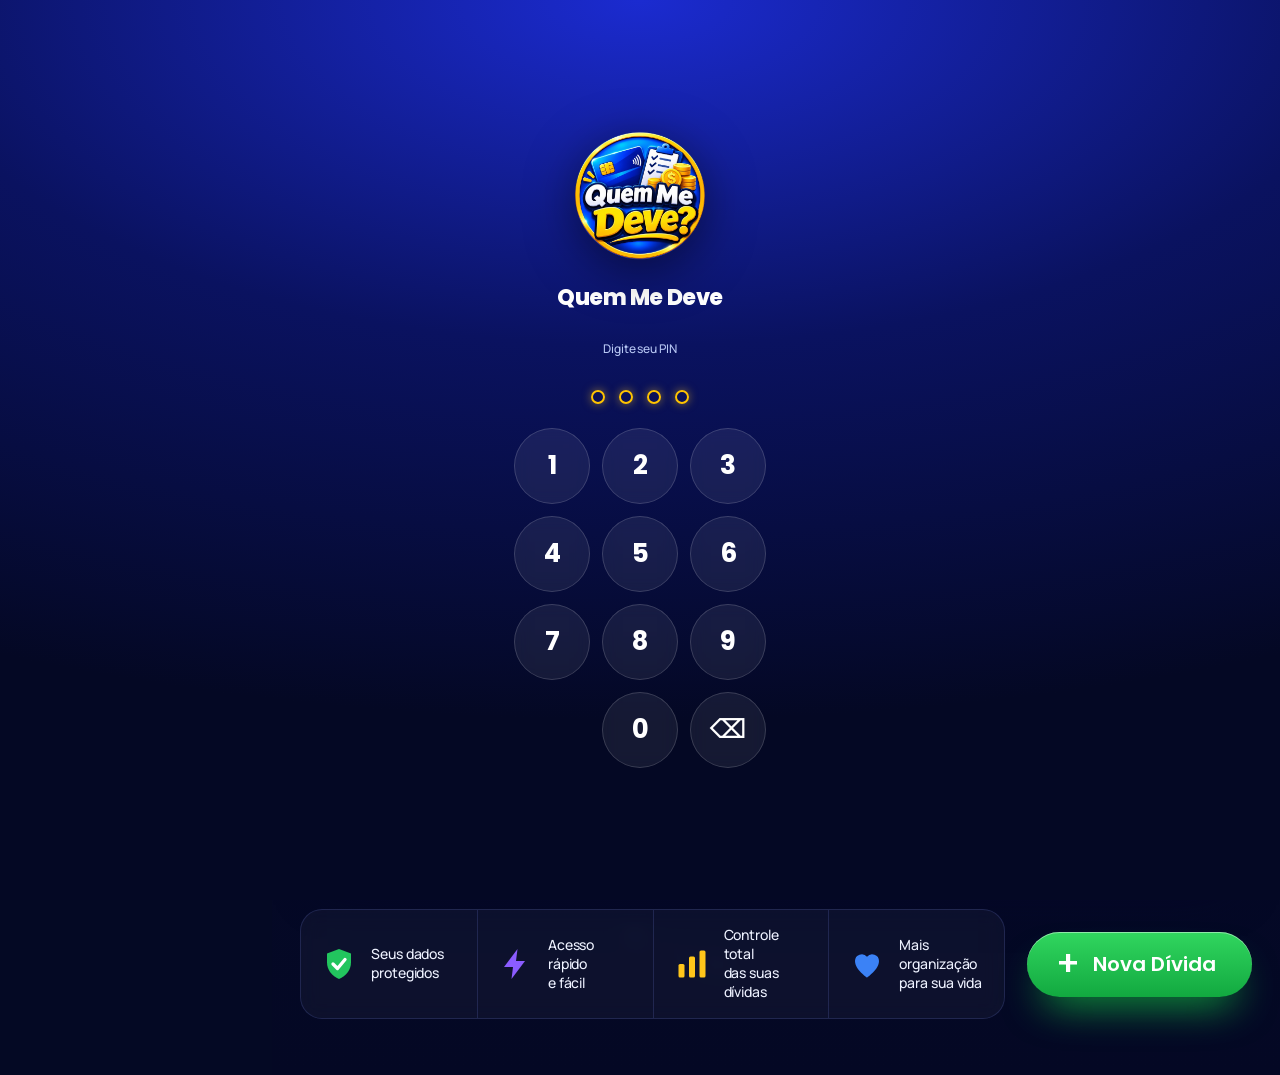
==== commit 218be2cc: "Add files via upload" ====
--- a/index.html
+++ b/index.html
@@ -3,8 +3,10 @@
 <head>
 <meta charset="utf-8">
 <meta name="viewport" content="width=device-width, initial-scale=1, viewport-fit=cover">
-<title>Quem Me Deve</title>
-<meta name="theme-color" content="#02296b">
+<title>Quem Me Deve · Admin</title>
+<meta name="robots" content="noindex,nofollow">
+<meta name="theme-color" content="#050b30">
+<script>try{var t=localStorage.getItem("dv-th");document.documentElement.dataset.theme=t===""?"light":(t||"dark")}catch(e){document.documentElement.dataset.theme="dark"}</script>
 <link rel="manifest" href="manifest.webmanifest">
 <link rel="icon" type="image/png" href="logo.png">
 <link rel="apple-touch-icon" href="apple-touch-icon.png">
@@ -12,8 +14,8 @@
 <meta name="apple-mobile-web-app-capable" content="yes">
 <meta name="mobile-web-app-capable" content="yes">
 <link rel="preconnect" href="https://fonts.googleapis.com"><link rel="preconnect" href="https://fonts.gstatic.com" crossorigin>
-<link href="https://fonts.googleapis.com/css2?family=Sora:wght@400;600;700;800&display=swap" rel="stylesheet">
-<link rel="stylesheet" href="style.css?v=18">
+<link href="https://fonts.googleapis.com/css2?family=Poppins:wght@500;600;700;800&family=Manrope:wght@400;500;600;700;800&display=swap" rel="stylesheet">
+<link rel="stylesheet" href="style.css?v=24">
 </head>
 <body>
 <div class="app">
@@ -28,13 +30,14 @@
 <button class="nv" id="cfg"><svg viewBox="0 0 24 24" fill="none" stroke="currentColor" stroke-width="2" stroke-linecap="round" stroke-linejoin="round" aria-hidden="true"><circle cx="12" cy="12" r="3"/><path d="M19.4 15a1.7 1.7 0 0 0 .3 1.8l.1.1a2 2 0 1 1-2.8 2.8l-.1-.1a1.7 1.7 0 0 0-1.8-.3 1.7 1.7 0 0 0-1 1.5V21a2 2 0 1 1-4 0v-.1a1.7 1.7 0 0 0-1.1-1.5 1.7 1.7 0 0 0-1.8.3l-.1.1a2 2 0 1 1-2.8-2.8l.1-.1a1.7 1.7 0 0 0 .3-1.8 1.7 1.7 0 0 0-1.5-1H3a2 2 0 1 1 0-4h.1a1.7 1.7 0 0 0 1.5-1.1 1.7 1.7 0 0 0-.3-1.8l-.1-.1a2 2 0 1 1 2.8-2.8l.1.1a1.7 1.7 0 0 0 1.8.3H9a1.7 1.7 0 0 0 1-1.5V3a2 2 0 1 1 4 0v.1a1.7 1.7 0 0 0 1 1.5 1.7 1.7 0 0 0 1.8-.3l.1-.1a2 2 0 1 1 2.8 2.8l-.1.1a1.7 1.7 0 0 0-.3 1.8V9a1.7 1.7 0 0 0 1.5 1H21a2 2 0 1 1 0 4h-.1a1.7 1.7 0 0 0-1.5 1z"/></svg><span>Configurações</span></button>
 <button class="nv" id="sair"><svg viewBox="0 0 24 24" fill="none" stroke="currentColor" stroke-width="2" stroke-linecap="round" stroke-linejoin="round" aria-hidden="true"><path d="M9 21H5a2 2 0 0 1-2-2V5a2 2 0 0 1 2-2h4M16 17l5-5-5-5M21 12H9"/></svg><span>Sair</span></button>
 </nav>
+<div class="sb-tip"><svg viewBox="0 0 24 24" fill="none" stroke="#ffc61a" stroke-width="1.6" stroke-linecap="round" stroke-linejoin="round" aria-hidden="true"><path d="M9 18h6M10 21h4M12 3a6 6 0 0 0-3.5 10.9c.6.5 1 1.2 1 2V16h5v-.1c0-.8.4-1.5 1-2A6 6 0 0 0 12 3z" fill="#ffc61a" fill-opacity=".25"/></svg>Organize suas dívidas e tenha mais tranquilidade!</div>
 <div class="sb-art" aria-hidden="true"></div>
 </aside>
 
 <div class="mainc">
 <header class="topbar">
 <span class="tdate"><svg viewBox="0 0 24 24" fill="none" stroke="currentColor" stroke-width="2" stroke-linecap="round" stroke-linejoin="round" aria-hidden="true"><rect x="3" y="5" width="18" height="16" rx="3"/><path d="M8 3v4M16 3v4M3 10h18M8 14h.01M12 14h.01M16 14h.01M8 18h.01M12 18h.01"/></svg><span id="hello"></span></span>
-<div class="tact"><button class="tb-i" id="priv" title="Modo privacidade: esconder valores" aria-label="Modo privacidade"></button><button class="tb-i" id="rkb" title="Ranking de pagadores" aria-label="Ranking">🏆</button><button class="tb-i" id="tb" title="Lixeira" aria-label="Lixeira">🗑 <span class="bn" id="bn" hidden>0</span></button><span class="tsep"></span><button class="avatar" id="usr" title="Configurações" aria-label="Configurações"><svg viewBox="0 0 24 24" fill="none" stroke="currentColor" stroke-width="2" stroke-linecap="round" stroke-linejoin="round" aria-hidden="true"><circle cx="12" cy="8" r="4"/><path d="M4 21a8 8 0 0 1 16 0"/></svg></button></div>
+<div class="tact"><button class="tb-i" id="priv" title="Modo privacidade: esconder valores" aria-label="Modo privacidade"></button><button class="tb-i" id="qpay" title="Recebi um pagamento" aria-label="Recebi um pagamento">💵</button><button class="tb-i" id="rkb" title="Ranking de pagadores" aria-label="Ranking">🏆</button><button class="tb-i" id="tb" title="Lixeira" aria-label="Lixeira">🗑 <span class="bn" id="bn" hidden>0</span></button><span class="tsep"></span><button class="avatar" id="usr" title="Configurações" aria-label="Configurações"><svg viewBox="0 0 24 24" fill="none" stroke="currentColor" stroke-width="2" stroke-linecap="round" stroke-linejoin="round" aria-hidden="true"><circle cx="12" cy="8" r="4"/><path d="M4 21a8 8 0 0 1 16 0"/></svg></button></div>
 </header>
 
 <main class="page">
@@ -54,13 +57,18 @@
 <label class="search"><svg viewBox="0 0 24 24" fill="none" stroke="currentColor" stroke-width="2" stroke-linecap="round" stroke-linejoin="round" aria-hidden="true"><circle cx="11" cy="11" r="7"/><path d="M20 20l-3.5-3.5"/></svg><input id="q" type="search" placeholder="Buscar por nome..." aria-label="Buscar"></label></div>
 <div class="pf"><select id="fm" aria-label="Mês"></select><select id="fp" aria-label="Pessoa"></select><select id="fs" aria-label="Situação"><option value="">Todas</option><option value="0">Pendentes</option><option value="1">Pagas</option></select>
 <div class="seg" id="jseg" role="group" aria-label="Como mostrar as dívidas"><button type="button" data-j="0" class="on" title="Uma linha para cada dívida">Separadas</button><button type="button" data-j="1" title="Uma linha para cada pessoa, somando tudo">Juntar por pessoa</button></div>
-<div class="pfb"><button class="sec" id="expb">⇣ Abrir tudo</button><button class="sec" id="vw">☰ Cards</button><button class="sec" id="selb">☑ Selecionar</button></div></div>
+<div class="pfb"><button class="add" id="qpay2" type="button">💵 Recebi um pagamento</button><button class="sec" id="expb">⇣ Abrir tudo</button><button class="sec" id="vw">☰ Cards</button><button class="sec" id="selb">☑ Selecionar</button></div></div>
 <div id="list"></div>
 </section>
 
 <div class="acts">
-<button class="go" id="rg"><span class="gi">+</span> Adicionar Nova Dívida</button>
-<div class="mot"><svg viewBox="0 0 24 24" fill="none" stroke="currentColor" stroke-width="2" stroke-linecap="round" stroke-linejoin="round" aria-hidden="true"><path d="M4 20V13M10 20V9M16 20V12"/><path d="M3 9l6-5 4 3 7-5M15 2h5v5" stroke-width="2.4"/></svg><p>Organização hoje,<br>tranquilidade sempre!</p></div>
+<button class="go" id="rg"><span class="gi">+</span> Nova Dívida</button>
+<div class="feats">
+<div class="ft"><svg viewBox="0 0 24 24" aria-hidden="true"><path d="M12 2l8 3v6c0 5-3.4 9.2-8 11-4.6-1.8-8-6-8-11V5z" fill="#22c55e"/><path d="M8 12l3 3 5-6" fill="none" stroke="#fff" stroke-width="2.2" stroke-linecap="round" stroke-linejoin="round"/></svg><span>Seus dados<br>protegidos</span></div>
+<div class="ft"><svg viewBox="0 0 24 24" aria-hidden="true"><path d="M13 2L4 14h6l-1 8 9-12h-6z" fill="#8b5cff"/></svg><span>Acesso rápido<br>e fácil</span></div>
+<div class="ft"><svg viewBox="0 0 24 24" aria-hidden="true"><rect x="3" y="12" width="4" height="9" rx="1" fill="#ffc61a"/><rect x="10" y="7" width="4" height="14" rx="1" fill="#ffc61a"/><rect x="17" y="3" width="4" height="18" rx="1" fill="#ffc61a"/></svg><span>Controle total<br>das suas dívidas</span></div>
+<div class="ft"><svg viewBox="0 0 24 24" aria-hidden="true"><path d="M12 21s-8-5.2-8-11a4.5 4.5 0 0 1 8-2.8A4.5 4.5 0 0 1 20 10c0 5.8-8 11-8 11z" fill="#3b82f6"/></svg><span>Mais organização<br>para sua vida</span></div>
+</div>
 </div>
 </section>
 
@@ -96,6 +104,7 @@
 <div><label for="e_val">Valor total (R$)</label><input id="e_val" type="number" step="0.01" required></div>
 <div><label for="e_got">Já pagou (R$)</label><input id="e_got" type="number" step="0.01" min="0"></div>
 <div class="full"><label for="e_mon">Data da dívida</label><input id="e_mon" type="date" required></div>
+<div class="full fg" id="e_pw" hidden><div><label for="e_pa">Data em que pagou</label><input id="e_pa" type="date"></div><div><label for="e_pt">Hora</label><input id="e_pt" type="time"></div></div>
 <div class="full"><label for="e_note">Observação</label><input id="e_note"></div>
 <label class="full ck" id="e_allw" hidden><input type="checkbox" id="e_all" checked> Aplicar nome, pessoa e origem às <b id="e_n"></b> parcelas</label>
 <div class="full" id="e_h"></div>
@@ -109,7 +118,15 @@
 <div class="full pr"><span id="p_av"></span><div><button class="sec" type="button" id="p_pick">Escolher foto</button> <button class="sec" type="button" id="p_rm">Remover</button></div><input id="p_file" type="file" accept="image/*" hidden></div>
 <div class="full"><label for="p_name">Nome</label><input id="p_name" required></div>
 <div class="full"><label for="p_code">Código / ID da pessoa</label><input id="p_code" placeholder="Ex.: C001" autocomplete="off"></div>
+<div class="full"><label for="p_obs">Observação sobre a pessoa (só você vê)</label><input id="p_obs" placeholder="Ex.: paga sempre no dia 5, prefere Pix"></div>
 <div class="full"><label for="p_phone">WhatsApp (com DDD)</label><input id="p_phone" type="tel" inputmode="tel" placeholder="Ex.: 85 99999-9999"></div>
+<details class="full acc" id="p_acc"><summary>🔐 Acesso do devedor (login e senha)</summary>
+<p class="s">O devedor entra em <b>devedor.html</b> com o ID <b id="p_aid">—</b> e a senha abaixo. Ele só vê as próprias dívidas e não consegue alterar nada.</p>
+<div class="fg"><div><label for="p_pwd">Senha do devedor</label><input id="p_pwd" type="text" placeholder="Qualquer senha que você quiser" autocomplete="off" autocapitalize="off" spellcheck="false"></div><div style="align-self:end"><button class="sec" type="button" id="p_pg" style="width:100%">🎲 Gerar senha</button></div></div>
+<div class="ktools" style="margin-top:10px"><button class="sec" type="button" id="p_cp">📋 Copiar senha</button><button class="sec" type="button" id="p_sh">🙈 Ocultar senha</button></div>
+<div class="ktools" style="margin-top:8px"><button class="add" type="button" id="p_ac">Criar / atualizar acesso</button><button class="sec" type="button" id="p_al">🔗 Copiar link</button><button class="sec" type="button" id="p_aw">💬 Enviar acesso</button><button class="sec" type="button" id="p_ar">✏️ Alterar senha</button></div>
+<p class="s" id="p_am" style="margin-top:8px"></p>
+</details>
 <div class="full ktools"><button class="sec" type="button" id="p_pay">💵 Pagamento</button><button class="sec" type="button" id="p_n">＋ Nova dívida</button><button class="sec" type="button" id="p_w">💬 Cobrar</button><button class="sec" type="button" id="p_x">📄 Extrato</button><button class="sec" type="button" id="p_r">🧾 Recibo</button><button class="sec" type="button" id="p_q">✔ Quitar tudo</button></div>
 <button class="sec" type="button" data-close="pd">Cancelar</button><button class="add" type="submit">Salvar</button>
 </form></dialog>
@@ -148,8 +165,10 @@
 <div><label for="r_phone">WhatsApp (com DDD)</label><input id="r_phone" type="tel" inputmode="tel" placeholder="Ex.: 85 99999-9999"></div>
 <p class="s full" id="r_hint"></p>
 <div><label for="r_code">Código / ID (opcional)</label><input id="r_code" placeholder="Automático" autocomplete="off"></div>
-<div><label for="r_day">Dia fixo de vencimento</label><input id="r_day" type="number" min="1" max="31" value="10"></div>
-<p class="s full" style="margin:-4px 0 0">As parcelas vencem todo mês nesse dia. Dá para mudar a data de cada dívida.</p>
+<div><label for="r_close">Cartão fecha dia</label><input id="r_close" type="number" min="1" max="31" value="10"></div>
+<div><label for="r_day">Vence dia</label><input id="r_day" type="number" min="1" max="31" value="17"></div>
+<p class="s full" style="margin:-4px 0 0">Compra até o fechamento vence neste mês; depois, no mês seguinte. A data de cada dívida pode ser mudada.</p>
+<div class="full"><label for="r_obs">Observação sobre a pessoa (opcional, só você vê)</label><input id="r_obs" placeholder="Ex.: colega do trabalho, paga no dia 5"></div>
 <div class="full" id="r_debts"></div>
 <button class="sec full" type="button" id="r_add">＋ Adicionar outra dívida</button>
 <datalist id="cats"></datalist>
@@ -163,9 +182,25 @@
 <div class="cr"><span>Modo privacidade (esconder valores)</span><button class="sec" id="privb">Desativado</button></div>
 <div class="cr"><span>Efeitos e partículas</span><button class="sec" id="fxb">Ligado</button></div>
 <div class="cr"><span>Tema</span><select id="th"><option value="">Claro</option><option value="dark">Escuro</option></select></div></div>
-<div class="cg"><h3>Dívidas</h3>
-<div class="cr"><span>Dia padrão de vencimento</span><input id="cfg_day" type="number" min="1" max="31" style="width:90px;height:40px"></div>
-<p class="s">As novas dívidas vencem nesse dia, todo mês. Você pode mudar a data de cada dívida ao registrar.</p></div>
+<div class="cg"><h3>Cartão e cobrança</h3>
+<div class="cr"><span>Cartão fecha dia</span><input id="cfg_close" type="number" min="1" max="31"></div>
+<div class="cr"><span>Vencimento todo dia</span><input id="cfg_day" type="number" min="1" max="31"></div>
+<div class="cr"><span>Seu WhatsApp (contato)</span><input id="cfg_wa" type="tel" placeholder="88 98229-3900" style="width:170px"></div>
+<p class="s">Compras feitas até o dia do fechamento vencem neste mês, e as feitas depois vencem no mês seguinte. Quem paga a parcela do mês fica <b>Em dia</b> até virar o mês.</p></div>
+<div class="cg"><h3>Chaves Pix (aparecem para o devedor)</h3>
+<div id="pix_l"></div>
+<div class="fg" id="pix_f" style="margin-top:10px">
+<div><label for="px_t">Tipo da chave</label><select id="px_t"><option>Celular</option><option>CPF</option><option>CNPJ</option><option>E-mail</option><option>Aleatória</option></select></div>
+<div><label for="px_k">Chave</label><input id="px_k" placeholder="Ex.: 88982293900" autocomplete="off"></div>
+<div><label for="px_n">Nome do titular</label><input id="px_n" placeholder="Como aparece no banco"></div>
+<div><label for="px_b">Instituição</label><input id="px_b" placeholder="Ex.: Nubank"></div>
+<div class="full"><label for="px_c">Cidade (para o Pix copia e cola)</label><input id="px_c" placeholder="Ex.: Icapuí"></div>
+<input id="px_id" type="hidden">
+<button class="sec" type="button" id="px_x">Limpar</button><button class="add" type="button" id="px_s">Salvar chave Pix</button></div></div>
+<div class="cg"><h3>Área do devedor</h3>
+<div class="cr"><span>Página dos clientes</span><a class="sec lkb" href="devedor.html" target="_blank" rel="noopener">Abrir devedor.html</a></div>
+<div class="cr"><span>Publicar acessos</span><button class="add" id="acc_all">Baixar acessos.json</button></div>
+<p class="s">Crie o login de cada devedor na engrenagem ⚙ da pessoa. Depois coloque o <b>acessos.json</b> na mesma pasta do devedor.html (substituindo o antigo) sempre que quiser atualizar o que eles veem. Também dá para enviar um link individual pelo WhatsApp.</p></div>
 <div class="cg"><h3>Segurança</h3>
 <div class="cr"><span>Pedir PIN ao abrir</span><button class="sec" id="pin_t">Ativado</button></div>
 <div class="cr"><span>Alterar PIN</span><button class="sec" id="pin_c">Alterar</button></div>
@@ -212,17 +247,23 @@
 <div class="full"><label for="dg_n">Nome da dívida</label><input id="dg_n" required placeholder="Ex.: Celular"></div>
 <div><label for="dg_w">Nome da pessoa</label><input id="dg_w" list="ppl" required></div>
 <div><label for="dg_c">Origem</label><input id="dg_c" list="cats" placeholder="Ex.: Nubank"></div>
+<div class="full"><label for="dg_o">Observação da dívida</label><input id="dg_o" placeholder="Aparece no recibo. Ex.: iPhone usado, entrada de R$ 100"></div>
 <button class="sec full" type="button" id="dg_x">🗑 Apagar dívida inteira</button>
 <button class="sec" type="button" data-close="dg">Cancelar</button><button class="add" type="submit">Salvar</button></form></dialog>
 
 <dialog id="pg"><form class="fg" id="pgf">
 <h2 class="full">💵 Registrar pagamento</h2>
 <p class="s full" id="pg_t"></p>
+<div class="full pgq" id="pgq" hidden>
+<label for="pg_q">Escreva rápido</label><input id="pg_q" placeholder="Ex.: Ana 250 dinheiro" autocomplete="off">
+<div class="fg" style="margin-top:10px"><div><label for="pg_who">Quem pagou</label><select id="pg_who"></select></div><div><label for="pg_dbt">Qual dívida</label><select id="pg_dbt"></select></div></div>
+</div>
+<div class="full mchips" id="pg_ch"><button type="button" data-m="Dinheiro">💵 Dinheiro</button><button type="button" data-m="Pix">⚡ Pix</button><button type="button" data-m="Cartão">💳 Cartão</button><button type="button" data-m="Transferência">🏦 Transferência</button><button type="button" data-m="Boleto">📄 Boleto</button><button type="button" data-m="Outro">Outro</button></div>
 <div class="pgsum full"><div><small>Falta pagar</small><b id="pg_rem">R$ 0,00</b></div><div><small>Depois deste pagamento</small><b id="pg_after">R$ 0,00</b></div></div>
-<div><label for="pg_v">Valor recebido (R$)</label><input id="pg_v" type="number" step="0.01" min="0.01" required placeholder="0,00"></div>
+<div><label for="pg_v">Valor recebido (R$)</label><input id="pg_v" type="number" step="0.01" min="0.01" required placeholder="0,00"><button class="pcs" type="button" id="pg_all" style="margin-top:6px">Pagar tudo</button></div>
 <div><label for="pg_m">Forma de pagamento</label><select id="pg_m"><option>Pix</option><option>Dinheiro</option><option>Cartão</option><option>Transferência</option><option>Boleto</option><option>Outro</option></select></div>
 <div><label for="pg_d">Data do pagamento</label><input id="pg_d" type="date" required></div>
-<div style="align-self:end"><button class="sec" type="button" id="pg_all" style="width:100%">Pagar tudo</button></div>
+<div><label for="pg_tm">Hora</label><input id="pg_tm" type="time"></div>
 <p class="s full" id="pg_ex" style="margin:-4px 0 0"></p>
 <div class="full"><label for="pg_n">Observação</label><input id="pg_n" placeholder="Opcional"></div>
 <div class="full"><label>Comprovantes (pode ser mais de um)</label><div class="thumbs" id="pg_th"></div><button class="sec" type="button" id="pg_add">＋ Adicionar fotos</button></div>
@@ -232,7 +273,8 @@
 
 <div id="toast" role="status"><span id="tm"></span><button id="tu">Desfazer</button><button id="t2" hidden></button></div>
 <canvas id="fxc" aria-hidden="true"></canvas>
-<script src="script.js?v=18"></script>
-<script src="efeitos.js?v=18"></script>
+<script src="shared.js?v=22"></script>
+<script src="script.js?v=25"></script>
+<script src="efeitos.js?v=21"></script>
 </body>
 </html>
--- a/style.css
+++ b/style.css
@@ -460,3 +460,194 @@
 .rc-pays{margin-top:14px}
 .rc-pays .rc-p>span:first-child{width:92px}
 .priv :is(.pgsum b,.ph-row>div>b,.rc-pays b){filter:blur(7px);user-select:none}
+
+/* 17 · Observações */
+.pobs{margin:12px 2px 0;padding:9px 13px;border-radius:12px;background:color-mix(in srgb,var(--gold) 16%,var(--card));border:1.5px solid color-mix(in srgb,var(--gold) 40%,transparent);font-size:13px}
+.pob{display:block;font-style:italic;font-weight:500;color:var(--mu);max-width:200px;overflow:hidden;text-overflow:ellipsis;white-space:nowrap}
+.tw td:nth-child(2) small{max-width:240px;margin:0 auto;overflow:hidden;text-overflow:ellipsis;white-space:nowrap}
+
+/* 18 · Recebi um pagamento (atalho rápido) */
+.mchips{display:flex;flex-wrap:wrap;gap:8px}
+.mchips button{padding:8px 14px;font-size:13px;font-weight:700;background:var(--card);border:1.5px solid var(--bd);border-radius:99px}
+.mchips button.on{background:var(--pr);border-color:var(--pr);color:#fff}
+.pgq{background:var(--bg);border:1.5px solid var(--bd);border-radius:16px;padding:12px}
+#qpay2{padding:9px 14px;font-size:13px}
+
+/* ==========================================================
+   19 · TEMA NOTURNO "Quem Me Deve" (igual ao modelo)
+   Azul-marinho profundo, cartões coloridos com ondas, painéis em vidro,
+   botão verde em pílula. Claro/Escuro: o escuro é o padrão.
+   Fontes: Poppins (títulos e números) + Manrope (texto)
+   ========================================================== */
+@keyframes spin{to{transform:rotate(360deg)}}
+@keyframes shine{to{transform:translateX(100%)}}
+@keyframes floaty{0%,100%{transform:translateY(0)}50%{transform:translateY(-6px)}}
+@keyframes halo{0%,100%{opacity:.5;transform:scale(1)}50%{opacity:.9;transform:scale(1.08)}}
+@keyframes pulse{0%{box-shadow:0 0 0 0 rgba(255,255,255,.35)}100%{box-shadow:0 0 0 14px rgba(255,255,255,0)}}
+
+:root,:root[data-theme="dark"]{
+  color-scheme:dark;
+  --font:"Manrope","Segoe UI Variable Text","Segoe UI",system-ui,-apple-system,Roboto,sans-serif;
+  --fd:"Poppins","Manrope","Segoe UI",system-ui,sans-serif;
+  --bg:#050b30;--card:#0a1445;--tx:#eef2ff;--mu:#93a0d8;--bd:rgba(130,150,255,.17);
+  --pr:#5a93ff;--pr2:#38bdf8;--gold:#ffc61a;--navy:#eef2ff;--on:#fff;
+  --ok:#2bd46b;--okb:rgba(43,212,107,.16);--pe:#ff5566;--peb:rgba(255,85,102,.16);--rd:#ff5566;--wa:#2bd46b;
+  --nav1:#0a1260;--nav2:#050b30;--r:24px;
+  --shadow:0 1px 0 rgba(255,255,255,.04) inset,0 24px 48px -28px rgba(0,0,40,.9);
+  --glow:0 0 0 1px rgba(110,130,255,.25),0 24px 50px -20px rgba(70,80,255,.55);
+}
+:root[data-theme="light"]{
+  color-scheme:light;
+  --bg:#edf1fb;--card:#ffffff;--tx:#0b1a3f;--mu:#62729a;--bd:#dfe6f5;
+  --pr:#2563eb;--navy:#0b1a3f;
+  --ok:#12a150;--okb:#dff5e8;--pe:#e0383e;--peb:#fde6e7;--rd:#e0383e;--wa:#12a150;
+  --shadow:0 1px 1px rgba(11,26,63,.04),0 18px 38px -22px rgba(20,60,160,.4);
+  --glow:0 0 0 1px rgba(37,99,235,.12),0 22px 46px -20px rgba(37,99,235,.45);
+}
+body{background:#040924;font-family:var(--font);font-weight:500;-webkit-font-smoothing:antialiased;letter-spacing:-.005em}
+h1,h2,h3,.gn,.dt b,.xh,.rc-cl b,.rc-dt b{font-family:var(--fd);letter-spacing:-.02em}
+
+/* campos e botões */
+label{text-transform:none;letter-spacing:0;font-size:12.5px;font-weight:700;margin:0 0 6px 2px}
+input,select,textarea{height:46px;border:1px solid var(--bd);border-radius:14px;background:color-mix(in srgb,var(--tx) 5%,transparent);color:var(--tx);font-weight:500}
+input:focus,select:focus,textarea:focus{border-color:var(--pr);background:color-mix(in srgb,var(--tx) 8%,transparent);box-shadow:0 0 0 4px color-mix(in srgb,var(--pr) 22%,transparent)}
+select option{background:var(--card);color:var(--tx)}
+button{font-weight:600}
+.sec{background:color-mix(in srgb,var(--tx) 5%,transparent);border:1px solid var(--bd);color:var(--tx)}
+.sec:hover{border-color:var(--pr);color:var(--pr);background:color-mix(in srgb,var(--pr) 10%,transparent)}
+.add{background:linear-gradient(180deg,#31d65f,#12a940);font-family:var(--fd);font-weight:600;color:#fff;box-shadow:inset 0 1px 0 rgba(255,255,255,.4),0 14px 26px -12px #12a940}
+.add:hover{transform:translateY(-2px);filter:brightness(1.07)}
+.add::after,.go::after{content:"";position:absolute;inset:0;background:linear-gradient(110deg,transparent 30%,rgba(255,255,255,.4) 50%,transparent 70%);transform:translateX(-120%);transition:transform .7s var(--ease);pointer-events:none}
+.add:hover::after,.go:hover::after{transform:translateX(120%)}
+
+/* menu lateral */
+.side{background:linear-gradient(180deg,#060b45 0%,#0c1380 55%,#2a1db4 100%);border-right:1px solid rgba(130,150,255,.14)}
+.sb-logo img{animation:none;filter:drop-shadow(0 12px 26px rgba(30,40,255,.55))}
+.nv{font-size:16px;font-weight:600;padding:13px 16px;gap:14px;color:#e4eaff;border-radius:16px}
+.nv:hover{background:rgba(255,255,255,.08)}
+.nv.on{background:linear-gradient(90deg,#2b5cff,#1d3fe0);box-shadow:0 14px 28px -12px #2b5cff,inset 0 1px 0 rgba(255,255,255,.25);color:#fff}
+.sb-tip{position:relative;z-index:1;margin-top:26px;padding:18px 16px;border-radius:22px;text-align:center;font-size:14px;font-weight:500;line-height:1.45;color:#e4eaff;background:rgba(255,255,255,.06);border:1px solid rgba(255,255,255,.12);backdrop-filter:blur(8px)}
+.sb-tip svg{display:block;width:46px;height:46px;margin:0 auto 8px;filter:drop-shadow(0 0 12px rgba(255,198,26,.65))}
+
+/* topo e fundo */
+.mainc{position:relative;background:radial-gradient(1000px 520px at 75% -6%,rgba(70,60,240,.28),transparent 62%),linear-gradient(180deg,#050b30,#040824)}
+.mainc::after{content:"";position:fixed;left:272px;right:0;bottom:0;height:170px;background:radial-gradient(ellipse at 50% 130%,rgba(80,70,255,.5),transparent 66%);pointer-events:none;z-index:0}
+.topbar{background:rgba(5,11,48,.6);backdrop-filter:blur(16px) saturate(150%);-webkit-backdrop-filter:blur(16px) saturate(150%);border-bottom:1px solid rgba(130,150,255,.14);padding:14px 30px}
+.tdate{font-family:var(--font);font-weight:500;font-size:15px;color:#dfe6ff}
+.tb-i{background:rgba(255,255,255,.06);border:1.5px solid rgba(130,150,255,.35)}
+.tb-i:hover{background:rgba(255,255,255,.16)}
+.tb-i.on{background:var(--gold);color:#0b1a3f;border-color:var(--gold);box-shadow:0 0 18px rgba(255,198,26,.6)}
+.page{background:transparent;border-radius:0;padding:24px 28px 56px}
+:root[data-theme="light"] .mainc{background:var(--nav2)}
+:root[data-theme="light"] .mainc::after{display:none}
+:root[data-theme="light"] .page{background:var(--bg);border-top-left-radius:28px}
+
+/* banner e cartões coloridos */
+.banner,.banner img{border-radius:26px}
+.banner img{border:1px solid rgba(150,170,255,.28);box-shadow:var(--glow)}
+.kpis{gap:18px;margin-top:20px}
+.kpi{--g1:#1f55ee;--g2:#0a2fb8;border:0;border-radius:24px;padding:22px 22px 24px;gap:16px;color:#fff;
+  background:linear-gradient(135deg,var(--g1),var(--g2));
+  box-shadow:inset 0 1px 0 rgba(255,255,255,.3),0 22px 40px -22px var(--g1);transition:transform .35s var(--ease),box-shadow .35s}
+.k1{--g1:#2260f0;--g2:#0a2db4}.k2{--g1:#1fc455;--g2:#0a7a38}.k3{--g1:#ff8f22;--g2:#e04c00}.k4{--g1:#9150ff;--g2:#5a22d6}
+.kpi:hover{transform:translateY(-5px);box-shadow:inset 0 1px 0 rgba(255,255,255,.3),0 30px 50px -20px var(--g1)}
+.kpi::before{background:radial-gradient(260px circle at var(--mx) var(--my),rgba(255,255,255,.28),transparent 62%)}
+:root[data-theme="dark"] .kpi::before{background:radial-gradient(260px circle at var(--mx) var(--my),rgba(255,255,255,.28),transparent 62%)}
+.kpi::after{content:"";position:absolute;left:0;right:0;bottom:0;height:48%;pointer-events:none;background:radial-gradient(120% 90% at 15% 140%,rgba(255,255,255,.26),transparent 62%),radial-gradient(90% 70% at 95% 150%,rgba(255,255,255,.18),transparent 62%)}
+.ki{width:auto;height:auto;border-radius:0;background:none;box-shadow:none;color:#fff}
+.ki svg{width:46px;height:46px;filter:drop-shadow(0 6px 10px rgba(0,0,0,.25))}
+.k2 .ki{width:58px;height:58px;border-radius:50%;background:rgba(255,255,255,.2);box-shadow:inset 0 1px 0 rgba(255,255,255,.4)}
+.k2 .ki svg{width:34px;height:34px}
+.kpi small,.k1 small{font-size:15px;font-weight:600;color:#fff}
+.kpi b,.k1 b{font-family:var(--fd);font-size:clamp(24px,2.4vw,33px);font-weight:700;letter-spacing:-.03em;color:#fff}
+.kpi em{font-size:13px;font-weight:500;color:rgba(255,255,255,.88);margin-top:3px}
+
+/* botão nova dívida e faixa de benefícios */
+.acts{grid-template-columns:1fr auto;gap:22px;margin-top:24px}
+.go{order:2;border-radius:999px;padding:18px 36px 18px 28px;gap:12px;font-family:var(--fd);font-size:20px;font-weight:600;background:linear-gradient(180deg,#31d65f,#12a940);box-shadow:inset 0 1px 0 rgba(255,255,255,.45),0 22px 40px -16px #12a940}
+.gi{width:auto;height:auto;border-radius:0;background:none;box-shadow:none;color:#fff;font-size:36px;font-weight:500;line-height:.8}
+.feats{order:1;display:grid;grid-template-columns:repeat(4,1fr);border:1px solid var(--bd);border-radius:22px;background:color-mix(in srgb,var(--tx) 4%,transparent);backdrop-filter:blur(10px);overflow:hidden}
+.ft{display:flex;align-items:center;gap:14px;padding:16px 20px;font-size:14px;font-weight:500;line-height:1.35;color:var(--tx);border-left:1px solid var(--bd)}
+.ft:first-child{border-left:0}
+.ft svg{width:36px;height:36px;flex:none}
+
+/* painéis, tabela e cards */
+.panel,.group,.dash,.rec{background:linear-gradient(180deg,rgba(255,255,255,.045),rgba(255,255,255,.012)),var(--card);border:1px solid var(--bd);border-radius:26px;box-shadow:var(--shadow)}
+.panel{margin-top:22px}
+.ph{background:transparent;color:var(--tx);border-bottom:1px solid var(--bd);padding:18px 24px}
+.ph h2{font-size:23px;font-weight:700;color:var(--tx)}
+.ph h2 svg{color:#7aa4ff}
+.ph .s{color:var(--mu)}
+.search input{background:color-mix(in srgb,var(--tx) 7%,transparent);color:var(--tx);border:1px solid var(--bd);border-radius:999px}
+.search input::placeholder{color:var(--mu)}
+.search svg{color:var(--mu)}
+.pf{background:color-mix(in srgb,var(--tx) 3%,transparent);border-bottom:1px solid var(--bd)}
+.tw th{background:transparent;color:var(--mu);font-size:13px;font-weight:600;border-bottom:1px solid var(--bd)}
+.tw td{border-bottom:1px solid var(--bd)}
+.tw tr.gr:hover td{background:color-mix(in srgb,var(--pr) 8%,transparent)}
+.tw tfoot td{background:color-mix(in srgb,var(--tx) 5%,transparent);font-family:var(--fd)}
+.st{padding:5px 14px;font-size:13px;font-weight:600}
+.st::before{content:"";display:inline-block;width:7px;height:7px;border-radius:50%;background:currentColor;margin-right:7px;vertical-align:1px}
+.st-late{background:#e11d33;color:#fff;box-shadow:0 8px 16px -8px #e11d33}
+.st-pe{background:rgba(255,160,60,.18);color:#ffb04d}
+.ab{width:40px;height:38px;border-radius:12px;box-shadow:0 10px 18px -10px rgba(0,0,0,.7)}
+.ab-e{background:linear-gradient(180deg,#9564ff,#6a3df0)}
+.ab-d{background:linear-gradient(180deg,#ff5566,#e11d33)}
+.ab-g{background:color-mix(in srgb,var(--tx) 6%,transparent);border:1px solid rgba(150,170,255,.35)}
+.av{box-shadow:0 0 0 2px var(--card),0 0 0 3.5px rgba(120,150,255,.5)}
+.group{transition:border-color .25s,box-shadow .3s}
+.group:hover{border-color:rgba(120,150,255,.4);box-shadow:var(--glow)}
+.gn{font-size:19px;font-weight:600}
+.gear,.pt{border:1px solid var(--bd);background:color-mix(in srgb,var(--tx) 5%,transparent)}
+.ga button{background:color-mix(in srgb,var(--tx) 5%,transparent);border:1px solid var(--bd);color:var(--tx);font-weight:600}
+.ga .wa{background:var(--okb);border-color:transparent;color:var(--wa)}
+.pb{height:7px;background:color-mix(in srgb,var(--tx) 12%,transparent)}
+.pb i{position:relative;overflow:hidden;background:linear-gradient(90deg,#1fc455,#6ee7a0)}
+.pb i::after{content:"";position:absolute;inset:0;background:linear-gradient(110deg,transparent 30%,rgba(255,255,255,.6) 50%,transparent 70%);transform:translateX(-100%);animation:shine 2.8s ease-in-out infinite}
+.debt{border:1px solid var(--bd);border-radius:20px;background:color-mix(in srgb,var(--tx) 3%,transparent)}
+.it{background:color-mix(in srgb,var(--tx) 4%,transparent);border:1px solid transparent;border-radius:14px}
+.it:hover{border-color:var(--bd)}
+.it.sel{background:color-mix(in srgb,var(--pr) 14%,transparent)}
+.cd{letter-spacing:0;font-weight:700;background:color-mix(in srgb,var(--pr) 18%,transparent)}
+.dn{background:conic-gradient(#8b5cff calc(var(--p)*1%),#7a4dff 0)}
+.dn i{font-family:var(--fd);background:var(--card)}
+.br .a{background:linear-gradient(90deg,#1fc455,#6ee7a0)}
+.cb i{background:linear-gradient(180deg,#ffd84d,#f5a50b);box-shadow:0 0 14px -2px rgba(255,198,26,.6)}
+.cb{background:color-mix(in srgb,var(--tx) 10%,transparent)}
+.rk-b.m{background:rgba(255,198,26,.18);color:#ffc61a}
+
+/* janelas, avisos e PIN */
+dialog{background:var(--card);border:1px solid rgba(130,150,255,.25);border-radius:28px;box-shadow:0 50px 110px -30px rgba(0,0,30,.9)}
+dialog::backdrop{background:radial-gradient(circle at 50% 28%,rgba(60,60,230,.4),rgba(2,5,25,.85));backdrop-filter:blur(9px)}
+dialog h2{font-size:22px;font-weight:700}
+.cg{background:color-mix(in srgb,var(--tx) 4%,transparent);border:1px solid var(--bd);border-radius:18px}
+.cg h3,.ph-title,.xs,.psum small,.pgsum small,.rc-stats small,.rc-t small,.dn small,.bars h3{text-transform:none;letter-spacing:0;font-size:12.5px;font-weight:700}
+.cg h3,.bars h3{color:var(--tx);font-size:14px}
+.psum div,.pgsum div,.rc-stats div,.dbk{background:color-mix(in srgb,var(--tx) 5%,transparent);border:1px solid var(--bd)}
+.pl,.jsum,.rc-sum span,.seg{border:1px solid var(--bd)}
+.seg{background:color-mix(in srgb,var(--tx) 5%,transparent)}
+.rc-debt{border-style:solid;border-width:1px}
+.xr,.hr,.ph-row,.rc-p,.rk-row,.lg{border-bottom-style:solid;border-bottom-width:1px}
+.tg{letter-spacing:0;text-transform:none;font-size:12px}
+.mchips button{background:color-mix(in srgb,var(--tx) 5%,transparent);border:1px solid var(--bd);color:var(--tx)}
+.mchips button.on{background:var(--pr);color:#fff;border-color:var(--pr)}
+#toast{background:rgba(8,20,70,.94);backdrop-filter:blur(14px);border:1px solid rgba(255,255,255,.14);border-radius:16px}
+#selbar{background:var(--card);border:1px solid var(--bd);backdrop-filter:blur(14px)}
+#lock{background:radial-gradient(120% 80% at 50% 0%,#1b2bd0 0%,#0a1260 48%,#040824 100%)}
+.lk h2{font-family:var(--fd)}
+.dots i{box-shadow:0 0 10px rgba(255,198,26,.5)}
+.pad button{font-family:var(--fd);background:rgba(255,255,255,.07);border:1px solid rgba(255,255,255,.16);backdrop-filter:blur(8px)}
+.pad button:hover{background:rgba(255,255,255,.18);transform:scale(1.06)}
+
+@media(max-width:1180px){.acts{grid-template-columns:1fr}.go{order:2;justify-content:center}.feats{order:1}}
+@media(max-width:900px){
+  .mainc::after{display:none}
+  .side{background:linear-gradient(180deg,#0c1380,#060b45)}
+  .sb-tip{display:none}
+  .page{padding:16px 14px 110px}
+  .feats{grid-template-columns:1fr 1fr}
+  .ft:nth-child(3){border-left:0}.ft:nth-child(n+3){border-top:1px solid var(--bd)}
+  .topbar{padding:10px 14px}
+  :root[data-theme="light"] .page{border-top-left-radius:24px}
+}
+@media(max-width:560px){.kpi{padding:16px}.ki svg{width:38px;height:38px}}
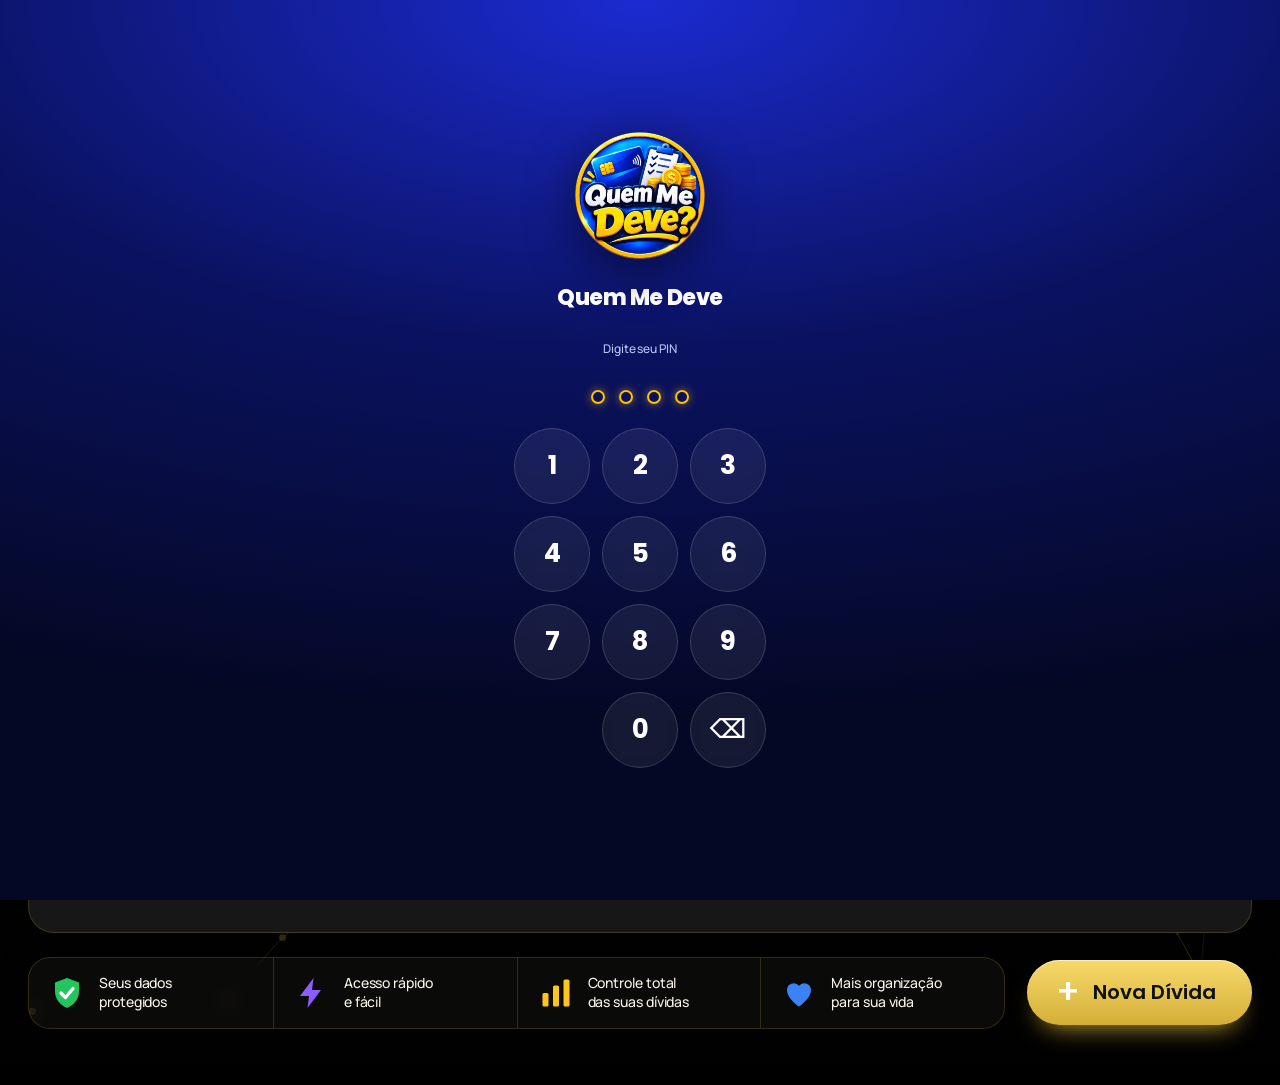
==== commit 66870c29: "Add files via upload" ====
--- a/index.html
+++ b/index.html
@@ -16,6 +16,7 @@
 <link rel="preconnect" href="https://fonts.googleapis.com"><link rel="preconnect" href="https://fonts.gstatic.com" crossorigin>
 <link href="https://fonts.googleapis.com/css2?family=Poppins:wght@500;600;700;800&family=Manrope:wght@400;500;600;700;800&display=swap" rel="stylesheet">
 <link rel="stylesheet" href="style.css?v=24">
+<link rel="stylesheet" href="tema.css?v=6">
 </head>
 <body>
 <div class="app">
@@ -43,7 +44,7 @@
 <main class="page">
 <canvas id="fx" aria-hidden="true"></canvas>
 <section id="v_home">
-<div class="banner rise"><img src="banner.webp" alt="Quem Me Deve? Controle suas dívidas de forma simples e eficiente!"></div>
+<div class="hero rise"><div class="hero-t"><h1>Quem Me <em>Deve?</em></h1><p>Controle suas dívidas de forma simples e eficiente!</p><button type="button" class="go hero-b" onclick="document.getElementById('rg').click()"><span class="gi">+</span> Adicionar Nova Dívida</button></div><div class="hero-a" aria-hidden="true"><i></i><i></i><i></i><i></i><i></i><i></i></div></div>
 
 <div class="kpis">
 <div class="kpi k1 rise"><span class="ki"><svg viewBox="0 0 24 24" fill="none" stroke="currentColor" stroke-width="2" stroke-linecap="round" stroke-linejoin="round" aria-hidden="true"><path d="M3 7a2 2 0 0 1 2-2h13v4"/><path d="M3 7v11a2 2 0 0 0 2 2h14a1 1 0 0 0 1-1v-3"/><path d="M21 12v4h-5a2 2 0 0 1 0-4z"/></svg></span><div><small>Total Devido</small><b id="tt">R$ 0,00</b><em id="ktn"></em></div></div>
@@ -274,7 +275,7 @@
 <div id="toast" role="status"><span id="tm"></span><button id="tu">Desfazer</button><button id="t2" hidden></button></div>
 <canvas id="fxc" aria-hidden="true"></canvas>
 <script src="shared.js?v=22"></script>
-<script src="script.js?v=25"></script>
-<script src="efeitos.js?v=21"></script>
+<script src="script.js?v=26"></script>
+<script src="efeitos.js?v=22"></script>
 </body>
 </html>
--- a/tema.css
+++ b/tema.css
@@ -0,0 +1,221 @@
+/* ==========================================================
+   Quem Me Deve · tema Preto, Branco e Dourado
+   Carregue DEPOIS de style.css e devedor.css. Para voltar ao
+   azul, é só tirar a linha <link> do tema.css.
+   ========================================================== */
+:root,:root[data-theme="dark"]{
+  color-scheme:dark;
+  --bg:#0a0a0a;--card:#141414;--tx:#f7f3e8;--mu:#a8a08a;--bd:rgba(212,175,55,.2);
+  --pr:#f2c94c;--pr2:#d4af37;--gold:#f2c94c;--navy:#f7f3e8;--on:#111;
+  --ok:#4ade80;--okb:rgba(74,222,128,.14);--pe:#ff6b6b;--peb:rgba(255,107,107,.15);--rd:#ff6b6b;
+  --nav1:#111;--nav2:#000;
+  --shadow:0 1px 0 rgba(255,255,255,.04) inset,0 24px 48px -28px rgba(0,0,0,.95);
+  --glow:0 0 0 1px rgba(212,175,55,.3),0 24px 50px -20px rgba(212,175,55,.35);
+}
+:root[data-theme="light"]{
+  color-scheme:light;
+  --bg:#f6f4ee;--card:#ffffff;--tx:#141414;--mu:#6f6a5a;--bd:#e6dfc9;
+  --pr:#9a7410;--pr2:#b8860b;--gold:#d4a017;--navy:#141414;--on:#111;
+  --ok:#12803c;--okb:#dff3e6;--pe:#c62828;--peb:#fde8e8;--rd:#c62828;
+  --nav1:#111;--nav2:#000;
+  --shadow:0 1px 1px rgba(0,0,0,.04),0 18px 38px -24px rgba(90,70,10,.35);
+  --glow:0 0 0 1px rgba(184,134,11,.25),0 22px 46px -22px rgba(184,134,11,.4);
+}
+body,body.dvb{background:#000}
+:root[data-theme="light"] body.dvb{background:var(--bg)}
+
+/* menu lateral */
+.side{background:linear-gradient(180deg,#000 0%,#0d0d0d 70%,#1a1405 100%);border-right:1px solid rgba(212,175,55,.25)}
+.nv{color:#efe9d6}
+.nv:hover{background:rgba(212,175,55,.1)}
+.nv.on{background:linear-gradient(90deg,#f2c94c,#d4af37);color:#111;box-shadow:0 14px 28px -14px #d4af37,inset 0 1px 0 rgba(255,255,255,.45)}
+.sb-tip{background:rgba(212,175,55,.07);border:1px solid rgba(212,175,55,.28);color:#efe9d6}
+.sb-logo img{filter:drop-shadow(0 12px 26px rgba(212,175,55,.45))}
+
+/* fundo, topo e página */
+.mainc{background:radial-gradient(900px 480px at 80% -8%,rgba(212,175,55,.14),transparent 62%),linear-gradient(180deg,#0a0a0a,#000)}
+.mainc::after{background:radial-gradient(ellipse at 50% 130%,rgba(212,175,55,.22),transparent 66%)}
+.topbar{background:rgba(10,10,10,.7);border-bottom:1px solid rgba(212,175,55,.22)}
+.tdate{color:#efe9d6}
+.tb-i{background:rgba(255,255,255,.05);border:1.5px solid rgba(212,175,55,.4);color:#f7f3e8}
+.tb-i:hover{background:rgba(212,175,55,.18)}
+.tb-i.on{background:var(--gold);color:#111;border-color:var(--gold);box-shadow:0 0 18px rgba(212,175,55,.55)}
+:root[data-theme="light"] .mainc{background:#000}
+:root[data-theme="light"] .page{background:var(--bg)}
+
+/* banner (a imagem azul vira dourada) */
+.banner img{border:1px solid rgba(212,175,55,.4);box-shadow:var(--glow);filter:grayscale(1) sepia(1) saturate(2.4) hue-rotate(-10deg) brightness(.85) contrast(1.1)}
+
+/* cartões do resumo: preto com detalhe dourado */
+.kpi,.k1,.k2,.k3,.k4{--g1:#1a1a1a;--g2:#0a0a0a;color:#f7f3e8;border:1px solid rgba(212,175,55,.3);
+  background:linear-gradient(145deg,#1d1a10,#0a0a0a);box-shadow:inset 0 1px 0 rgba(255,255,255,.06),0 22px 40px -26px #000}
+.kpi:hover{transform:translateY(-5px);border-color:#f2c94c;box-shadow:0 26px 46px -24px rgba(212,175,55,.5)}
+.kpi::before,:root[data-theme="dark"] .kpi::before{background:radial-gradient(260px circle at var(--mx) var(--my),rgba(242,201,76,.2),transparent 62%)}
+.kpi::after{background:radial-gradient(120% 90% at 15% 140%,rgba(212,175,55,.22),transparent 62%)}
+.ki,.k2 .ki{color:#f2c94c}
+.k2 .ki{background:rgba(212,175,55,.16);box-shadow:inset 0 1px 0 rgba(255,255,255,.2)}
+:root[data-theme="light"] .kpi{background:linear-gradient(145deg,#fffdf5,#f4ecd2);color:#141414;border-color:#e3d49a}
+:root[data-theme="light"] .ki,:root[data-theme="light"] .k2 .ki{color:#9a7410}
+
+/* botões e campos */
+.add,.go{background:linear-gradient(180deg,#f7d96b,#d4af37);color:#111;box-shadow:inset 0 1px 0 rgba(255,255,255,.55),0 14px 26px -14px #d4af37}
+.add:hover,.go:hover{filter:brightness(1.06)}
+.sec{background:rgba(255,255,255,.04);border:1px solid var(--bd);color:var(--tx)}
+.sec:hover{border-color:var(--pr);color:var(--pr);background:rgba(212,175,55,.1)}
+input,select,textarea{background:rgba(255,255,255,.05);border:1px solid var(--bd);color:var(--tx)}
+:root[data-theme="light"] input,:root[data-theme="light"] select,:root[data-theme="light"] textarea{background:#fff}
+input:focus,select:focus,textarea:focus{border-color:var(--pr);box-shadow:0 0 0 4px rgba(212,175,55,.2)}
+.lnk{color:var(--pr)}
+
+/* área do devedor */
+.lgn{background:radial-gradient(120% 90% at 50% 0%,#2a2208 0%,#0d0d0d 55%,#000 100%)}
+.lc{background:var(--card);border:1px solid rgba(212,175,55,.35);box-shadow:0 50px 110px -30px rgba(0,0,0,.95)}
+.lgl{filter:drop-shadow(0 18px 30px rgba(212,175,55,.4))}
+.dtop{background:rgba(0,0,0,.75);border-bottom:1px solid rgba(212,175,55,.25)}
+.dtop .s{color:#cfc6a8}
+.dclock .sec{background:rgba(212,175,55,.1);border:1px solid rgba(212,175,55,.4);color:#f7f3e8}
+.dhero{background:linear-gradient(120deg,#1a1405,#000 70%);border:1px solid rgba(212,175,55,.35);box-shadow:var(--glow);color:#f7f3e8}
+.dhero::before{background:radial-gradient(circle,rgba(242,201,76,.35),transparent 65%)}
+.dhero .s{color:#cfc6a8}
+body.dvb{background:radial-gradient(900px 480px at 75% -6%,rgba(212,175,55,.14),transparent 62%),#050505 fixed}
+:root[data-theme="light"] body.dvb{background:var(--bg)}
+.dbt{border:1px solid var(--bd)}
+.dbt:hover{border-color:rgba(212,175,55,.55);box-shadow:var(--glow)}
+.pxk{border:1px solid var(--bd)}
+
+/* ==========================================================
+   Layout com menu no topo (computador). No celular continua
+   o menu fixo embaixo, como era.
+   ========================================================== */
+@media(min-width:901px){
+  .app{display:block}
+  .side{position:sticky;top:0;z-index:40;height:auto;flex-direction:row;align-items:center;gap:22px;padding:8px 28px;overflow:visible;
+    background:rgba(8,8,8,.88);backdrop-filter:blur(16px);-webkit-backdrop-filter:blur(16px);border-right:0;border-bottom:1px solid rgba(212,175,55,.28)}
+  .sb-logo{margin:0}
+  .sb-logo img{width:56px;height:56px;animation:none}
+  .nav{flex-direction:row;align-items:center;gap:6px;flex:1;width:auto}
+  .nv{width:auto;padding:9px 16px;font-size:14px;gap:8px;border-radius:999px;white-space:nowrap}
+  .nv svg{width:18px;height:18px}
+  #sair{margin-left:auto}
+  .sb-tip,.sb-art,#fx2{display:none}
+  .mainc::after{left:0}
+  .topbar{position:static;padding:12px 28px;background:transparent;border-bottom:0;backdrop-filter:none;-webkit-backdrop-filter:none}
+  .page{max-width:1440px;margin:0 auto;padding:6px 28px 56px}
+  .banner img{width:100%;border-radius:26px}
+  .kpi{border-radius:22px}
+}
+
+/* ==========================================================
+   Início sem foto: banner feito só com HTML e CSS
+   ========================================================== */
+.hero{position:relative;overflow:hidden;display:flex;align-items:center;justify-content:space-between;gap:20px;min-height:200px;padding:34px 40px;border-radius:26px;
+  background:radial-gradient(520px 260px at 88% 40%,rgba(212,175,55,.28),transparent 70%),linear-gradient(120deg,#16120a,#000 75%);
+  border:1px solid rgba(212,175,55,.38);box-shadow:var(--glow);color:#f7f3e8}
+.hero-t{position:relative;z-index:1;max-width:560px}
+.hero h1{font-size:clamp(34px,5vw,56px);font-weight:800;font-style:italic;line-height:1.05;letter-spacing:-.03em;color:#fff}
+.hero h1 em{color:#f2c94c;font-style:italic}
+.hero p{margin:10px 0 18px;font-size:clamp(15px,2vw,20px);color:#e6dfc8}
+.hero-b{display:inline-flex;align-items:center;gap:8px;padding:12px 24px;border-radius:999px;font-size:15px;animation:none}
+.hero-a{position:relative;width:240px;height:150px;flex:none}
+.hero-a i{position:absolute;width:110px;height:26px;border-radius:50%;background:linear-gradient(180deg,#fbe38a,#c99a1c);box-shadow:0 7px 0 #8a6a0e,0 12px 18px -6px rgba(0,0,0,.7);border:2px solid #f9e7a0}
+.hero-a i:nth-child(1){left:20px;bottom:6px}
+.hero-a i:nth-child(2){left:20px;bottom:20px}
+.hero-a i:nth-child(3){left:20px;bottom:34px}
+.hero-a i:nth-child(4){left:96px;bottom:6px}
+.hero-a i:nth-child(5){left:96px;bottom:20px}
+.hero-a i:nth-child(6){left:96px;bottom:34px;width:96px}
+:root[data-theme="light"] .hero{background:radial-gradient(520px 260px at 88% 40%,rgba(212,175,55,.3),transparent 70%),linear-gradient(120deg,#16120a,#000 75%)}
+@media(max-width:700px){.hero{padding:22px 20px}.hero-a{display:none}}
+
+/* telas de senha e PIN continuam azuis */
+.lgn,#lock{--bg:#050b30;--card:#0a1445;--tx:#eef2ff;--mu:#93a0d8;--bd:rgba(130,150,255,.17);--pr:#5a93ff;--pr2:#38bdf8;--on:#fff;
+  --nav1:#0a1260;--nav2:#050b30;--ok:#2bd46b;--pe:#ff5566;--shadow:0 1px 0 rgba(255,255,255,.04) inset,0 24px 48px -28px rgba(0,0,40,.9)}
+.lgn{background:radial-gradient(120% 90% at 50% 0%,#1b2bd0 0%,#0a1260 50%,#040824 100%)}
+.lc{border:1px solid rgba(130,150,255,.28);box-shadow:0 50px 110px -30px rgba(0,0,30,.9)}
+.lgl{filter:drop-shadow(0 18px 30px rgba(30,40,255,.55))}
+.lgn .add,#lock .add{background:linear-gradient(180deg,#31d65f,#12a940);color:#fff;box-shadow:inset 0 1px 0 rgba(255,255,255,.4),0 14px 26px -12px #12a940}
+.lgn input,#lock input{background:color-mix(in srgb,#eef2ff 5%,transparent);border:1px solid rgba(130,150,255,.17);color:#eef2ff}
+.lgn input:focus,#lock input:focus{border-color:#5a93ff;box-shadow:0 0 0 4px rgba(90,147,255,.22)}
+.lgn .lnk{color:#5a93ff}
+
+/* ==========================================================
+   Configurações organizadas (duas colunas, cartões com ícone)
+   ========================================================== */
+#cd{width:min(920px,96vw);max-height:92vh;border-radius:26px;padding:0;overflow:auto}
+#cd .cs{grid-template-columns:repeat(2,minmax(0,1fr));gap:14px;padding:22px 24px 24px}
+#cd .cs>h2{grid-column:1/-1;font-size:22px;padding-bottom:12px;border-bottom:1px solid var(--bd);position:sticky;top:-22px;margin-top:-22px;padding-top:22px;background:var(--card);z-index:2}
+#cd .cs>.cg:nth-of-type(3),#cd .cs>.cg:nth-of-type(7),#cd .cs>.add{grid-column:1/-1}
+#cd .cg{display:flex;flex-direction:column;gap:2px;padding:16px 18px;border-radius:20px;border:1px solid var(--bd);background:color-mix(in srgb,var(--tx) 4%,transparent)}
+#cd .cg h3{display:flex;align-items:center;gap:10px;font-size:15px;color:var(--tx);margin:0 0 8px;padding-bottom:10px;border-bottom:1px dashed var(--bd)}
+#cd .cg h3::before{display:grid;place-items:center;width:32px;height:32px;border-radius:10px;font-size:16px;background:rgba(212,175,55,.18);flex:none}
+#cd .cg:nth-of-type(1) h3::before{content:"🎨"}
+#cd .cg:nth-of-type(2) h3::before{content:"💳"}
+#cd .cg:nth-of-type(3) h3::before{content:"🔑"}
+#cd .cg:nth-of-type(4) h3::before{content:"👥"}
+#cd .cg:nth-of-type(5) h3::before{content:"🔒"}
+#cd .cg:nth-of-type(6) h3::before{content:"📱"}
+#cd .cg:nth-of-type(7) h3::before{content:"💾"}
+#cd .cr{padding:9px 0;border-bottom:1px solid color-mix(in srgb,var(--tx) 7%,transparent)}
+#cd .cr:last-of-type{border-bottom:0}
+#cd .cr button,#cd .cr .lkb{border-radius:999px;white-space:nowrap}
+#cd .cr input{width:90px;height:38px;text-align:center}
+#cd .s{line-height:1.5;margin:8px 0 0}
+#cd .bk2{display:grid;grid-template-columns:repeat(auto-fit,minmax(150px,1fr));gap:8px}
+#cd .bk2 button{border-radius:12px}
+#cd>.cs>.add{border-radius:999px;padding:13px}
+@media(max-width:760px){#cd .cs{grid-template-columns:1fr;padding:16px}#cd .cs>.cg:nth-of-type(n){grid-column:auto}}
+
+/* acordeão "Acesso do devedor" na janela da pessoa */
+details.acc{border:1px solid var(--bd);border-radius:18px;background:color-mix(in srgb,var(--tx) 4%,transparent);padding:0;overflow:hidden}
+details.acc>summary{cursor:pointer;list-style:none;display:flex;align-items:center;gap:10px;padding:14px 16px;font-weight:700;font-size:15px}
+details.acc>summary::-webkit-details-marker{display:none}
+details.acc>summary::after{content:"▾";margin-left:auto;color:var(--pr);transition:transform .25s}
+details.acc[open]>summary::after{transform:rotate(180deg)}
+details.acc[open]>summary{border-bottom:1px solid var(--bd);background:rgba(212,175,55,.1)}
+details.acc>*:not(summary){margin-left:16px;margin-right:16px}
+details.acc>.s:first-of-type{margin-top:12px}
+details.acc>*:last-child{margin-bottom:16px}
+
+/* ==========================================================
+   Área do devedor mais bonita (modo noturno e claro)
+   ========================================================== */
+.dtop{background:rgba(0,0,0,.82)}
+.dclock .tb-i{background:rgba(212,175,55,.12);border:1px solid rgba(212,175,55,.4);color:#f7f3e8;width:38px;height:38px;border-radius:12px}
+.dmain{max-width:1020px;padding:24px 18px 70px}
+.dhero{border-radius:28px;padding:30px 32px;gap:20px}
+.dhero .st{font-size:14px;padding:7px 18px;font-weight:700}
+.dnx{font-size:16px;max-width:560px}
+.dhero .go{padding:16px 34px;font-size:17px;border-radius:999px}
+.dmain .kpis{grid-template-columns:repeat(auto-fit,minmax(210px,1fr));gap:14px}
+.dmain .panel{border-radius:26px;border:1px solid var(--bd);background:var(--card);box-shadow:var(--shadow);overflow:hidden}
+.dmain .ph{padding:18px 22px;border-bottom:1px solid var(--bd)}
+.dmain .ph h2{font-size:18px}
+.dbt{border-radius:20px;background:color-mix(in srgb,var(--tx) 3%,transparent);border:1px solid var(--bd)}
+.dbt>summary{padding:18px 20px}
+.dbt .pb{height:9px;border-radius:99px;background:color-mix(in srgb,var(--tx) 10%,transparent);overflow:hidden}
+.dbt .pb i{display:block;height:100%;border-radius:99px;background:linear-gradient(90deg,#d4af37,#f7d96b)}
+.dr{padding:13px 20px}
+.dr:hover{background:rgba(212,175,55,.07)}
+.stp{font-weight:700}
+.pyr{padding:14px 6px}
+.pxk{border-radius:18px;background:rgba(212,175,55,.07);border:1px solid rgba(212,175,55,.3)}
+.pxcode{background:color-mix(in srgb,var(--tx) 5%,transparent)}
+#pgd{border-radius:26px}
+:root[data-theme="light"] .dtop{background:rgba(0,0,0,.9)}
+:root[data-theme="light"] .dmain .panel{background:#fff}
+:root[data-theme="light"] .dbt{background:#fffdf7}
+:root[data-theme="light"] .dr:hover{background:#fbf5df}
+:root[data-theme="light"] .pxk{background:#fbf5df;border-color:#e3d49a}
+:root[data-theme="light"] .dhero{box-shadow:0 24px 50px -26px rgba(90,70,10,.55)}
+@media(max-width:700px){.dhero{padding:22px 20px}.dmain{padding:16px 12px 60px}}
+
+/* modo claro: texto dos cartões do resumo legível */
+:root[data-theme="light"] .kpi small,:root[data-theme="light"] .kpi em{color:#6f6a5a}
+:root[data-theme="light"] .kpi b{color:#141414}
+
+/* partículas de fundo e botão de baixar app no devedor */
+body.dvb #fx{position:fixed;inset:0;width:100%;height:100%;margin:0;z-index:0;pointer-events:none}
+body.dvb .dmain{position:relative;z-index:1}
+body.dvb .dtop{z-index:20}
+.lgn{position:relative;z-index:1}
+.lc .inst{justify-self:center;border-radius:999px;padding:10px 20px}
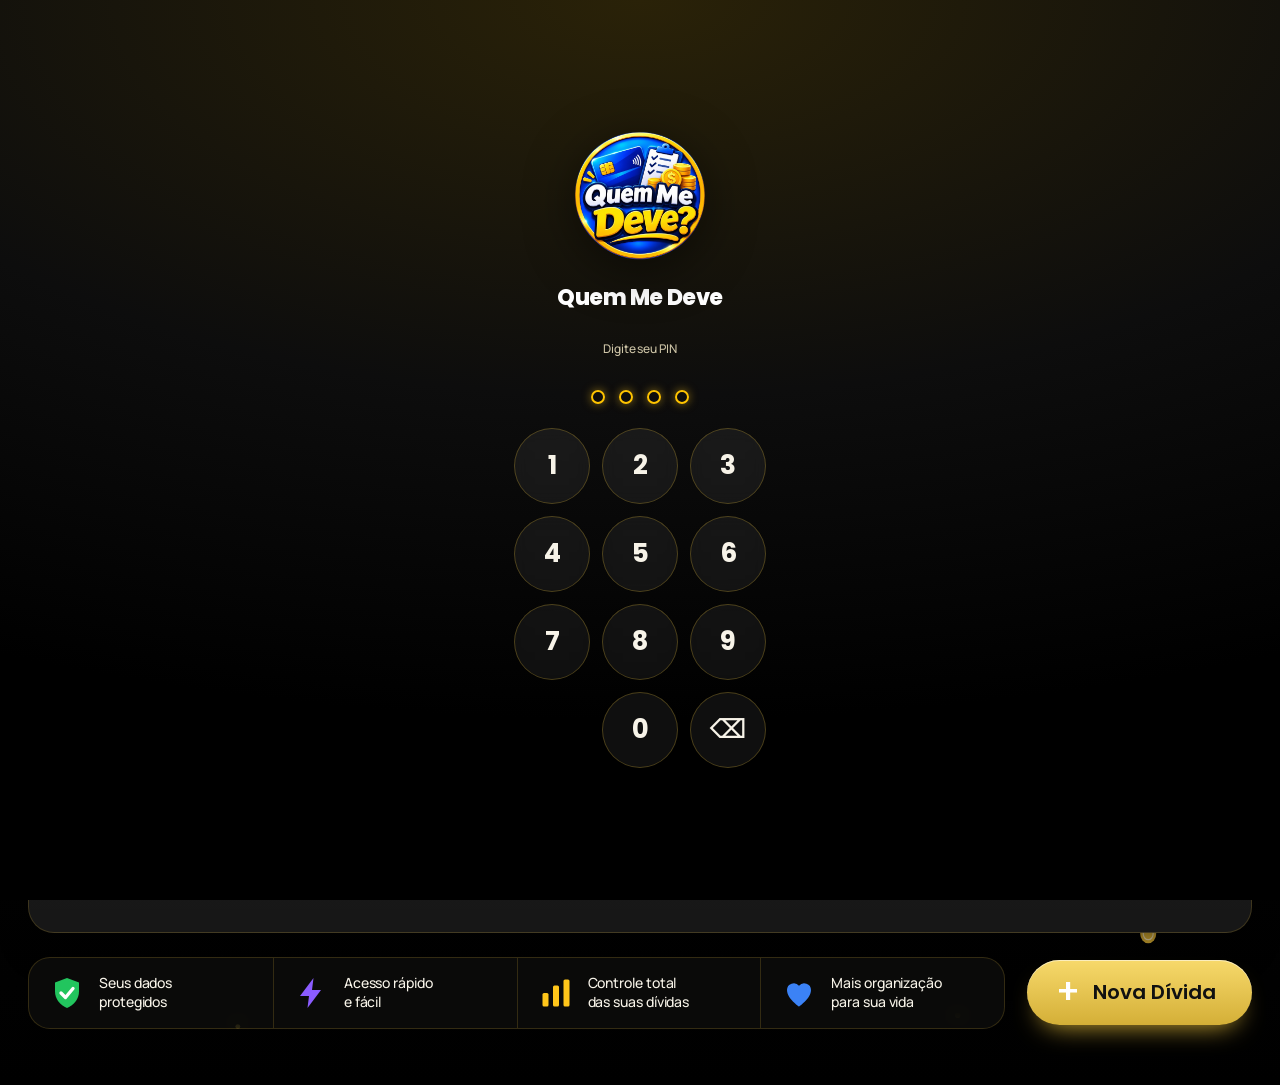
==== commit 9c81c637: "Add files via upload" ====
--- a/index.html
+++ b/index.html
@@ -5,7 +5,7 @@
 <meta name="viewport" content="width=device-width, initial-scale=1, viewport-fit=cover">
 <title>Quem Me Deve · Admin</title>
 <meta name="robots" content="noindex,nofollow">
-<meta name="theme-color" content="#050b30">
+<meta name="theme-color" content="#0a0a0a">
 <script>try{var t=localStorage.getItem("dv-th");document.documentElement.dataset.theme=t===""?"light":(t||"dark")}catch(e){document.documentElement.dataset.theme="dark"}</script>
 <link rel="manifest" href="manifest.webmanifest">
 <link rel="icon" type="image/png" href="logo.png">
@@ -15,8 +15,8 @@
 <meta name="mobile-web-app-capable" content="yes">
 <link rel="preconnect" href="https://fonts.googleapis.com"><link rel="preconnect" href="https://fonts.gstatic.com" crossorigin>
 <link href="https://fonts.googleapis.com/css2?family=Poppins:wght@500;600;700;800&family=Manrope:wght@400;500;600;700;800&display=swap" rel="stylesheet">
-<link rel="stylesheet" href="style.css?v=24">
-<link rel="stylesheet" href="tema.css?v=6">
+<link rel="stylesheet" href="style.css?v=25">
+<link rel="stylesheet" href="tema.css?v=7">
 </head>
 <body>
 <div class="app">
@@ -125,7 +125,7 @@
 <p class="s">O devedor entra em <b>devedor.html</b> com o ID <b id="p_aid">—</b> e a senha abaixo. Ele só vê as próprias dívidas e não consegue alterar nada.</p>
 <div class="fg"><div><label for="p_pwd">Senha do devedor</label><input id="p_pwd" type="text" placeholder="Qualquer senha que você quiser" autocomplete="off" autocapitalize="off" spellcheck="false"></div><div style="align-self:end"><button class="sec" type="button" id="p_pg" style="width:100%">🎲 Gerar senha</button></div></div>
 <div class="ktools" style="margin-top:10px"><button class="sec" type="button" id="p_cp">📋 Copiar senha</button><button class="sec" type="button" id="p_sh">🙈 Ocultar senha</button></div>
-<div class="ktools" style="margin-top:8px"><button class="add" type="button" id="p_ac">Criar / atualizar acesso</button><button class="sec" type="button" id="p_al">🔗 Copiar link</button><button class="sec" type="button" id="p_aw">💬 Enviar acesso</button><button class="sec" type="button" id="p_ar">✏️ Alterar senha</button></div>
+<div class="ktools" style="margin-top:8px"><button class="add" type="button" id="p_ac">Criar / atualizar acesso</button><button class="add" type="button" id="p_aa">📋 Copiar acesso</button><button class="sec" type="button" id="p_al">🔗 Copiar link</button><button class="sec" type="button" id="p_aw">💬 Enviar acesso</button><button class="sec" type="button" id="p_ar">✏️ Alterar senha</button></div>
 <p class="s" id="p_am" style="margin-top:8px"></p>
 </details>
 <div class="full ktools"><button class="sec" type="button" id="p_pay">💵 Pagamento</button><button class="sec" type="button" id="p_n">＋ Nova dívida</button><button class="sec" type="button" id="p_w">💬 Cobrar</button><button class="sec" type="button" id="p_x">📄 Extrato</button><button class="sec" type="button" id="p_r">🧾 Recibo</button><button class="sec" type="button" id="p_q">✔ Quitar tudo</button></div>
@@ -143,7 +143,7 @@
 
 <dialog id="xd"><div id="x_b"></div>
 <div class="fg" style="margin-top:12px">
-<button class="add" id="x_w">Enviar no WhatsApp</button><button class="sec" id="x_i">Imagem</button>
+<button class="add" id="x_w">Enviar no WhatsApp</button><button class="sec" id="x_i">🖼 Extrato (imagem)</button>
 <button class="sec" id="x_c">Copiar texto</button><button class="sec" data-close="xd">Fechar</button>
 </div></dialog>
 
@@ -240,7 +240,7 @@
 <dialog id="recd"><label class="ck" id="rc_jw" hidden><input type="checkbox" id="rc_j"> Juntar todas as dívidas em um só quadro</label>
 <div id="rc_b"></div>
 <div class="fg rc-act">
-<button class="add" id="rc_w">Enviar no WhatsApp</button><button class="sec" id="rc_i">Imagem</button>
+<button class="add" id="rc_w">Enviar no WhatsApp</button><button class="sec" id="rc_i">🖼 Recibo (imagem)</button>
 <button class="sec" id="rc_c">Copiar texto</button><button class="sec" id="rc_p">Imprimir / PDF</button>
 <button class="sec full" data-close="recd">Fechar</button></div></dialog>
 
@@ -275,7 +275,7 @@
 <div id="toast" role="status"><span id="tm"></span><button id="tu">Desfazer</button><button id="t2" hidden></button></div>
 <canvas id="fxc" aria-hidden="true"></canvas>
 <script src="shared.js?v=22"></script>
-<script src="script.js?v=26"></script>
+<script src="script.js?v=28"></script>
 <script src="efeitos.js?v=22"></script>
 </body>
 </html>
--- a/style.css
+++ b/style.css
@@ -112,7 +112,7 @@
 
 /* 06 · Minhas Dívidas: painel, filtros e tabela */
 .panel{margin-top:20px;border-radius:var(--r);background:var(--card);border:1.5px solid var(--bd);box-shadow:var(--shadow);overflow:hidden;animation-delay:.25s}
-.ph{display:flex;justify-content:space-between;align-items:center;gap:16px;flex-wrap:wrap;padding:16px 20px;background:linear-gradient(90deg,#02205f,#033a96);color:#fff}
+.ph{display:flex;justify-content:space-between;align-items:center;gap:16px;flex-wrap:wrap;padding:16px 20px;background:linear-gradient(90deg,#1a1405,#0a0a0a);color:#fff}
 .ph h2{display:flex;align-items:center;gap:12px;font-size:25px;font-weight:800;letter-spacing:-.03em}
 .ph h2 svg{width:28px;height:28px}
 .ph .s{color:rgba(255,255,255,.7);font-weight:500;font-size:13px;letter-spacing:0}
@@ -246,9 +246,9 @@
 .rk-b.g{background:var(--okb);color:var(--ok)}.rk-b.m{background:#fff3d6;color:#a86400}.rk-b.r{background:var(--peb);color:var(--pe)}.rk-b.n{background:var(--bd);color:var(--mu)}
 
 /* 09 · Janelas */
-dialog{border:0;border-radius:26px;padding:24px;width:min(500px,94vw);max-height:92vh;overflow:auto;background:var(--card);color:var(--tx);box-shadow:0 40px 90px -20px rgba(0,10,50,.6)}
+dialog{border:0;border-radius:26px;padding:24px;width:min(500px,94vw);max-height:92vh;overflow:auto;background:var(--card);color:var(--tx);box-shadow:0 40px 90px -20px rgba(0,0,0,.7)}
 dialog[open]{animation:pop .32s var(--ease)}
-dialog::backdrop{background:rgba(2,16,60,.6);backdrop-filter:blur(5px)}
+dialog::backdrop{background:rgba(0,0,0,.78);backdrop-filter:blur(5px)}
 dialog h2{font-size:22px;font-weight:800;letter-spacing:-.03em}
 dialog #f{display:grid;grid-template-columns:1fr 1fr;gap:14px}
 .pr{display:flex;align-items:center;gap:14px}
@@ -257,7 +257,7 @@
 .psum div{background:var(--bg);border:1.5px solid var(--bd);border-radius:18px;padding:12px 14px}
 .psum small{display:block;font-size:10px;font-weight:800;letter-spacing:.1em;text-transform:uppercase;color:var(--mu)}
 .psum b{font-size:18px;font-weight:800}
-.psum .t{grid-column:1/-1;background:linear-gradient(120deg,#0a3bc2,#1d8bff);border:0;color:#fff}
+.psum .t{grid-column:1/-1;background:linear-gradient(120deg,#d4af37,#f7d96b);border:0;color:#fff}
 .psum .t small{color:rgba(255,255,255,.8)}
 .psum .t input{background:rgba(255,255,255,.18);border:1.5px solid rgba(255,255,255,.4);color:#fff;font-size:28px;font-weight:800;height:58px;margin-top:6px}
 .psum .t input:focus{background:rgba(255,255,255,.28);border-color:#fff}
@@ -314,10 +314,10 @@
 .rc-act{margin-top:16px}
 
 /* 10 · Avisos, seleção e PIN */
-#toast{position:fixed;left:50%;bottom:calc(22px + env(safe-area-inset-bottom,0px));transform:translate(-50%,30px);opacity:0;pointer-events:none;background:#031e5a;color:#fff;border-radius:16px;padding:11px 12px 11px 20px;display:flex;gap:10px;align-items:center;flex-wrap:wrap;box-shadow:0 20px 50px -14px rgba(0,10,50,.7);transition:.35s var(--ease);z-index:60;max-width:92vw;font-size:14px}
+#toast{position:fixed;left:50%;bottom:calc(22px + env(safe-area-inset-bottom,0px));transform:translate(-50%,30px);opacity:0;pointer-events:none;background:#0e0c06;color:#fff;border-radius:16px;padding:11px 12px 11px 20px;display:flex;gap:10px;align-items:center;flex-wrap:wrap;box-shadow:0 20px 50px -14px rgba(0,0,0,.8);transition:.35s var(--ease);z-index:60;max-width:92vw;font-size:14px}
 #toast.on{opacity:1;transform:translate(-50%,0);pointer-events:auto}
 #toast button{background:linear-gradient(110deg,#ffd21f,#ffb300);color:#0c1c4a;padding:7px 15px;font-weight:800;font-size:13px;border-radius:99px}
-#selbar{position:fixed;left:50%;bottom:calc(20px + env(safe-area-inset-bottom,0px));transform:translateX(-50%);z-index:55;display:flex;align-items:center;gap:8px;flex-wrap:wrap;justify-content:center;padding:10px 12px 10px 18px;border-radius:22px;background:var(--card);border:1.5px solid var(--bd);box-shadow:0 20px 50px -14px rgba(0,10,50,.5);max-width:94vw;animation:pop .35s var(--ease)}
+#selbar{position:fixed;left:50%;bottom:calc(20px + env(safe-area-inset-bottom,0px));transform:translateX(-50%);z-index:55;display:flex;align-items:center;gap:8px;flex-wrap:wrap;justify-content:center;padding:10px 12px 10px 18px;border-radius:22px;background:var(--card);border:1.5px solid var(--bd);box-shadow:0 20px 50px -14px rgba(0,0,0,.6);max-width:94vw;animation:pop .35s var(--ease)}
 #selbar span{font-weight:800;font-size:14px}
 #selbar button{padding:8px 14px;font-size:13px}
 .fab{display:none}
@@ -325,7 +325,7 @@
 .lk{text-align:center;width:min(320px,100%);display:grid;gap:14px;justify-items:center}
 .lk .logo img{width:130px;height:130px;filter:drop-shadow(0 10px 24px rgba(0,0,0,.5))}
 .lk h2{font-size:22px;font-weight:800}
-.lk .s{color:#b8c8f5}
+.lk .s{color:#cfc6a8}
 .dots{display:flex;gap:14px;margin:6px 0 10px}
 .dots i{width:14px;height:14px;border-radius:50%;border:2px solid #ffc400;transition:background .15s,transform .15s}
 .dots i.f{background:#ffc400;transform:scale(1.15)}
@@ -357,7 +357,7 @@
 #v_home,#v_rep{animation:viewin .5s var(--ease)}
 @keyframes viewin{from{opacity:0;transform:translateY(14px)}}
 .topbar{transition:box-shadow .3s}
-.topbar.sc{box-shadow:0 14px 30px -14px rgba(0,10,50,.7)}
+.topbar.sc{box-shadow:0 14px 30px -14px rgba(0,0,0,.8)}
 
 /* 12 · Modo privacidade (esconde os valores em reais) */
 .tb-i svg{width:20px;height:20px}
@@ -371,7 +371,7 @@
 @media(max-width:900px){
   #fx2{display:none}
   .app{grid-template-columns:1fr}
-  .side{position:fixed;top:auto;bottom:0;left:0;right:0;height:auto;flex-direction:row;padding:6px 6px calc(6px + env(safe-area-inset-bottom,0px));z-index:50;box-shadow:0 -10px 30px -10px rgba(0,10,50,.5)}
+  .side{position:fixed;top:auto;bottom:0;left:0;right:0;height:auto;flex-direction:row;padding:6px 6px calc(6px + env(safe-area-inset-bottom,0px));z-index:50;box-shadow:0 -10px 30px -10px rgba(0,0,0,.6)}
   .sb-logo,.sb-art{display:none}
   .nav{flex-direction:row;width:100%;gap:2px}
   .nv{flex-direction:column;gap:3px;padding:8px 2px;font-size:10px;text-align:center;flex:1;min-width:0;justify-content:center}
@@ -489,7 +489,7 @@
   color-scheme:dark;
   --font:"Manrope","Segoe UI Variable Text","Segoe UI",system-ui,-apple-system,Roboto,sans-serif;
   --fd:"Poppins","Manrope","Segoe UI",system-ui,sans-serif;
-  --bg:#050b30;--card:#0a1445;--tx:#eef2ff;--mu:#93a0d8;--bd:rgba(130,150,255,.17);
+  --bg:#050b30;--card:#0a1445;--tx:#eef2ff;--mu:#93a0d8;--bd:rgba(212,175,55,.17);
   --pr:#5a93ff;--pr2:#38bdf8;--gold:#ffc61a;--navy:#eef2ff;--on:#fff;
   --ok:#2bd46b;--okb:rgba(43,212,107,.16);--pe:#ff5566;--peb:rgba(255,85,102,.16);--rd:#ff5566;--wa:#2bd46b;
   --nav1:#0a1260;--nav2:#050b30;--r:24px;
@@ -521,8 +521,8 @@
 .add:hover::after,.go:hover::after{transform:translateX(120%)}
 
 /* menu lateral */
-.side{background:linear-gradient(180deg,#060b45 0%,#0c1380 55%,#2a1db4 100%);border-right:1px solid rgba(130,150,255,.14)}
-.sb-logo img{animation:none;filter:drop-shadow(0 12px 26px rgba(30,40,255,.55))}
+.side{background:linear-gradient(180deg,#060b45 0%,#0c1380 55%,#2a1db4 100%);border-right:1px solid rgba(212,175,55,.14)}
+.sb-logo img{animation:none;filter:drop-shadow(0 12px 26px rgba(212,175,55,.4))}
 .nv{font-size:16px;font-weight:600;padding:13px 16px;gap:14px;color:#e4eaff;border-radius:16px}
 .nv:hover{background:rgba(255,255,255,.08)}
 .nv.on{background:linear-gradient(90deg,#2b5cff,#1d3fe0);box-shadow:0 14px 28px -12px #2b5cff,inset 0 1px 0 rgba(255,255,255,.25);color:#fff}
@@ -532,9 +532,9 @@
 /* topo e fundo */
 .mainc{position:relative;background:radial-gradient(1000px 520px at 75% -6%,rgba(70,60,240,.28),transparent 62%),linear-gradient(180deg,#050b30,#040824)}
 .mainc::after{content:"";position:fixed;left:272px;right:0;bottom:0;height:170px;background:radial-gradient(ellipse at 50% 130%,rgba(80,70,255,.5),transparent 66%);pointer-events:none;z-index:0}
-.topbar{background:rgba(5,11,48,.6);backdrop-filter:blur(16px) saturate(150%);-webkit-backdrop-filter:blur(16px) saturate(150%);border-bottom:1px solid rgba(130,150,255,.14);padding:14px 30px}
+.topbar{background:rgba(0,0,0,.7);backdrop-filter:blur(16px) saturate(150%);-webkit-backdrop-filter:blur(16px) saturate(150%);border-bottom:1px solid rgba(212,175,55,.14);padding:14px 30px}
 .tdate{font-family:var(--font);font-weight:500;font-size:15px;color:#dfe6ff}
-.tb-i{background:rgba(255,255,255,.06);border:1.5px solid rgba(130,150,255,.35)}
+.tb-i{background:rgba(255,255,255,.06);border:1.5px solid rgba(212,175,55,.35)}
 .tb-i:hover{background:rgba(255,255,255,.16)}
 .tb-i.on{background:var(--gold);color:#0b1a3f;border-color:var(--gold);box-shadow:0 0 18px rgba(255,198,26,.6)}
 .page{background:transparent;border-radius:0;padding:24px 28px 56px}
@@ -594,9 +594,9 @@
 .ab-e{background:linear-gradient(180deg,#9564ff,#6a3df0)}
 .ab-d{background:linear-gradient(180deg,#ff5566,#e11d33)}
 .ab-g{background:color-mix(in srgb,var(--tx) 6%,transparent);border:1px solid rgba(150,170,255,.35)}
-.av{box-shadow:0 0 0 2px var(--card),0 0 0 3.5px rgba(120,150,255,.5)}
+.av{box-shadow:0 0 0 2px var(--card),0 0 0 3.5px rgba(212,175,55,.5)}
 .group{transition:border-color .25s,box-shadow .3s}
-.group:hover{border-color:rgba(120,150,255,.4);box-shadow:var(--glow)}
+.group:hover{border-color:rgba(212,175,55,.4);box-shadow:var(--glow)}
 .gn{font-size:19px;font-weight:600}
 .gear,.pt{border:1px solid var(--bd);background:color-mix(in srgb,var(--tx) 5%,transparent)}
 .ga button{background:color-mix(in srgb,var(--tx) 5%,transparent);border:1px solid var(--bd);color:var(--tx);font-weight:600}
@@ -617,8 +617,8 @@
 .rk-b.m{background:rgba(255,198,26,.18);color:#ffc61a}
 
 /* janelas, avisos e PIN */
-dialog{background:var(--card);border:1px solid rgba(130,150,255,.25);border-radius:28px;box-shadow:0 50px 110px -30px rgba(0,0,30,.9)}
-dialog::backdrop{background:radial-gradient(circle at 50% 28%,rgba(60,60,230,.4),rgba(2,5,25,.85));backdrop-filter:blur(9px)}
+dialog{background:var(--card);border:1px solid rgba(212,175,55,.25);border-radius:28px;box-shadow:0 50px 110px -30px rgba(0,0,0,.95)}
+dialog::backdrop{background:radial-gradient(circle at 50% 28%,rgba(212,175,55,.18),rgba(0,0,0,.85));backdrop-filter:blur(9px)}
 dialog h2{font-size:22px;font-weight:700}
 .cg{background:color-mix(in srgb,var(--tx) 4%,transparent);border:1px solid var(--bd);border-radius:18px}
 .cg h3,.ph-title,.xs,.psum small,.pgsum small,.rc-stats small,.rc-t small,.dn small,.bars h3{text-transform:none;letter-spacing:0;font-size:12.5px;font-weight:700}
@@ -631,7 +631,7 @@
 .tg{letter-spacing:0;text-transform:none;font-size:12px}
 .mchips button{background:color-mix(in srgb,var(--tx) 5%,transparent);border:1px solid var(--bd);color:var(--tx)}
 .mchips button.on{background:var(--pr);color:#fff;border-color:var(--pr)}
-#toast{background:rgba(8,20,70,.94);backdrop-filter:blur(14px);border:1px solid rgba(255,255,255,.14);border-radius:16px}
+#toast{background:rgba(14,12,6,.96);backdrop-filter:blur(14px);border:1px solid rgba(255,255,255,.14);border-radius:16px}
 #selbar{background:var(--card);border:1px solid var(--bd);backdrop-filter:blur(14px)}
 #lock{background:radial-gradient(120% 80% at 50% 0%,#1b2bd0 0%,#0a1260 48%,#040824 100%)}
 .lk h2{font-family:var(--fd)}
--- a/tema.css
+++ b/tema.css
@@ -126,17 +126,6 @@
 .hero-a i:nth-child(6){left:96px;bottom:34px;width:96px}
 :root[data-theme="light"] .hero{background:radial-gradient(520px 260px at 88% 40%,rgba(212,175,55,.3),transparent 70%),linear-gradient(120deg,#16120a,#000 75%)}
 @media(max-width:700px){.hero{padding:22px 20px}.hero-a{display:none}}
-
-/* telas de senha e PIN continuam azuis */
-.lgn,#lock{--bg:#050b30;--card:#0a1445;--tx:#eef2ff;--mu:#93a0d8;--bd:rgba(130,150,255,.17);--pr:#5a93ff;--pr2:#38bdf8;--on:#fff;
-  --nav1:#0a1260;--nav2:#050b30;--ok:#2bd46b;--pe:#ff5566;--shadow:0 1px 0 rgba(255,255,255,.04) inset,0 24px 48px -28px rgba(0,0,40,.9)}
-.lgn{background:radial-gradient(120% 90% at 50% 0%,#1b2bd0 0%,#0a1260 50%,#040824 100%)}
-.lc{border:1px solid rgba(130,150,255,.28);box-shadow:0 50px 110px -30px rgba(0,0,30,.9)}
-.lgl{filter:drop-shadow(0 18px 30px rgba(30,40,255,.55))}
-.lgn .add,#lock .add{background:linear-gradient(180deg,#31d65f,#12a940);color:#fff;box-shadow:inset 0 1px 0 rgba(255,255,255,.4),0 14px 26px -12px #12a940}
-.lgn input,#lock input{background:color-mix(in srgb,#eef2ff 5%,transparent);border:1px solid rgba(130,150,255,.17);color:#eef2ff}
-.lgn input:focus,#lock input:focus{border-color:#5a93ff;box-shadow:0 0 0 4px rgba(90,147,255,.22)}
-.lgn .lnk{color:#5a93ff}
 
 /* ==========================================================
    Configurações organizadas (duas colunas, cartões com ícone)
@@ -219,3 +208,91 @@
 body.dvb .dtop{z-index:20}
 .lgn{position:relative;z-index:1}
 .lc .inst{justify-self:center;border-radius:999px;padding:10px 20px}
+
+
+/* ==========================================================
+   Sem azul: login, PIN, janelas, avisos e caixas
+   ========================================================== */
+.lgn,#lock{--bg:#080808;--card:#141414;--tx:#f7f3e8;--mu:#a8a08a;--bd:rgba(212,175,55,.22);--pr:#f2c94c;--pr2:#d4af37;--on:#111;
+  --nav1:#111;--nav2:#000;--ok:#4ade80;--pe:#ff6b6b}
+.lgn{background:radial-gradient(110% 80% at 50% 0%,#2a2208 0%,#0d0d0d 55%,#000 100%)}
+#lock{background:radial-gradient(120% 80% at 50% 0%,#2a2208 0%,#0d0d0d 55%,#000 100%)}
+.lc{border:1px solid rgba(212,175,55,.35);box-shadow:0 50px 110px -30px rgba(0,0,0,.95),0 0 0 1px rgba(212,175,55,.06)}
+.lgl{filter:drop-shadow(0 18px 30px rgba(212,175,55,.4))}
+.lgn .add,#lock .add{background:linear-gradient(180deg,#f7d96b,#d4af37);color:#111;box-shadow:inset 0 1px 0 rgba(255,255,255,.55),0 14px 26px -14px #d4af37}
+.lgn input,#lock input{background:rgba(255,255,255,.05);border:1px solid rgba(212,175,55,.22);color:#f7f3e8}
+.lgn input:focus,#lock input:focus{border-color:#f2c94c;box-shadow:0 0 0 4px rgba(212,175,55,.2)}
+.lgn .lnk{color:#f2c94c}
+.pad button{background:rgba(255,255,255,.06);border:1px solid rgba(212,175,55,.3);color:#f7f3e8}
+.pad button:active{background:rgba(212,175,55,.25)}
+
+dialog{border:1px solid rgba(212,175,55,.3);box-shadow:0 50px 110px -30px rgba(0,0,0,.95)}
+dialog::backdrop{background:rgba(0,0,0,.78);backdrop-filter:blur(6px);-webkit-backdrop-filter:blur(6px)}
+#toast{background:rgba(14,12,6,.96);border:1px solid rgba(212,175,55,.4);color:#f7f3e8}
+#selbar{border-color:rgba(212,175,55,.3)}
+.topbar.sc{box-shadow:0 14px 30px -14px rgba(0,0,0,.9)}
+.side{box-shadow:0 -10px 30px -10px rgba(0,0,0,.8)}
+.av{box-shadow:0 0 0 2px var(--card),0 0 0 3.5px rgba(212,175,55,.55)}
+.group:hover{border-color:rgba(212,175,55,.5)}
+.lk .s,.dtop .s{color:#cfc6a8}
+.ab-e{background:linear-gradient(180deg,#f7d96b,#d4af37);color:#111}
+.ph{background:linear-gradient(90deg,#1a1405,#0a0a0a);color:#f7f3e8;border-bottom:1px solid rgba(212,175,55,.28)}
+.ph h2{color:#f7f3e8}
+.psum .t{background:linear-gradient(120deg,#f7d96b,#d4af37);color:#111;border:0}
+.psum .t small{color:rgba(17,17,17,.75)}
+.psum .t input{background:rgba(255,255,255,.35);border:1.5px solid rgba(17,17,17,.3);color:#111}
+.psum .t input:focus{background:rgba(255,255,255,.55);border-color:#111}
+.pb i{background:linear-gradient(90deg,#d4af37,#f7d96b)}
+.pxqr svg{background:#fff}
+
+/* ==========================================================
+   Área do devedor — mais bonita + baixar app
+   ========================================================== */
+.dtop{padding:12px 22px}
+.dtop .brand img{width:48px;height:48px;border-radius:50%;box-shadow:0 0 0 2px rgba(212,175,55,.6),0 8px 20px -6px rgba(212,175,55,.5)}
+.dtop .brand b{font-size:18px;color:#fff}
+.dclock .tb-i svg{width:20px;height:20px}
+.dclock .inst{color:#111;background:linear-gradient(180deg,#f7d96b,#d4af37);border-color:#f2c94c;box-shadow:0 8px 18px -8px #d4af37}
+.dclock .inst:hover{filter:brightness(1.08)}
+#d_clk{color:#cfc6a8;font-size:13px}
+
+/* faixa de baixar o app */
+.apx{position:relative;display:grid;grid-template-columns:auto 1fr;gap:12px 14px;align-items:center;margin-bottom:16px;padding:16px 44px 16px 16px;border-radius:22px;
+  background:linear-gradient(120deg,rgba(212,175,55,.18),rgba(212,175,55,.05)),#0c0b07;border:1px solid rgba(212,175,55,.45);color:var(--tx)}
+.apx[hidden]{display:none}
+.apx-i{display:grid;place-items:center;width:46px;height:46px;border-radius:14px;background:linear-gradient(180deg,#f7d96b,#d4af37);color:#111;box-shadow:0 10px 20px -10px #d4af37}
+.apx-i svg{width:24px;height:24px}
+.apx-t{line-height:1.35;min-width:0}
+.apx-t b{display:block;font-family:var(--fd);font-size:15px}
+.apx-t span{font-size:12.5px;color:var(--mu)}
+.apx .add{grid-column:1/-1;width:100%;padding:11px 18px;border-radius:999px;font-size:15px;display:flex;justify-content:center}
+.apx-x{position:absolute;top:8px;right:8px;background:none;color:var(--mu);font-size:22px;line-height:1;padding:4px 10px;border-radius:10px;min-width:0;width:auto;height:auto}
+@media(min-width:640px){.apx{grid-template-columns:auto 1fr auto}.apx .add{grid-column:auto;width:auto;padding:11px 26px}}
+
+/* botão de baixar no login */
+.lc .inst{display:flex;align-items:center;justify-content:center;gap:8px;border-radius:999px;border:1px solid rgba(212,175,55,.5);background:rgba(212,175,55,.1);color:#f2c94c;font-weight:700}
+.lc .inst[hidden]{display:none}
+.lc .inst svg{width:18px;height:18px}
+
+/* herói com progresso */
+.dhero{background:radial-gradient(420px 220px at 92% 10%,rgba(212,175,55,.28),transparent 70%),linear-gradient(120deg,#17120a,#000 75%)}
+.dh-l{flex:1;min-width:230px}
+.dh-pg{margin-top:14px;max-width:420px}
+.dh-pg>div{height:10px;border-radius:99px;background:rgba(255,255,255,.1);overflow:hidden}
+.dh-pg i{display:block;height:100%;width:0;border-radius:99px;background:linear-gradient(90deg,#d4af37,#f7d96b);transition:width 1s cubic-bezier(.2,.8,.2,1)}
+.dh-pg small{display:block;margin-top:6px;font-size:12.5px;color:#cfc6a8;font-weight:600}
+.dhero .go{box-shadow:0 18px 34px -14px #d4af37,inset 0 1px 0 rgba(255,255,255,.55)}
+.dmain .panel .ph{background:linear-gradient(90deg,rgba(212,175,55,.14),transparent)}
+.dmain .panel .ph h2{display:flex;align-items:center;gap:8px}
+.dbt{transition:transform .2s,border-color .25s,box-shadow .3s}
+.dbt[open]{border-color:rgba(212,175,55,.45)}
+.dr b{color:var(--tx)}
+:root[data-theme="light"] .dtop{background:rgba(0,0,0,.9)}
+:root[data-theme="light"] .dhero{color:#f7f3e8}
+:root[data-theme="light"] .apx{color:#141414;background:linear-gradient(120deg,#fff6d6,#fffdf2)}
+:root[data-theme="light"] .lgn{background:radial-gradient(110% 80% at 50% 0%,#2a2208 0%,#0d0d0d 55%,#000 100%)}
+
+/* janela "como instalar" */
+#instd .cs{display:grid;gap:14px}
+#instd ol{margin:0;padding-left:22px;display:grid;gap:8px;line-height:1.5}
+#instd .cg{padding:14px 16px;border:1px solid var(--bd);border-radius:18px;background:color-mix(in srgb,var(--tx) 4%,transparent)}
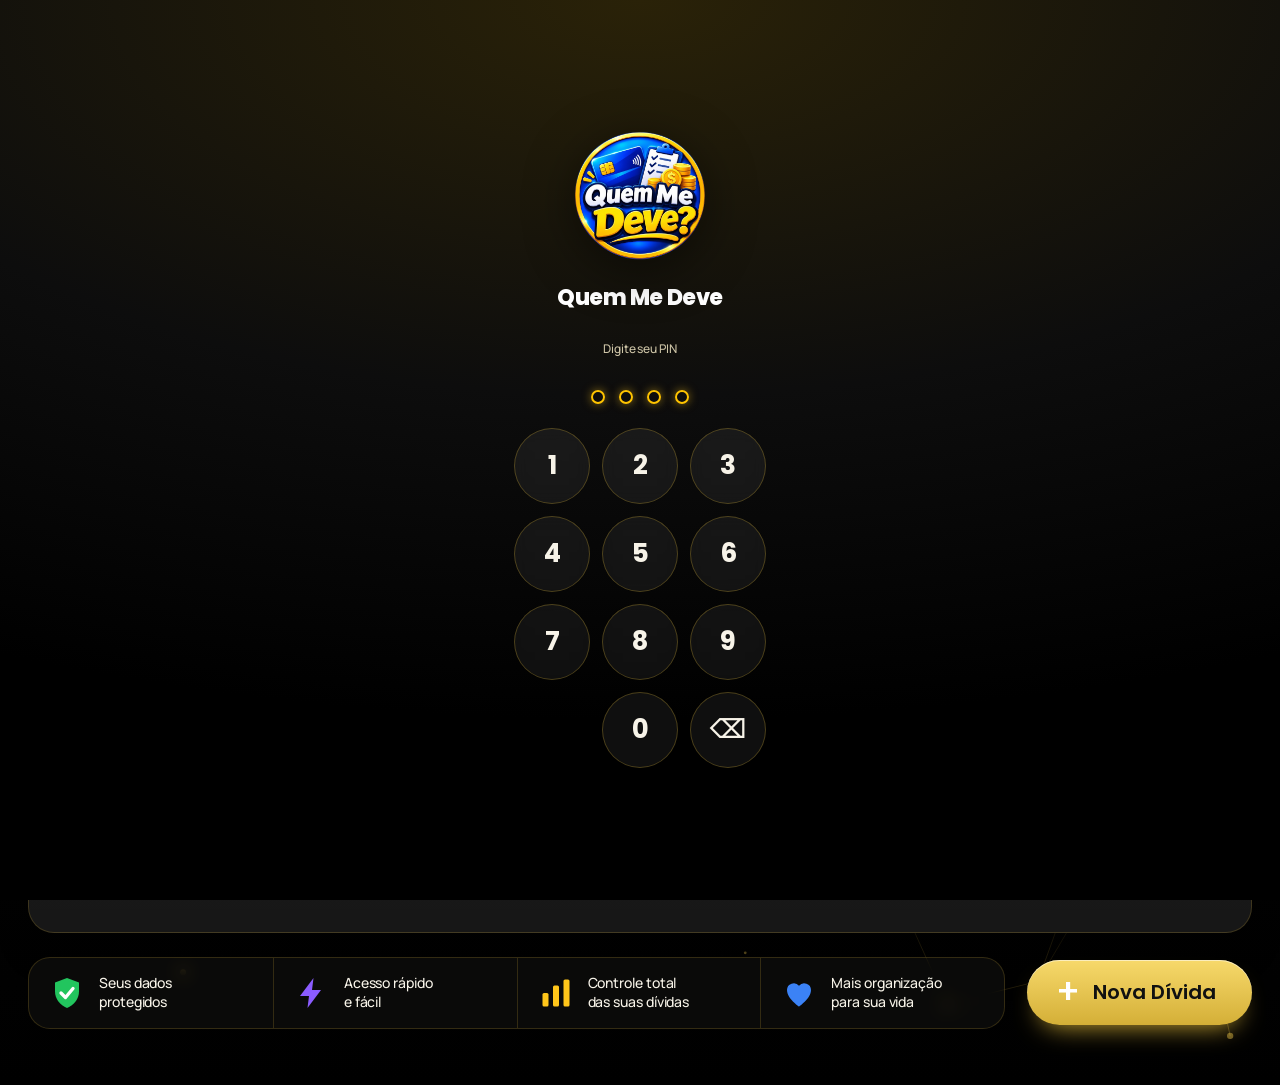
==== commit 19fe43c8: "Add files via upload" ====
--- a/index.html
+++ b/index.html
@@ -17,6 +17,7 @@
 <link href="https://fonts.googleapis.com/css2?family=Poppins:wght@500;600;700;800&family=Manrope:wght@400;500;600;700;800&display=swap" rel="stylesheet">
 <link rel="stylesheet" href="style.css?v=25">
 <link rel="stylesheet" href="tema.css?v=7">
+<link rel="stylesheet" href="celular.css?v=1">
 </head>
 <body>
 <div class="app">
@@ -28,7 +29,7 @@
 <button class="nv" data-nv="nova"><svg viewBox="0 0 24 24" fill="none" stroke="currentColor" stroke-width="2" stroke-linecap="round" stroke-linejoin="round" aria-hidden="true"><circle cx="12" cy="12" r="10"/><path d="M12 8v8M8 12h8"/></svg><span>Nova Dívida</span></button>
 <button class="nv" data-nv="minhas"><svg viewBox="0 0 24 24" fill="none" stroke="currentColor" stroke-width="2" stroke-linecap="round" stroke-linejoin="round" aria-hidden="true"><path d="M8 6h13M8 12h13M8 18h13M3 6h.01M3 12h.01M3 18h.01"/></svg><span>Minhas Dívidas</span></button>
 <button class="nv" data-nv="rel"><svg viewBox="0 0 24 24" fill="none" stroke="currentColor" stroke-width="2" stroke-linecap="round" stroke-linejoin="round" aria-hidden="true"><path d="M18 20V10M12 20V4M6 20v-6"/></svg><span>Relatórios</span></button>
-<button class="nv" id="cfg"><svg viewBox="0 0 24 24" fill="none" stroke="currentColor" stroke-width="2" stroke-linecap="round" stroke-linejoin="round" aria-hidden="true"><circle cx="12" cy="12" r="3"/><path d="M19.4 15a1.7 1.7 0 0 0 .3 1.8l.1.1a2 2 0 1 1-2.8 2.8l-.1-.1a1.7 1.7 0 0 0-1.8-.3 1.7 1.7 0 0 0-1 1.5V21a2 2 0 1 1-4 0v-.1a1.7 1.7 0 0 0-1.1-1.5 1.7 1.7 0 0 0-1.8.3l-.1.1a2 2 0 1 1-2.8-2.8l.1-.1a1.7 1.7 0 0 0 .3-1.8 1.7 1.7 0 0 0-1.5-1H3a2 2 0 1 1 0-4h.1a1.7 1.7 0 0 0 1.5-1.1 1.7 1.7 0 0 0-.3-1.8l-.1-.1a2 2 0 1 1 2.8-2.8l.1.1a1.7 1.7 0 0 0 1.8.3H9a1.7 1.7 0 0 0 1-1.5V3a2 2 0 1 1 4 0v.1a1.7 1.7 0 0 0 1 1.5 1.7 1.7 0 0 0 1.8-.3l.1-.1a2 2 0 1 1 2.8 2.8l-.1.1a1.7 1.7 0 0 0-.3 1.8V9a1.7 1.7 0 0 0 1.5 1H21a2 2 0 1 1 0 4h-.1a1.7 1.7 0 0 0-1.5 1z"/></svg><span>Configurações</span></button>
+<button class="nv" id="cfg"><svg viewBox="0 0 24 24" fill="none" stroke="currentColor" stroke-width="2" stroke-linecap="round" stroke-linejoin="round" aria-hidden="true"><circle cx="12" cy="12" r="3"/><path d="M19.4 15a1.7 1.7 0 0 0 .3 1.8l.1.1a2 2 0 1 1-2.8 2.8l-.1-.1a1.7 1.7 0 0 0-1.8-.3 1.7 1.7 0 0 0-1 1.5V21a2 2 0 1 1-4 0v-.1a1.7 1.7 0 0 0-1.1-1.5 1.7 1.7 0 0 0-1.8.3l-.1.1a2 2 0 1 1-2.8-2.8l.1-.1a1.7 1.7 0 0 0 .3-1.8 1.7 1.7 0 0 0-1.5-1H3a2 2 0 1 1 0-4h.1a1.7 1.7 0 0 0 1.5-1.1 1.7 1.7 0 0 0-.3-1.8l-.1-.1a2 2 0 1 1 2.8-2.8l.1.1a1.7 1.7 0 0 0 1.8.3H9a1.7 1.7 0 0 0 1-1.5V3a2 2 0 1 1 4 0v.1a1.7 1.7 0 0 0 1 1.5 1.7 1.7 0 0 0 1.8-.3l.1-.1a2 2 0 1 1 2.8 2.8l-.1.1a1.7 1.7 0 0 0-.3 1.8V9a1.7 1.7 0 0 0 1.5 1H21a2 2 0 1 1 0 4h-.1a1.7 1.7 0 0 0-1.5 1z"/></svg><span><span class="full">Configurações</span><span class="abv">Config.</span></span></button>
 <button class="nv" id="sair"><svg viewBox="0 0 24 24" fill="none" stroke="currentColor" stroke-width="2" stroke-linecap="round" stroke-linejoin="round" aria-hidden="true"><path d="M9 21H5a2 2 0 0 1-2-2V5a2 2 0 0 1 2-2h4M16 17l5-5-5-5M21 12H9"/></svg><span>Sair</span></button>
 </nav>
 <div class="sb-tip"><svg viewBox="0 0 24 24" fill="none" stroke="#ffc61a" stroke-width="1.6" stroke-linecap="round" stroke-linejoin="round" aria-hidden="true"><path d="M9 18h6M10 21h4M12 3a6 6 0 0 0-3.5 10.9c.6.5 1 1.2 1 2V16h5v-.1c0-.8.4-1.5 1-2A6 6 0 0 0 12 3z" fill="#ffc61a" fill-opacity=".25"/></svg>Organize suas dívidas e tenha mais tranquilidade!</div>
--- a/celular.css
+++ b/celular.css
@@ -0,0 +1,77 @@
+/* ==========================================================
+   Quem Me Deve · celular.css
+   Nada cortado no celular. Carregue DEPOIS de tema.css.
+   ========================================================== */
+
+/* ---------- menu de baixo e topo (até 900px) ---------- */
+@media(max-width:900px){
+  .side{padding-left:4px;padding-right:4px}
+  .nav{width:100%;gap:2px;overflow:visible}
+  .nv{flex:1 1 0;min-width:0;padding:7px 1px;gap:3px;border-radius:14px;
+      flex-direction:column;align-items:center;justify-content:center;text-align:center}
+  .nv span{
+    display:block;max-width:none;width:100%;
+    overflow:visible;text-overflow:clip;
+    white-space:normal;overflow-wrap:normal;word-break:keep-all;
+    font-size:10px;font-weight:700;letter-spacing:-.01em;line-height:1.12;text-align:center
+  }
+  /* "Configurações" ganha versão curta para caber inteira */
+  .nv .abv{display:inline}
+  .nv .full{display:none}
+
+  .topbar{flex-wrap:wrap;row-gap:8px;justify-content:space-between}
+  .tdate{flex:1 1 100%;margin-left:0;white-space:normal;line-height:1.3;font-size:13px}
+  .tdate svg{width:22px;height:22px;flex:0 0 auto}
+  .tact{flex:1 1 100%;justify-content:space-between;gap:6px}
+  .tact .tb-i{flex:0 0 auto}
+  .page{padding-bottom:calc(110px + env(safe-area-inset-bottom,0px))}
+}
+@media(min-width:901px){
+  .nv .abv{display:none}
+}
+@media(max-width:380px){
+  .nv span{font-size:9px;letter-spacing:-.02em}
+}
+
+/* ---------- leitura no celular (até 700px) ---------- */
+@media(max-width:700px){
+  /* texto que era cortado com "..." passa a quebrar linha */
+  .tw td small,.tw td.dsc small,.dsc small,.pob,.dt .s,.pf,.rc-p,.xr,.dr,.pyr,.br,.hr,.gn,.gp,.nm{
+    white-space:normal;text-overflow:clip;overflow:visible;
+    overflow-wrap:anywhere;max-width:none;min-width:0
+  }
+  .rc-p,.xr,.dr,.pyr,.br,.hr,.gh{flex-wrap:wrap;height:auto}
+  .gn{text-align:left}
+
+  /* tabela vira lista de cartões */
+  .tw{overflow-x:visible}
+  .tw table{min-width:0;display:block}
+  .tw thead{display:none}
+  .tw tbody,.tw tfoot{display:block}
+  .tw tr.gr{display:grid;grid-template-columns:1fr 1fr;gap:8px 14px;padding:14px 16px;border-bottom:1px solid var(--bd)}
+  .tw tr.gr td{display:block;border:0;padding:0;text-align:left;white-space:normal;min-width:0}
+  .tw tr.gr td.n{grid-column:1/-1;white-space:normal;padding:0;font-size:17px}
+  .tw tr.gr td:nth-child(2){grid-column:1/-1}
+  .tw tr.gr td:nth-child(8){grid-column:1/-1}
+  .tw tr.gr td.ac{grid-column:1/-1;display:flex;flex-wrap:wrap;gap:8px;margin-top:4px}
+  .tw tr.gr td.ac .ab{width:44px;height:44px;margin:0}
+  .tw tr.gr td::before{display:block;font-size:10.5px;font-weight:700;color:var(--mu);text-transform:uppercase;letter-spacing:.06em;margin-bottom:2px}
+  .tw tr.gr td.v::before{content:"Total"}
+  .tw tr.gr td:nth-child(4)::before{content:"Parcelas"}
+  .tw tr.gr td:nth-child(5)::before{content:"Já pago"}
+  .tw tr.gr td.r::before{content:"Restante"}
+  .tw tr.gr td:nth-child(7)::before{content:"Vencimento"}
+  .tw tr.gr td:nth-child(2)::before,.tw tr.gr td:nth-child(8)::before,.tw tr.gr td.n::before,.tw tr.gr td.ac::before{content:none}
+  .tw tfoot tr{display:flex;flex-wrap:wrap;gap:6px 16px;padding:14px 16px}
+  .tw tfoot td{display:block;padding:0;border:0;background:none;text-align:left}
+  .tw tfoot td:empty{display:none}
+
+  /* filtros, janelas e imagens */
+  .search{width:100%}
+  .pf select{flex:1 1 45%}
+  main,.page,.card,section{max-width:100%;overflow-x:clip}
+  img,canvas,svg,video{max-width:100%;height:auto}
+  .kpi b{word-break:keep-all}
+  dialog .fg{flex-wrap:wrap}
+  dialog .fg>*{flex:1 1 140px}
+}
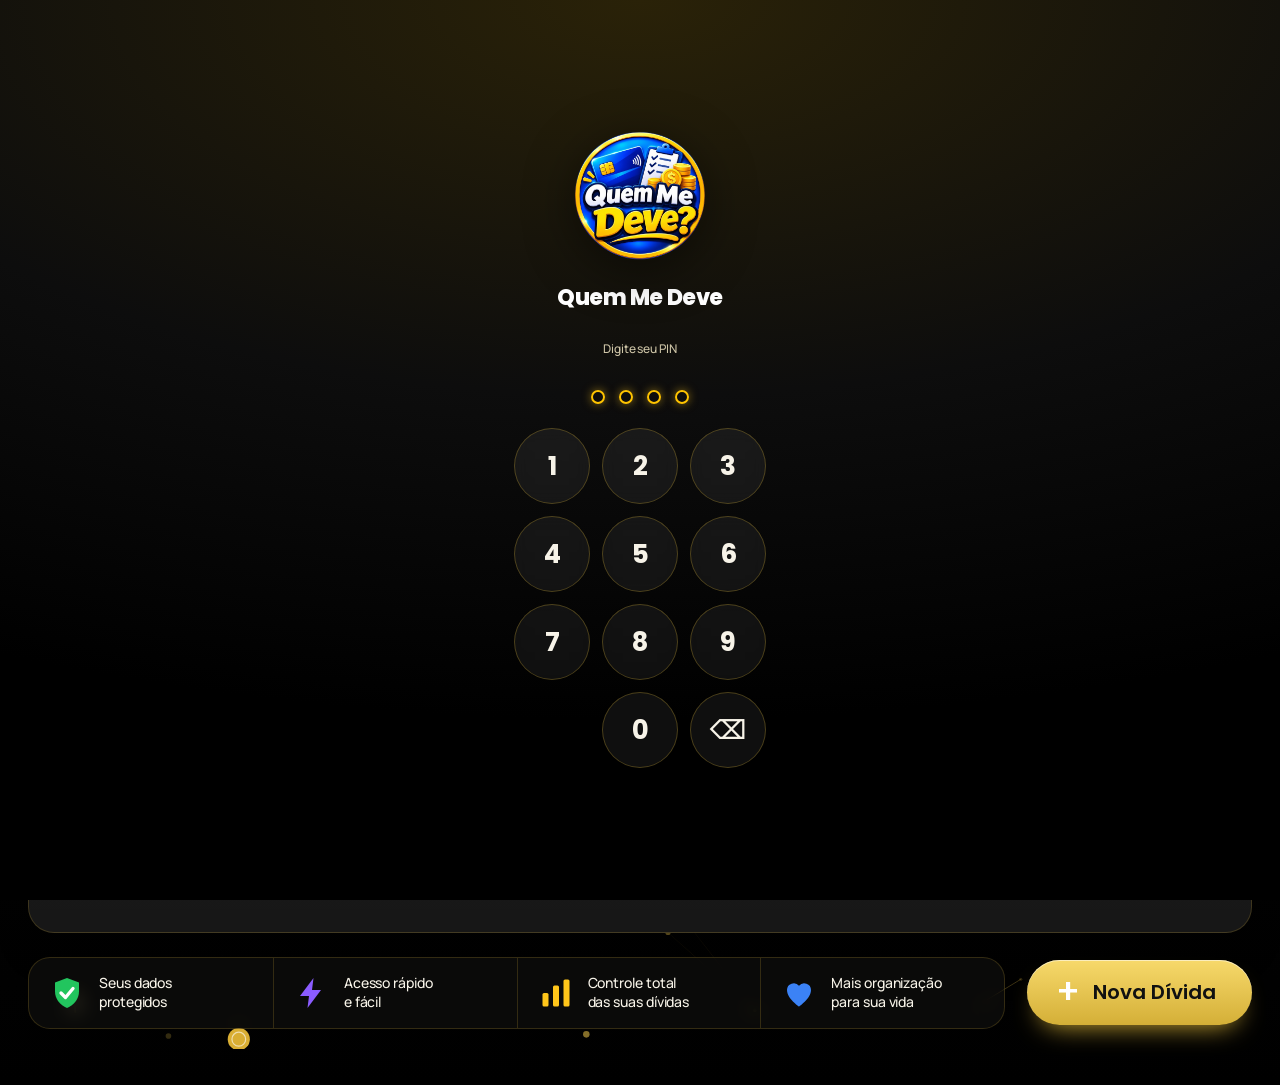
==== commit b950e562: "Add files via upload" ====
--- a/index.html
+++ b/index.html
@@ -17,7 +17,7 @@
 <link href="https://fonts.googleapis.com/css2?family=Poppins:wght@500;600;700;800&family=Manrope:wght@400;500;600;700;800&display=swap" rel="stylesheet">
 <link rel="stylesheet" href="style.css?v=25">
 <link rel="stylesheet" href="tema.css?v=7">
-<link rel="stylesheet" href="celular.css?v=1">
+<link rel="stylesheet" href="celular.css?v=2">
 </head>
 <body>
 <div class="app">
@@ -276,7 +276,7 @@
 <div id="toast" role="status"><span id="tm"></span><button id="tu">Desfazer</button><button id="t2" hidden></button></div>
 <canvas id="fxc" aria-hidden="true"></canvas>
 <script src="shared.js?v=22"></script>
-<script src="script.js?v=28"></script>
+<script src="script.js?v=29"></script>
 <script src="efeitos.js?v=22"></script>
 </body>
 </html>
--- a/celular.css
+++ b/celular.css
@@ -75,3 +75,27 @@
   dialog .fg{flex-wrap:wrap}
   dialog .fg>*{flex:1 1 140px}
 }
+
+/* ==========================================================
+   Extrato e recibo · cores do tema preto e dourado
+   ========================================================== */
+.xh,.rc-h h2{color:var(--pr)}
+.rc-h img{box-shadow:0 0 0 2px rgba(212,175,55,.6)}
+.xt{background:color-mix(in srgb,var(--tx) 6%,transparent);border:1px solid var(--bd)}
+.rc-t{background:linear-gradient(120deg,#f7d96b,#d4af37);color:#111;box-shadow:0 14px 30px -18px #d4af37}
+.rc-t small{color:#111;opacity:.75}
+.rc-debt{background:color-mix(in srgb,var(--tx) 3%,transparent)}
+.rc-q{color:var(--ok)}
+.rc-meta,.rc-p .s{color:var(--mu)}
+.rc-sum .late{background:var(--peb);color:var(--pe)}
+:root[data-theme="light"] .rc-t{color:#111}
+@media(max-width:700px){
+  .rc-stats{grid-template-columns:1fr 1fr}
+  .rc-t{grid-template-columns:1fr}
+  .rc-t b{font-size:20px}
+  .xr b,.rc-p b{white-space:normal}
+}
+@media print{
+  .rc-t{background:#f2c94c!important;color:#111!important;-webkit-print-color-adjust:exact;print-color-adjust:exact}
+  .xh,.rc-h h2{color:#8a6a0a!important}
+}
